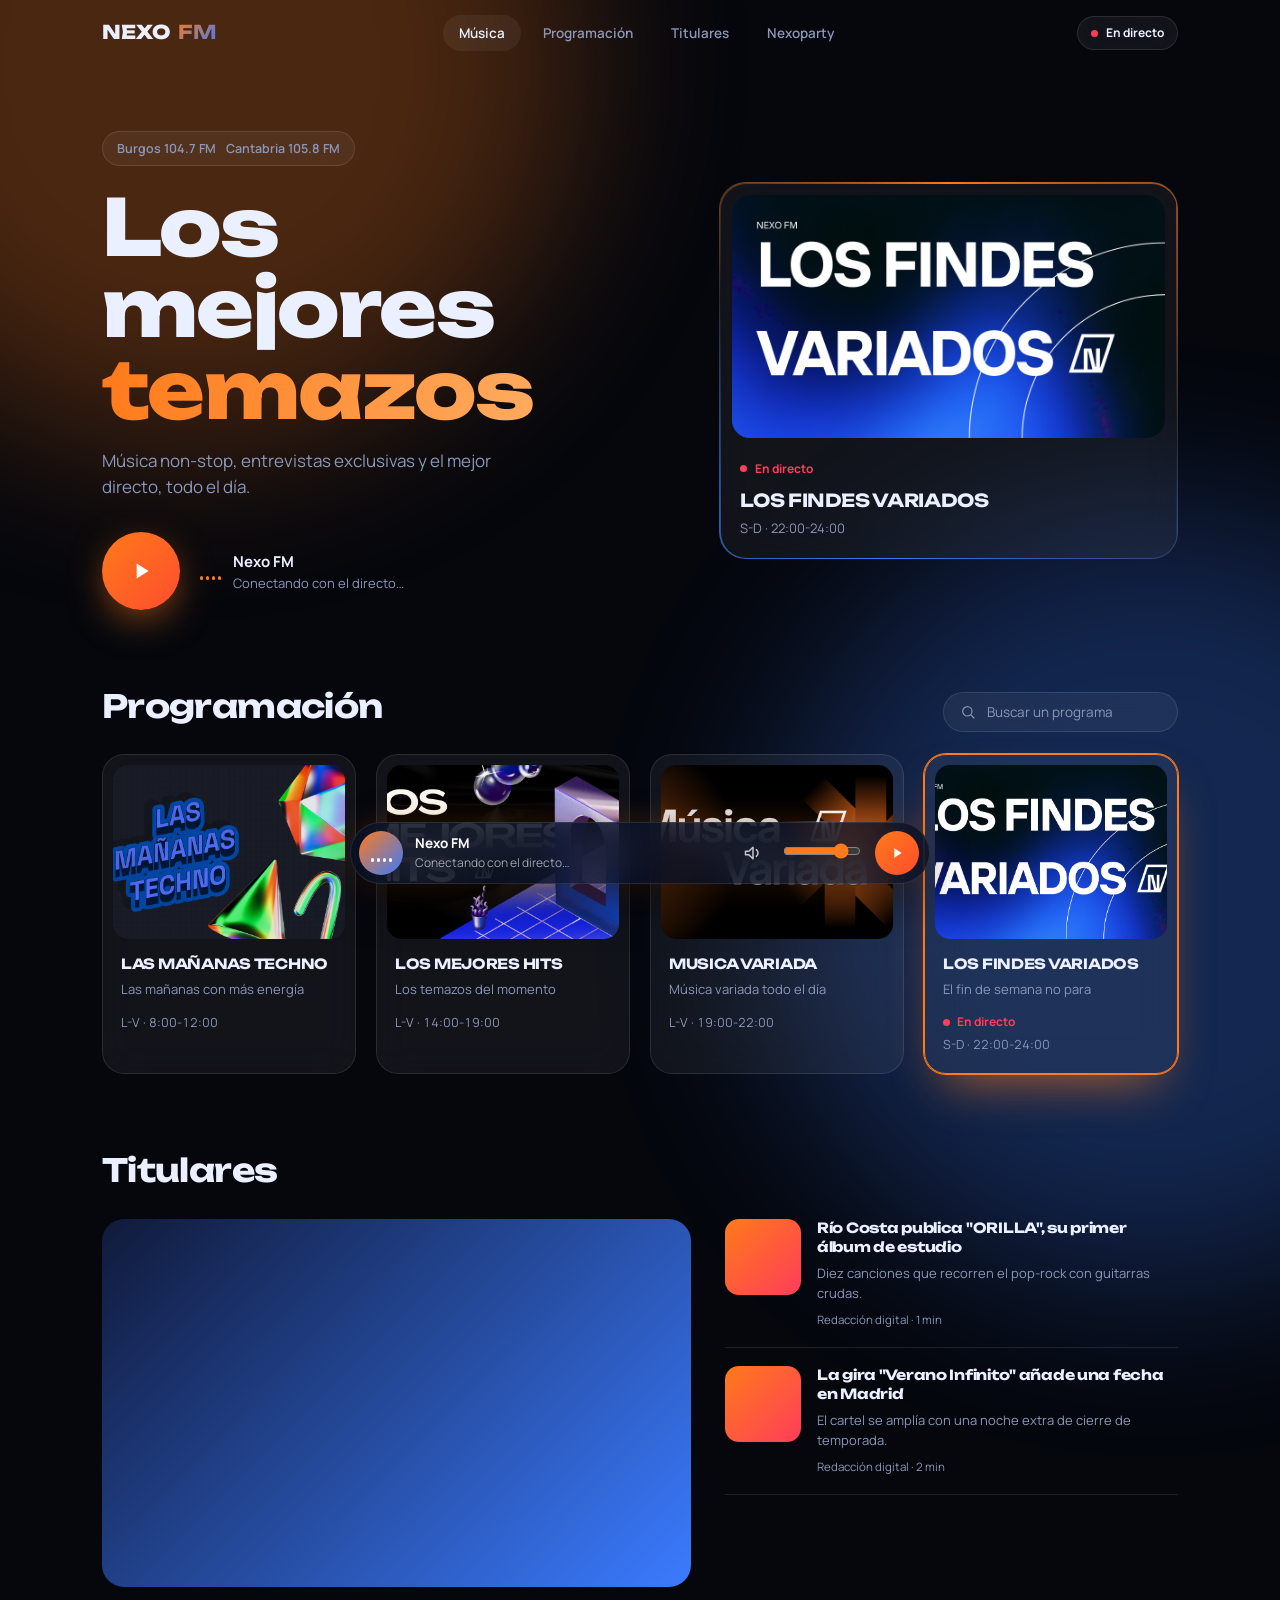
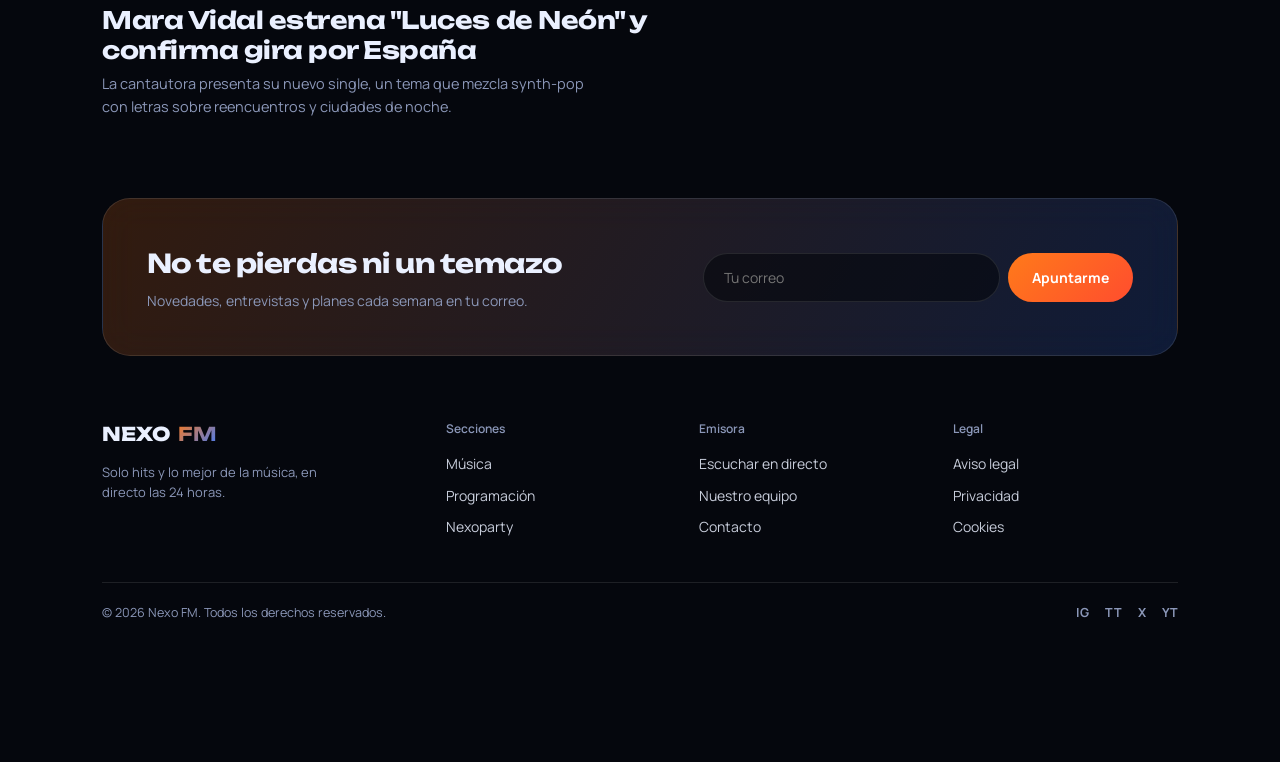
==== index.html @ 9008494e "Add files via upload" ====
<!DOCTYPE html>
<html lang="es">
<head>
<meta charset="UTF-8">
<meta name="viewport" content="width=device-width, initial-scale=1, viewport-fit=cover">
<title>Nexo FM · Solo Hits en directo | Burgos 104.7 FM y Cantabria 105.8 FM</title>
<meta name="description" content="Escucha Nexo FM en directo: solo hits las 24 horas. Radio musical en Burgos 104.7 FM y Cantabria 105.8 FM. Programación, noticias musicales y entrevistas.">
<meta name="keywords" content="Nexo FM, radio online, radio Burgos, radio Cantabria, 104.7 FM, 105.8 FM, música en directo, hits, escuchar radio">
<meta name="robots" content="index, follow, max-image-preview:large, max-snippet:-1">
<meta name="theme-color" content="#05070d">
<meta name="author" content="Nexo FM">
<link rel="canonical" href="https://www.nexofm.es/">
<link rel="icon" href="data:image/svg+xml,%3Csvg xmlns='http://www.w3.org/2000/svg' viewBox='0 0 64 64'%3E%3Crect width='64' height='64' rx='16' fill='%2305070d'/%3E%3Cpath d='M18 46V18l28 28V18' fill='none' stroke='%23ff7a1a' stroke-width='7' stroke-linejoin='round'/%3E%3C/svg%3E">
<meta property="og:type" content="website">
<meta property="og:site_name" content="Nexo FM">
<meta property="og:locale" content="es_ES">
<meta property="og:title" content="Nexo FM · Solo Hits en directo">
<meta property="og:description" content="Los mejores temazos las 24 horas. Burgos 104.7 FM · Cantabria 105.8 FM.">
<meta property="og:url" content="https://www.nexofm.es/">
<meta property="og:image" content="https://www.nexofm.es/og-nexofm.jpg">
<meta property="og:image:alt" content="Nexo FM, solo hits en directo">
<meta name="twitter:card" content="summary_large_image">
<meta name="twitter:title" content="Nexo FM · Solo Hits en directo">
<meta name="twitter:description" content="Los mejores temazos las 24 horas. Burgos 104.7 FM · Cantabria 105.8 FM.">
<meta name="twitter:image" content="https://www.nexofm.es/og-nexofm.jpg">
<script type="application/ld+json">
{"@context":"https://schema.org","@graph":[
{"@type":"RadioStation","@id":"https://www.nexofm.es/#radio","name":"Nexo FM","alternateName":"Nexo FM Solo Hits","slogan":"Solo Hits","url":"https://www.nexofm.es/","logo":"https://www.nexofm.es/logo.png","image":"https://www.nexofm.es/og-nexofm.jpg","description":"Radio musical en directo las 24 horas con los mejores hits, entrevistas y novedades.","inLanguage":"es","areaServed":[{"@type":"City","name":"Burgos"},{"@type":"AdministrativeArea","name":"Cantabria"}]},
{"@type":"WebSite","@id":"https://www.nexofm.es/#web","url":"https://www.nexofm.es/","name":"Nexo FM","inLanguage":"es","publisher":{"@id":"https://www.nexofm.es/#radio"}},
{"@type":"BroadcastService","name":"Nexo FM Burgos","broadcastDisplayName":"Nexo FM","broadcaster":{"@id":"https://www.nexofm.es/#radio"},"broadcastFrequency":{"@type":"BroadcastFrequencySpecification","broadcastFrequencyValue":"104.7","broadcastSignalModulation":"FM"},"areaServed":{"@type":"City","name":"Burgos"}},
{"@type":"BroadcastService","name":"Nexo FM Cantabria","broadcastDisplayName":"Nexo FM","broadcaster":{"@id":"https://www.nexofm.es/#radio"},"broadcastFrequency":{"@type":"BroadcastFrequencySpecification","broadcastFrequencyValue":"105.8","broadcastSignalModulation":"FM"},"areaServed":{"@type":"AdministrativeArea","name":"Cantabria"}}
]}
</script>
<link rel="preconnect" href="https://fonts.googleapis.com">
<link rel="preconnect" href="https://fonts.gstatic.com" crossorigin>
<link href="https://fonts.googleapis.com/css2?family=Unbounded:wght@500;700;800&family=Manrope:wght@400;500;600;700&display=swap" rel="stylesheet">
<style>
:root{--bg:#05070d;--ink:#eaf0ff;--mut:#8b97b8;--or:#ff7a1a;--bl:#3b7bff;--live:#ff3d5a;--gl:rgba(255,255,255,.055);--ln:rgba(255,255,255,.1);--ease:cubic-bezier(.2,.7,.2,1);box-sizing:border-box;padding-top:env(safe-area-inset-top,0px);padding-bottom:env(safe-area-inset-bottom,0px)}
*{box-sizing:border-box}
html{scroll-behavior:smooth;scroll-padding-top:80px;height:100%}
body{margin:0;background:var(--bg);color:var(--ink);font-family:'Manrope',system-ui,sans-serif;line-height:1.55;-webkit-font-smoothing:antialiased;padding-bottom:120px;overflow-x:hidden;min-height:100%}
body::before,body::after{content:"";position:fixed;z-index:-1;width:60vmax;height:60vmax;border-radius:50%;filter:blur(90px);opacity:.28;pointer-events:none;animation:drift 22s ease-in-out infinite alternate}
body::before{background:var(--or);top:-25vmax;left:-15vmax}
body::after{background:var(--bl);bottom:-30vmax;right:-20vmax;animation-delay:-8s}
@keyframes drift{to{transform:translate(9vmax,6vmax) scale(1.15)}}
a{color:inherit;text-decoration:none}
img{max-width:100%;display:block}
button{font-family:inherit}
h1,h2,h3,h4{font-family:'Unbounded',system-ui,sans-serif;margin:0;letter-spacing:-.02em}
:focus-visible{outline:2px solid var(--or);outline-offset:3px;border-radius:8px}
.wrap{max-width:1120px;margin:0 auto;padding:0 22px}
.ic{width:16px;height:16px;fill:none;stroke:currentColor;stroke-width:1.8;stroke-linecap:round;stroke-linejoin:round}
.cover-img{width:100%;height:100%;object-fit:cover}
.glass{background:var(--gl);border:1px solid var(--ln);backdrop-filter:blur(18px);-webkit-backdrop-filter:blur(18px)}

header.top{position:sticky;top:0;z-index:30;transition:background .3s,border-color .3s;border-bottom:1px solid transparent}
header.top.sc{background:rgba(5,7,13,.72);backdrop-filter:blur(16px);-webkit-backdrop-filter:blur(16px);border-color:var(--ln)}
.topbar{display:flex;align-items:center;justify-content:space-between;height:66px}
.wordmark{font-family:'Unbounded',sans-serif;font-weight:800;font-size:19px;display:flex;align-items:center;gap:8px}
.wordmark b{background:linear-gradient(135deg,var(--or),var(--bl));-webkit-background-clip:text;background-clip:text;color:transparent}
.desk-nav{display:none;gap:6px}
.desk-nav a{font-size:13.5px;font-weight:600;color:var(--mut);padding:8px 16px;border-radius:999px;transition:color .25s,background .25s}
.desk-nav a:hover,.desk-nav a.active{color:var(--ink);background:var(--gl)}
@media(min-width:820px){.desk-nav{display:flex}}
.top-right{display:flex;align-items:center;gap:12px}
.live-pill{display:flex;align-items:center;gap:8px;font-size:12px;font-weight:700;padding:7px 13px;border-radius:999px}
.live-pill i,.onair-tag i,.program .onair::before{width:7px;height:7px;border-radius:50%;background:var(--live);animation:pulse 1.8s infinite;content:"";display:block}
@keyframes pulse{0%{box-shadow:0 0 0 0 rgba(255,61,90,.7)}70%{box-shadow:0 0 0 8px rgba(255,61,90,0)}100%{box-shadow:0 0 0 0 rgba(255,61,90,0)}}
.menu-btn{background:none;border:none;cursor:pointer;display:flex;flex-direction:column;gap:5px;padding:8px}
.menu-btn span{width:22px;height:2px;background:var(--ink);border-radius:2px;transition:transform .3s var(--ease),opacity .2s}
.menu-btn.open span:nth-child(1){transform:translateY(7px) rotate(45deg)}
.menu-btn.open span:nth-child(2){opacity:0}
.menu-btn.open span:nth-child(3){transform:translateY(-7px) rotate(-45deg)}
@media(min-width:820px){.menu-btn{display:none}}

.drawer{position:fixed;inset:0;z-index:50;visibility:hidden;transition:visibility 0s .4s}
.drawer.open{visibility:visible;transition:none}
.drawer .backdrop{position:absolute;inset:0;background:rgba(0,0,0,.6);backdrop-filter:blur(4px);opacity:0;transition:opacity .35s}
.drawer .panel{position:absolute;top:0;right:0;bottom:0;width:min(320px,84%);background:#0a1024;border-left:1px solid var(--ln);padding:22px;padding-top:calc(22px + env(safe-area-inset-top,0px));display:flex;flex-direction:column;gap:4px;transform:translateX(100%);transition:transform .45s var(--ease)}
.drawer.open .backdrop{opacity:1}
.drawer.open .panel{transform:none}
.drawer .close{align-self:flex-end;background:none;border:none;color:var(--ink);font-size:28px;cursor:pointer;margin-bottom:12px}
.drawer .panel a{font-family:'Unbounded',sans-serif;font-weight:700;font-size:20px;padding:10px 0;opacity:0;transform:translateX(18px);transition:opacity .4s,transform .4s var(--ease),color .2s}
.drawer.open .panel a{opacity:1;transform:none}
.drawer.open .panel a:nth-of-type(2){transition-delay:.06s}.drawer.open .panel a:nth-of-type(3){transition-delay:.12s}.drawer.open .panel a:nth-of-type(4){transition-delay:.18s}.drawer.open .panel a:nth-of-type(5){transition-delay:.24s}
.drawer .panel a:hover{color:var(--or)}

.hero{padding:clamp(28px,5vw,64px) 0 0;position:relative}
.hero-inner{display:grid;grid-template-columns:1.25fr 1fr;gap:44px;align-items:center}
@media(max-width:820px){.hero-inner{grid-template-columns:1fr;gap:34px}}
.hero-copy>*,.now-card{opacity:0;transform:translateY(18px);animation:rise .9s var(--ease) forwards}
.hero-copy>:nth-child(2){animation-delay:.1s}.hero-copy>:nth-child(3){animation-delay:.2s}.hero-copy>:nth-child(4){animation-delay:.3s}
.now-card{animation-delay:.25s}
@keyframes rise{to{opacity:1;transform:none}}
.freq{display:inline-flex;gap:10px;font-size:12.5px;font-weight:600;color:var(--mut);padding:7px 14px;border-radius:999px;flex-wrap:wrap}
.hero h1{font-size:clamp(36px,6.4vw,78px);line-height:1.04;font-weight:800;margin:20px 0 18px}
.hero h1 em{font-style:normal;display:block;background:linear-gradient(100deg,var(--or),#ffb36b 45%,var(--bl));background-size:200% 100%;-webkit-background-clip:text;background-clip:text;color:transparent;animation:sheen 6s ease-in-out infinite alternate}
@keyframes sheen{to{background-position:100% 0}}
.hero p.sub{color:var(--mut);font-size:17px;max-width:44ch;margin:0}
.hero-bottom{display:flex;align-items:center;gap:20px;margin-top:32px;flex-wrap:wrap}
.play-wrap{position:relative;width:78px;height:78px;flex:none}
.play-wrap::before,.play-wrap::after{content:"";position:absolute;inset:0;border-radius:50%;border:1.5px solid var(--or);opacity:0;animation:ring 3s ease-out infinite}
.play-wrap::after{animation-delay:1.5s}
@keyframes ring{0%{transform:scale(1);opacity:.7}100%{transform:scale(1.9);opacity:0}}
.center-btn{position:relative;width:78px;height:78px;border-radius:50%;background:linear-gradient(135deg,var(--or),#ff4d2e);border:none;cursor:pointer;display:grid;place-items:center;box-shadow:0 12px 40px -8px rgba(255,122,26,.7);transition:transform .35s var(--ease),box-shadow .35s;z-index:1}
.center-btn:hover{transform:scale(1.08);box-shadow:0 16px 54px -6px rgba(255,122,26,.9)}
.center-btn:active{transform:scale(.94)}
.center-btn svg{width:26px;height:26px;fill:#fff}
.eq{display:flex;align-items:flex-end;gap:3px;height:18px}
.eq span{width:3px;background:var(--or);border-radius:2px;height:4px;animation:eq 900ms ease-in-out infinite;animation-play-state:paused}
.eq span:nth-child(2){animation-delay:150ms}.eq span:nth-child(3){animation-delay:300ms}.eq span:nth-child(4){animation-delay:450ms}
.eq.playing span{animation-play-state:running}
@keyframes eq{0%,100%{height:4px}50%{height:18px}}
.now{display:flex;align-items:center;gap:12px;min-width:0}
.now .track{font-weight:700;font-size:15px}.now .artist{font-size:13px;color:var(--mut)}
.now-card{border-radius:26px;padding:12px;position:relative}
.now-card::before{content:"";position:absolute;inset:-1px;border-radius:27px;padding:1.5px;background:conic-gradient(from var(--a,0deg),var(--or),transparent 30%,var(--bl) 55%,transparent 80%,var(--or));-webkit-mask:linear-gradient(#000 0 0) content-box,linear-gradient(#000 0 0);-webkit-mask-composite:xor;mask-composite:exclude;animation:spin 6s linear infinite;pointer-events:none}
@property --a{syntax:"<angle>";initial-value:0deg;inherits:false}
@keyframes spin{to{--a:360deg}}
.thumb{background:linear-gradient(135deg,#101a3a,#1c2f66);overflow:hidden}
.now-card .now-thumb{border-radius:18px;min-height:170px;display:grid;place-items:center}
.now-card .now-thumb img{width:100%;height:auto;max-height:440px;object-fit:contain;display:block}
.now-card .meta{padding:16px 8px 8px}
.onair-tag{display:inline-flex;align-items:center;gap:8px;color:var(--live);font-size:12px;font-weight:700}
.now-card h3{font-size:18px;margin:8px 0 3px}.now-card p{margin:0;font-size:13px;color:var(--mut)}


section{padding:72px 0 0}
.sec-head{display:flex;align-items:flex-end;justify-content:space-between;gap:16px;flex-wrap:wrap;margin-bottom:8px}
.sec-head h2{font-size:clamp(22px,3.4vw,32px);font-weight:700}
.search-box{display:flex;align-items:center;gap:9px;border-radius:999px;padding:9px 16px;min-width:220px;transition:border-color .25s,box-shadow .25s}
.search-box:focus-within{border-color:var(--or);box-shadow:0 0 0 4px rgba(255,122,26,.15)}
.search-box .ic{color:var(--mut);flex:none}
.search-box input{border:none;background:none;outline:none;font-size:13.5px;color:var(--ink);width:100%;font-family:inherit}
.search-box input::placeholder{color:var(--mut)}

.programs{display:grid;grid-template-columns:repeat(auto-fill,minmax(235px,1fr));gap:20px;margin-top:22px}
.program{border-radius:22px;padding:10px 10px 18px;display:flex;flex-direction:column;gap:14px;opacity:0;transform:translateY(18px);animation:rise .7s var(--ease) forwards;animation-delay:calc(var(--i)*.09s);transition:transform .45s var(--ease),border-color .3s,box-shadow .45s}
.program.hidden{display:none}
.program:hover{transform:translateY(-6px);border-color:rgba(255,122,26,.5);box-shadow:0 26px 50px -26px rgba(255,122,26,.55)}
.program .thumb{aspect-ratio:4/3;border-radius:15px}
.program:nth-child(2) .thumb{background:linear-gradient(135deg,var(--or),var(--live))}
.program:nth-child(3) .thumb{background:linear-gradient(135deg,#1c2f66,var(--bl))}
.program:nth-child(4) .thumb{background:linear-gradient(135deg,var(--bl),var(--or))}
.program .thumb img,.news-main .art img,.news-side .thumb img{transition:transform .8s var(--ease)}
.program:hover .thumb img{transform:scale(1.08)}
.program>div:nth-child(2),.program .time{padding:0 8px}
.program h3{font-size:14px;margin-bottom:4px;font-weight:700}
.program p{margin:0;font-size:13px;color:var(--mut)}
.program .time{font-size:12.5px;color:var(--mut);font-variant-numeric:tabular-nums}
.program .onair{display:none;align-items:center;gap:7px;color:var(--live);font-weight:700;font-size:12px;margin-bottom:4px}
.program.on-air{border-color:var(--or);box-shadow:0 0 0 1px var(--or),0 24px 50px -20px rgba(255,122,26,.7)}
.program.on-air .onair{display:flex}

.news-grid{display:grid;grid-template-columns:1.3fr 1fr;gap:34px;margin-top:24px}
@media(max-width:720px){.news-grid{grid-template-columns:1fr}}
.news-main .art{border-radius:22px;aspect-ratio:16/10;overflow:hidden;background:linear-gradient(135deg,#101a3a,var(--bl))}
.news-main:hover .art img,.news-side article:hover .thumb img{transform:scale(1.06)}
.news-main h3{font-size:clamp(18px,2.6vw,24px);margin:18px 0 8px;line-height:1.25;transition:color .25s}
.news-main:hover h3,.news-side article:hover h4{color:var(--or)}
.news-main p{color:var(--mut);font-size:14.5px;margin:0;max-width:56ch}
.news-side article{padding:18px 0;border-bottom:1px solid var(--ln);display:flex;gap:16px;align-items:flex-start}
.news-side article:first-child{padding-top:0}
.news-side .thumb{width:76px;height:76px;border-radius:14px;flex:none;background:linear-gradient(135deg,var(--or),var(--live))}
.news-side h4{font-size:14px;line-height:1.35;margin-bottom:6px;transition:color .25s}
.news-side p{margin:0;color:var(--mut);font-size:13px}
.news-side .meta{color:var(--mut);font-size:11.5px;margin-top:8px}

.newsletter{margin-top:80px;border-radius:28px;padding:clamp(26px,4vw,44px);display:flex;flex-wrap:wrap;gap:24px;align-items:center;justify-content:space-between;background:linear-gradient(120deg,rgba(255,122,26,.18),rgba(59,123,255,.18))}
.newsletter h3{font-size:clamp(20px,3vw,26px);margin-bottom:6px}
.newsletter p{margin:0;color:var(--mut);font-size:14px}
.newsletter form{display:flex;gap:8px;flex:1;min-width:260px;max-width:430px}
.newsletter input{flex:1;min-width:0;border:1px solid var(--ln);background:rgba(5,7,13,.6);color:var(--ink);border-radius:999px;padding:14px 20px;font-size:14px;font-family:inherit;outline:none;transition:border-color .25s}
.newsletter input:focus{border-color:var(--or)}
.newsletter button{border:none;background:linear-gradient(135deg,var(--or),#ff4d2e);color:#fff;font-weight:700;padding:14px 24px;border-radius:999px;cursor:pointer;font-size:14px;transition:transform .25s var(--ease),box-shadow .25s}
.newsletter button:hover{transform:translateY(-2px);box-shadow:0 10px 30px -8px rgba(255,122,26,.8)}
.newsletter .msg{font-size:13px;color:var(--or);margin-top:10px;display:none;font-weight:600}
.newsletter.sent .msg{display:block;animation:rise .5s var(--ease) forwards}

footer.site{padding:64px 0 20px}
.foot-grid{display:grid;grid-template-columns:1.4fr 1fr 1fr 1fr;gap:28px}
@media(max-width:760px){.foot-grid{grid-template-columns:1fr 1fr}}
.foot-col h2{font-size:12px;color:var(--mut);margin:0 0 14px;font-weight:600;font-family:'Manrope',sans-serif;letter-spacing:0}
.foot-col a{display:block;font-size:14px;margin-bottom:10px;opacity:.85;transition:color .2s,opacity .2s}
.foot-col a:hover{color:var(--or);opacity:1}
.foot-col p{font-size:13px;color:var(--mut);max-width:250px;margin:12px 0 0}
.foot-bottom{display:flex;justify-content:space-between;flex-wrap:wrap;gap:10px;margin-top:34px;padding-top:20px;border-top:1px solid var(--ln);color:var(--mut);font-size:12.5px}
.foot-social{display:flex;gap:16px;font-weight:700}
.foot-social a{transition:color .2s}.foot-social a:hover{color:var(--or)}

.player{position:fixed;left:50%;bottom:calc(16px + env(safe-area-inset-bottom,0px));transform:translate(-50%,150%);width:min(580px,calc(100% - 24px));background:rgba(10,16,36,.78);backdrop-filter:blur(20px);-webkit-backdrop-filter:blur(20px);border:1px solid var(--ln);color:#fff;border-radius:999px;padding:8px 10px 8px 8px;display:flex;align-items:center;gap:12px;z-index:20;box-shadow:0 20px 50px -12px rgba(0,0,0,.8),0 0 40px -10px rgba(255,122,26,.35);animation:playerIn .9s 1.2s var(--ease) forwards}
@keyframes playerIn{to{transform:translate(-50%,0)}}
.player .cover{width:44px;height:44px;border-radius:50%;flex:none;background:linear-gradient(135deg,var(--or),var(--bl));display:grid;place-items:center}
.player .cover .eq span{background:#fff}
.player .info{min-width:0;flex:1}
.player .track{font-weight:700;font-size:13.5px;white-space:nowrap;overflow:hidden;text-overflow:ellipsis}
.player .artist{font-size:12px;color:#ffffff99;white-space:nowrap;overflow:hidden;text-overflow:ellipsis}
.vol-wrap{display:none}.vol-wrap input{width:78px;accent-color:var(--or)}
@media(min-width:640px){.vol-wrap{display:block}}
.mute-btn{background:none;border:none;color:#ffffffc0;cursor:pointer;padding:6px;flex:none;display:grid;place-items:center;transition:color .2s}
.mute-btn:hover{color:#fff}
.player .fab{width:44px;height:44px;border-radius:50%;background:linear-gradient(135deg,var(--or),#ff4d2e);display:grid;place-items:center;border:none;flex:none;cursor:pointer;transition:transform .3s var(--ease)}
.player .fab:hover{transform:scale(1.1)}.player .fab:active{transform:scale(.94)}
.player .fab svg{width:16px;height:16px;fill:#fff}
.toast{position:fixed;left:50%;bottom:100px;transform:translate(-50%,10px);background:var(--ink);color:var(--bg);font-size:13px;font-weight:600;padding:11px 20px;border-radius:999px;z-index:70;opacity:0;pointer-events:none;transition:opacity .25s,transform .25s var(--ease)}
.toast.show{opacity:1;transform:translate(-50%,0)}
.rv{opacity:0;transform:translateY(22px);transition:opacity .8s var(--ease),transform .8s var(--ease)}
.rv.in{opacity:1;transform:none}
@media(prefers-reduced-motion:reduce){*,*::before,*::after{animation-duration:.001ms!important;animation-iteration-count:1!important;transition-duration:.001ms!important}.hero-copy>*,.now-card,.program,.rv{opacity:1;transform:none}.player{transform:translate(-50%,0)}}
</style>
</head>
<body>

<svg style="display:none" aria-hidden="true">
  <symbol id="i-search" viewBox="0 0 24 24"><circle cx="11" cy="11" r="7"/><path d="M21 21l-4.3-4.3"/></symbol>
  <symbol id="i-vol" viewBox="0 0 24 24"><path d="M3 10v4h4l5 5V5L7 10H3z"/><path d="M16 8a5 5 0 0 1 0 8"/></symbol>
  <symbol id="i-mute" viewBox="0 0 24 24"><path d="M3 10v4h4l5 5V5L7 10H3z"/><path d="M17 9l4 6M21 9l-4 6"/></symbol>
</svg>

<header class="top" id="top">
  <div class="wrap topbar">
    <a class="wordmark" href="#" aria-label="Nexo FM, inicio">NEXO<b>FM</b></a>
    <nav class="desk-nav" aria-label="Principal">
      <a href="#inicio" class="active">Música</a>
      <a href="#programas">Programación</a>
      <a href="#titulares">Titulares</a>
      <a href="#newsletter">Nexoparty</a>
    </nav>
    <div class="top-right">
      <div class="live-pill glass"><i></i>En directo</div>
      <button class="menu-btn" id="menuBtn" aria-label="Abrir menú" aria-expanded="false"><span></span><span></span><span></span></button>
    </div>
  </div>
</header>

<div class="drawer" id="drawer" aria-hidden="true">
  <div class="backdrop" id="drawerBackdrop"></div>
  <div class="panel">
    <button class="close" id="drawerClose" aria-label="Cerrar menú">&times;</button>
    <a href="#inicio" data-close>Música</a>
    <a href="#programas" data-close>Programación</a>
    <a href="#titulares" data-close>Titulares</a>
    <a href="#" id="drawerListen" data-close>Escuchar en directo</a>
    <a href="#newsletter" data-close>Newsletter</a>
  </div>
</div>

<main>
<section class="hero" id="inicio" style="padding-top:clamp(28px,5vw,64px)">
  <div class="wrap">
    <div class="hero-inner">
      <div class="hero-copy">
        <div class="freq glass"><span>Burgos 104.7 FM</span><span>Cantabria 105.8 FM</span></div>
        <h1>Los mejores <em>temazos</em></h1>
        <p class="sub">Música non-stop, entrevistas exclusivas y el mejor directo, todo el día.</p>
        <div class="hero-bottom">
          <div class="play-wrap"><button class="center-btn" id="dialPlay" aria-label="Reproducir en directo"><svg id="dialIcon" viewBox="0 0 24 24"><path d="M8 5v14l11-7z"/></svg></button></div>
          <div class="now">
            <div class="eq" id="heroEq"><span></span><span></span><span></span><span></span></div>
            <div><div class="track" id="heroTrack">Nexo FM</div><div class="artist" id="heroArtist">Toca play para escuchar</div></div>
          </div>
        </div>
      </div>
      <div class="now-card glass">
        <div class="thumb now-thumb"><img id="nowImg" alt="Programa que suena ahora en Nexo FM" onerror="this.style.display='none'"></div>
        <div class="meta"><span class="onair-tag"><i></i>En directo</span><h3 id="nowName">Solo hits, 24 horas</h3><p id="nowTime">Nexo FM</p></div>
      </div>
    </div>

  </div>
</section>

<div class="wrap">
  <section id="programas" style="padding-top:72px">
    <div class="sec-head rv">
      <h2>Programación</h2>
      <div class="search-box glass"><svg class="ic"><use href="#i-search"/></svg><input type="text" id="programSearch" placeholder="Buscar un programa" aria-label="Buscar un programa"></div>
    </div>
    <div class="programs" id="programsGrid"></div>
  </section>

  <section id="titulares">
    <div class="sec-head rv"><h2>Titulares</h2></div>
    <div class="news-grid rv">
      <a class="news-main" href="#">
        <div class="art"><img class="cover-img" src="__NEWS_MAIN__" alt="Ciudad de noche" loading="lazy" onerror="this.style.display='none'"></div>
        <h3>Mara Vidal estrena "Luces de Neón" y confirma gira por España</h3>
        <p>La cantautora presenta su nuevo single, un tema que mezcla synth-pop con letras sobre reencuentros y ciudades de noche.</p>
      </a>
      <div class="news-side">
        <article>
          <div class="thumb"><img class="cover-img" src="__NEWS_VINYL__" alt="Vinilo" loading="lazy" onerror="this.style.display='none'"></div>
          <div><h4>Río Costa publica "ORILLA", su primer álbum de estudio</h4><p>Diez canciones que recorren el pop-rock con guitarras crudas.</p><div class="meta">Redacción digital · 1 min</div></div>
        </article>
        <article>
          <div class="thumb"><img class="cover-img" src="__NEWS_STAR__" alt="Foco de escenario" loading="lazy" onerror="this.style.display='none'"></div>
          <div><h4>La gira "Verano Infinito" añade una fecha en Madrid</h4><p>El cartel se amplía con una noche extra de cierre de temporada.</p><div class="meta">Redacción digital · 2 min</div></div>
        </article>
      </div>
    </div>
  </section>

  <div class="newsletter glass rv" id="newsletter">
    <div>
      <h3>No te pierdas ni un temazo</h3>
      <p>Novedades, entrevistas y planes cada semana en tu correo.</p>
      <div class="msg">Listo. Revisa tu correo para confirmar.</div>
    </div>
    <form id="newsletterForm">
      <input type="email" placeholder="Tu correo" aria-label="Tu correo" required>
      <button type="submit">Apuntarme</button>
    </form>
  </div>

  <footer class="site">
    <div class="foot-grid">
      <div class="foot-col">
        <div class="wordmark">NEXO<b>FM</b></div>
        <p>Solo hits y lo mejor de la música, en directo las 24 horas.</p>
      </div>
      <div class="foot-col"><h2>Secciones</h2><a href="#inicio">Música</a><a href="#programas">Programación</a><a href="#newsletter">Nexoparty</a></div>
      <div class="foot-col"><h2>Emisora</h2><a href="#" id="footListen">Escuchar en directo</a><a href="#">Nuestro equipo</a><a href="#">Contacto</a></div>
      <div class="foot-col"><h2>Legal</h2><a href="#">Aviso legal</a><a href="#">Privacidad</a><a href="#">Cookies</a></div>
    </div>
    <div class="foot-bottom">
      <span>© 2026 Nexo FM. Todos los derechos reservados.</span>
      <div class="foot-social"><a href="#" aria-label="Instagram">IG</a><a href="#" aria-label="TikTok">TT</a><a href="#" aria-label="X">X</a><a href="#" aria-label="YouTube">YT</a></div>
    </div>
  </footer>
</div>
</main>

<div class="player" role="region" aria-label="Reproductor de Nexo FM">
  <div class="cover"><div class="eq" id="playerEq"><span></span><span></span><span></span><span></span></div></div>
  <div class="info"><div class="track" id="playerTrack">Nexo FM</div><div class="artist" id="playerArtist">Toca play para escuchar</div></div>
  <button class="mute-btn" id="muteBtn" aria-label="Silenciar"><svg class="ic" id="muteIcon" style="width:20px;height:20px"><use href="#i-vol"/></svg></button>
  <div class="vol-wrap"><input type="range" id="volSlider" min="0" max="100" value="80" aria-label="Volumen"></div>
  <button class="fab" id="fabBtn" aria-label="Reproducir"><svg id="fabIcon" viewBox="0 0 24 24"><path d="M8 5v14l11-7z"/></svg></button>
</div>

<audio id="radioAudio" preload="none"></audio>
<div class="toast" id="toast" role="status"></div>

<script>
(function(){
  var programs = [
    {name:'LAS MAÑANAS TECHNO', desc:'Las mañanas con más energía', label:'L-V · 8:00-12:00', img:'Las.png', days:[1,2,3,4,5], start:8, end:12},
    {name:'LOS MEJORES HITS', desc:'Los temazos del momento', label:'L-V · 14:00-19:00', img:'lmhits.png', days:[1,2,3,4,5], start:14, end:19},
    {name:'MUSICA VARIADA', desc:'Música variada todo el día', label:'L-V · 19:00-22:00', img:'musicav.png', days:[1,2,3,4,5], start:19, end:22},
    {name:'LOS FINDES VARIADOS', desc:'El fin de semana no para', label:'S-D · 22:00-24:00', img:'FINV.png', days:[0,6], start:22, end:24}
  ];
  var grid = document.getElementById('programsGrid'), q = '', sig = '';
  function renderPrograms(){
    var now = new Date(), day = now.getDay(), hour = now.getHours();
    var s = programs.map(function(p){ return p.days.indexOf(day)>-1 && hour>=p.start && hour<p.end ? 1 : 0; }).join('');
    if (s !== sig) {
      sig = s;
      grid.innerHTML = programs.map(function(p,i){
        var onAir = s.charAt(i) === '1';
        return '<article class="program glass'+(onAir?' on-air':'')+(q&&p.name.toLowerCase().indexOf(q)===-1?' hidden':'')+'" data-name="'+p.name.toLowerCase()+'" style="--i:'+i+'">' +
          '<div class="thumb"><img class="cover-img" src="'+p.img+'" alt="Programa '+p.name+'" loading="lazy" onerror="this.style.display=\'none\'"></div>' +
          '<div><h3>'+p.name+'</h3><p>'+p.desc+'</p></div>' +
          '<div class="time"><div class="onair">En directo</div>'+p.label+'</div></article>';
      }).join('');
    }
    var cur = programs.filter(function(p){ return p.days.indexOf(day)>-1 && hour>=p.start && hour<p.end; })[0];
    var ni = document.getElementById('nowImg');
    if (cur) { document.getElementById('nowName').textContent = cur.name; document.getElementById('nowTime').textContent = cur.label; if (ni.getAttribute('src') !== cur.img) { ni.style.display=''; ni.src = cur.img; } }
    else { document.getElementById('nowName').textContent = 'Solo hits, 24 horas'; document.getElementById('nowTime').textContent = 'Nexo FM'; ni.style.display = 'none'; }
  }
  renderPrograms();
  setInterval(renderPrograms, 60000);
  document.getElementById('programSearch').addEventListener('input', function(e){
    q = e.target.value.trim().toLowerCase();
    grid.querySelectorAll('.program').forEach(function(el){ el.classList.toggle('hidden', !!q && el.dataset.name.indexOf(q) === -1); });
  });

  var topEl = document.getElementById('top');
  function onScroll(){ topEl.classList.toggle('sc', window.scrollY > 10); }
  window.addEventListener('scroll', onScroll, {passive:true}); onScroll();
  var rv = document.querySelectorAll('.rv');
  if ('IntersectionObserver' in window) {
    var io = new IntersectionObserver(function(es){ es.forEach(function(e){ if (e.isIntersecting) { e.target.classList.add('in'); io.unobserve(e.target); } }); }, {threshold:.12});
    rv.forEach(function(el){ io.observe(el); });
  } else rv.forEach(function(el){ el.classList.add('in'); });

  function toast(msg){
    var t = document.getElementById('toast');
    t.textContent = msg; t.classList.add('show');
    clearTimeout(t._h); t._h = setTimeout(function(){ t.classList.remove('show'); }, 2400);
  }
  var nlForm = document.getElementById('newsletterForm'), nlBox = document.getElementById('newsletter');
  nlForm.addEventListener('submit', function(e){ e.preventDefault(); nlBox.classList.add('sent'); nlForm.reset(); });

  var menuBtn = document.getElementById('menuBtn'), drawer = document.getElementById('drawer');
  function openDrawer(){ drawer.classList.add('open'); menuBtn.classList.add('open'); menuBtn.setAttribute('aria-expanded','true'); drawer.setAttribute('aria-hidden','false'); }
  function closeDrawer(){ drawer.classList.remove('open'); menuBtn.classList.remove('open'); menuBtn.setAttribute('aria-expanded','false'); drawer.setAttribute('aria-hidden','true'); }
  menuBtn.addEventListener('click', function(){ drawer.classList.contains('open') ? closeDrawer() : openDrawer(); });
  document.getElementById('drawerClose').addEventListener('click', closeDrawer);
  document.getElementById('drawerBackdrop').addEventListener('click', closeDrawer);
  drawer.querySelectorAll('[data-close]').forEach(function(a){ a.addEventListener('click', closeDrawer); });
  document.addEventListener('keydown', function(e){ if (e.key === 'Escape') closeDrawer(); });

  var STREAM_URL = "https://stream.zeno.fm/6wxdxt9fvpltv";
  var META_URL = "https://api.zeno.fm/mounts/metadata/subscribe/6wxdxt9fvpltv";
  var audio = document.getElementById('radioAudio'), hero = document.getElementById('inicio');
  var isPlaying = false, isLoading = false;
  var ICON_PLAY = '<path d="M8 5v14l11-7z"/>', ICON_PAUSE = '<path d="M6 5h4v14H6zm8 0h4v14h-4z"/>';
  var ICON_LOADING = '<path d="M12 2a10 10 0 0 1 10 10h-3a7 7 0 0 0-7-7z"><animateTransform attributeName="transform" type="rotate" from="0 12 12" to="360 12 12" dur="0.8s" repeatCount="indefinite"/></path>';

  function setIcons(state){
    var svg = state === 'play' ? ICON_PLAY : state === 'pause' ? ICON_PAUSE : ICON_LOADING;
    document.getElementById('fabIcon').innerHTML = svg;
    document.getElementById('dialIcon').innerHTML = svg;
    var label = state === 'pause' ? 'Pausar' : 'Reproducir';
    document.getElementById('fabBtn').setAttribute('aria-label', label);
    document.getElementById('dialPlay').setAttribute('aria-label', label + ' en directo');
  }
  function setEq(on){
    ['heroEq','playerEq'].forEach(function(id){ document.getElementById(id).classList.toggle('playing', on); });
    hero.classList.toggle('dial-on', on);
  }
  function setNowPlaying(track, artist){
    ['heroTrack','playerTrack'].forEach(function(id){ document.getElementById(id).textContent = track; });
    ['heroArtist','playerArtist'].forEach(function(id){ document.getElementById(id).textContent = artist; });
    if ('mediaSession' in navigator && window.MediaMetadata) navigator.mediaSession.metadata = new MediaMetadata({title:track, artist:artist, album:'Nexo FM · Solo Hits'});
  }
  async function playStream(){
    if (isLoading) return;
    if (isPlaying) { audio.pause(); return; }
    try {
      isLoading = true; setIcons('loading');
      if (audio.src !== STREAM_URL) audio.src = STREAM_URL;
      await audio.play();
    } catch (err) { isLoading = false; setIcons('play'); toast('No se ha podido conectar con el directo.'); }
  }
  audio.addEventListener('playing', function(){ isLoading=false; isPlaying=true; setIcons('pause'); setEq(true); });
  audio.addEventListener('waiting', function(){ isLoading=true; setIcons('loading'); });
  audio.addEventListener('pause', function(){ isLoading=false; isPlaying=false; setIcons('play'); setEq(false); });
  audio.addEventListener('error', function(){ isLoading=false; isPlaying=false; setIcons('play'); setEq(false); });
  if ('mediaSession' in navigator) { navigator.mediaSession.setActionHandler('play', playStream); navigator.mediaSession.setActionHandler('pause', function(){ audio.pause(); }); }

  document.getElementById('fabBtn').addEventListener('click', playStream);
  document.getElementById('dialPlay').addEventListener('click', playStream);
  document.getElementById('drawerListen').addEventListener('click', function(e){ e.preventDefault(); playStream(); });
  document.getElementById('footListen').addEventListener('click', function(e){ e.preventDefault(); playStream(); });
  setIcons('play');

  audio.volume = 0.8;
  var volSlider = document.getElementById('volSlider'), muteBtn = document.getElementById('muteBtn'), muteIcon = document.getElementById('muteIcon');
  volSlider.addEventListener('input', function(e){ audio.volume = e.target.value/100; audio.muted = false; muteIcon.innerHTML = '<use href="#i-vol"/>'; });
  muteBtn.addEventListener('click', function(){
    audio.muted = !audio.muted;
    muteIcon.innerHTML = audio.muted ? '<use href="#i-mute"/>' : '<use href="#i-vol"/>';
    muteBtn.setAttribute('aria-label', audio.muted ? 'Activar sonido' : 'Silenciar');
  });

  setNowPlaying('Nexo FM', 'Conectando con el directo…');
  var metaResolved = false;
  var metaFallback = setTimeout(function(){ if (!metaResolved) setNowPlaying('Nexo FM', 'En directo · Solo Hits'); }, 4000);
  try {
    var es = new EventSource(META_URL);
    es.onmessage = function(event){
      try {
        var data = JSON.parse(event.data), title = data.streamTitle || '', parts = title.split(' - ');
        metaResolved = true; clearTimeout(metaFallback);
        if (parts.length >= 2) setNowPlaying(parts.slice(1).join(' - ').trim(), parts[0].trim());
        else if (title) setNowPlaying(title, 'Nexo FM');
      } catch(e){}
    };
    es.onerror = function(){};
  } catch(e){ setNowPlaying('Nexo FM', 'En directo · Solo Hits'); }
})();
</script>
</body>
</html>
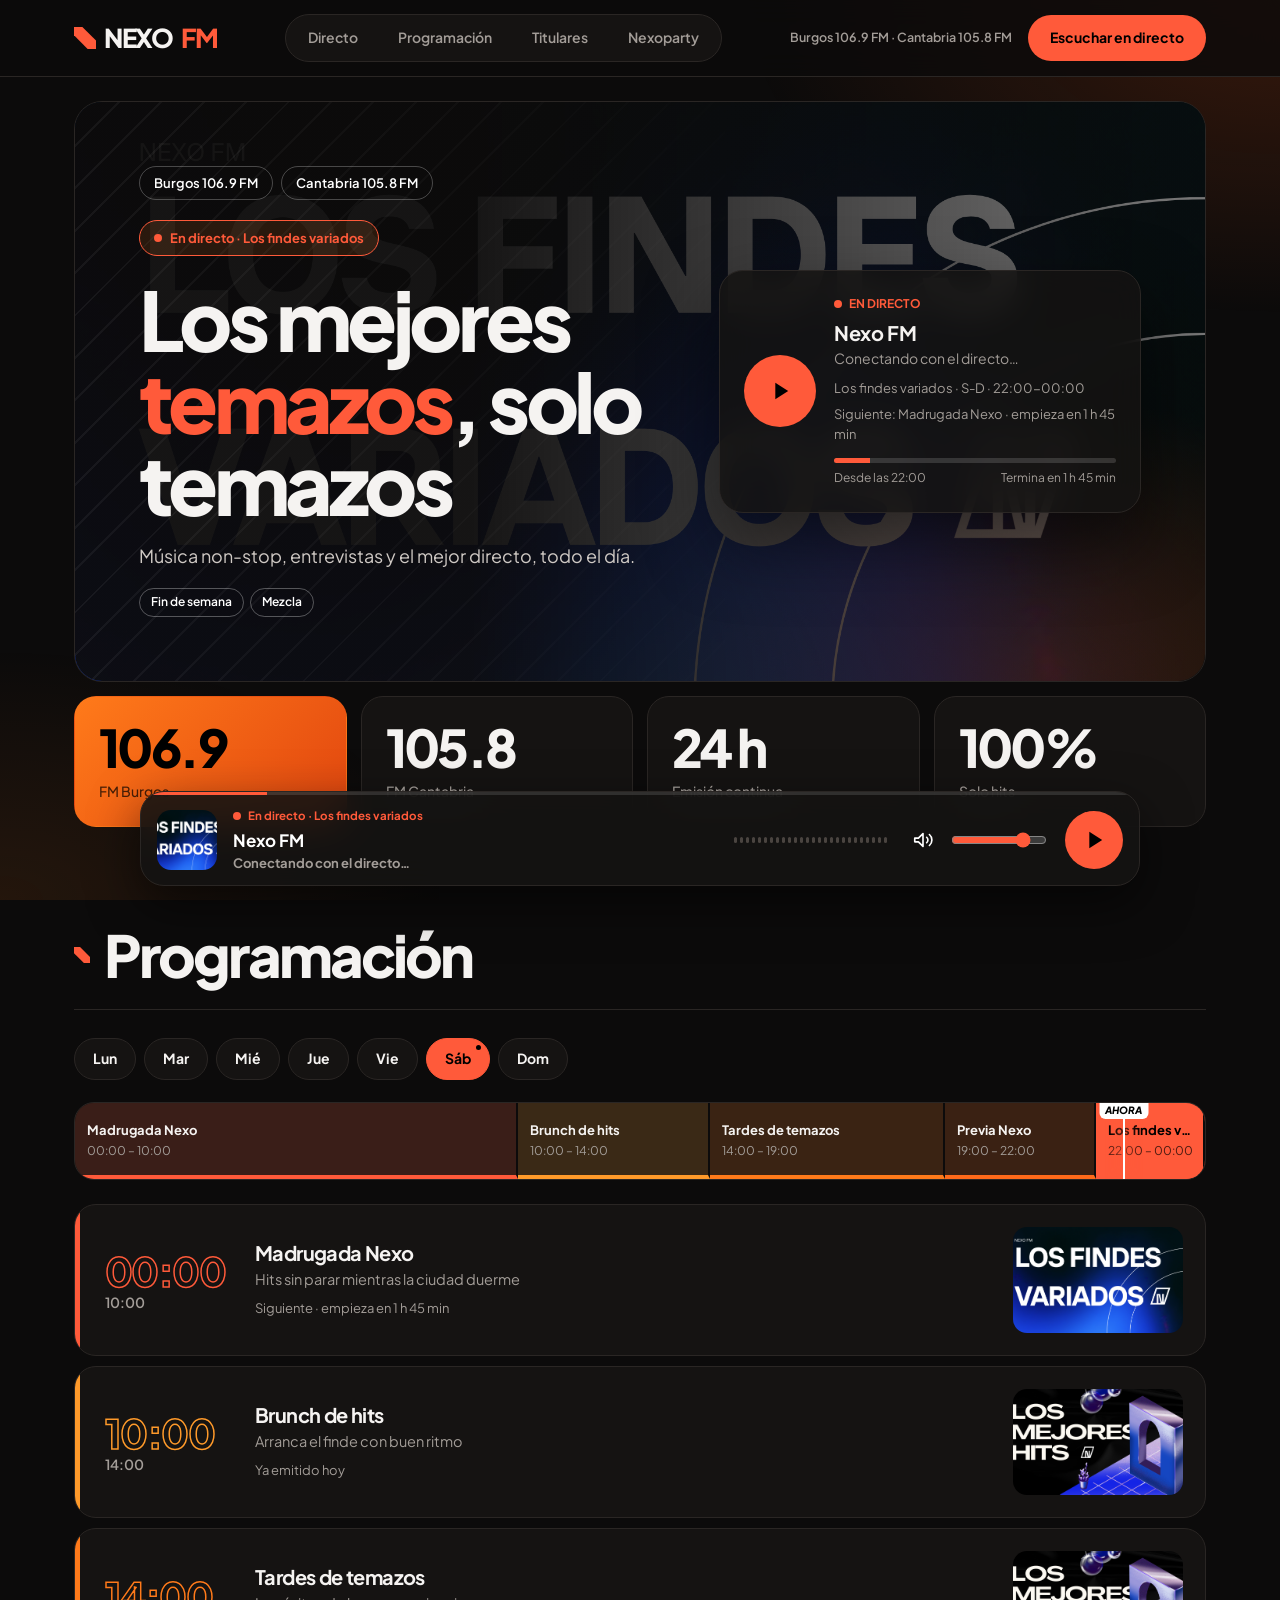
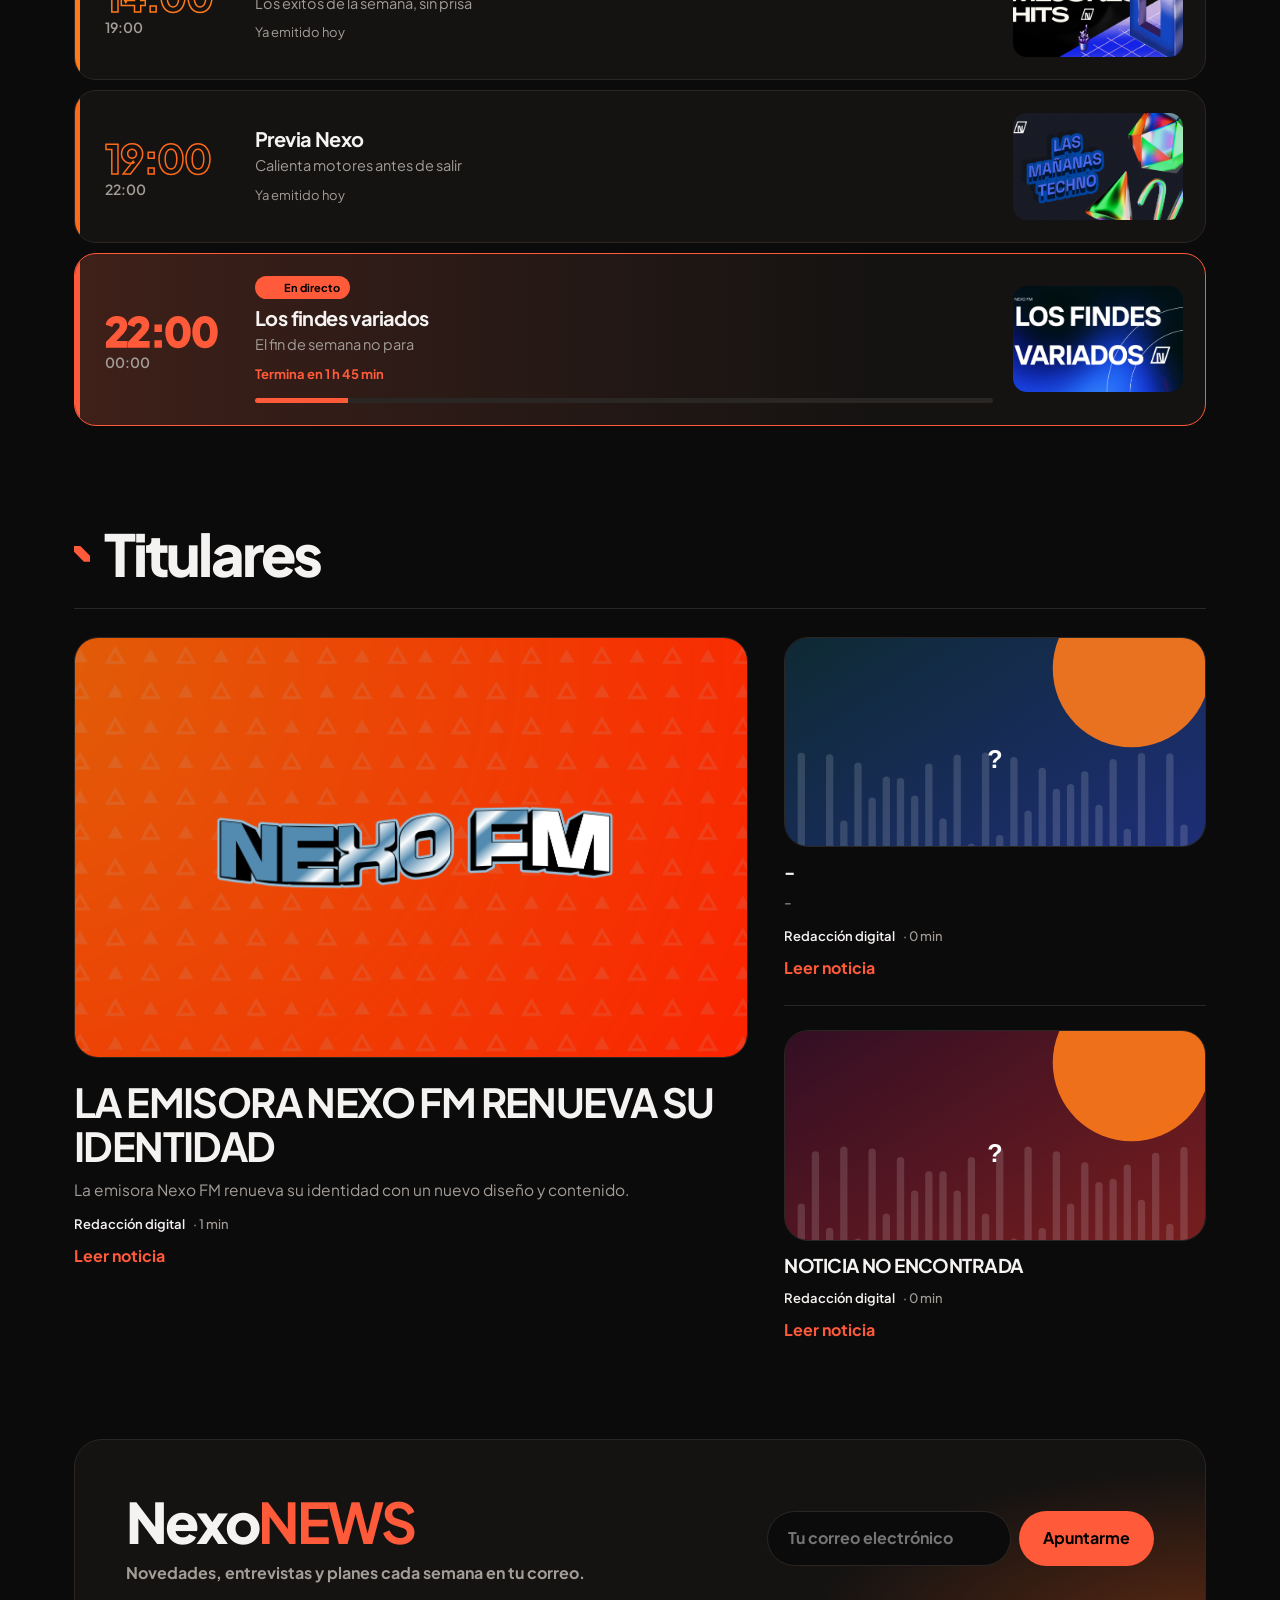
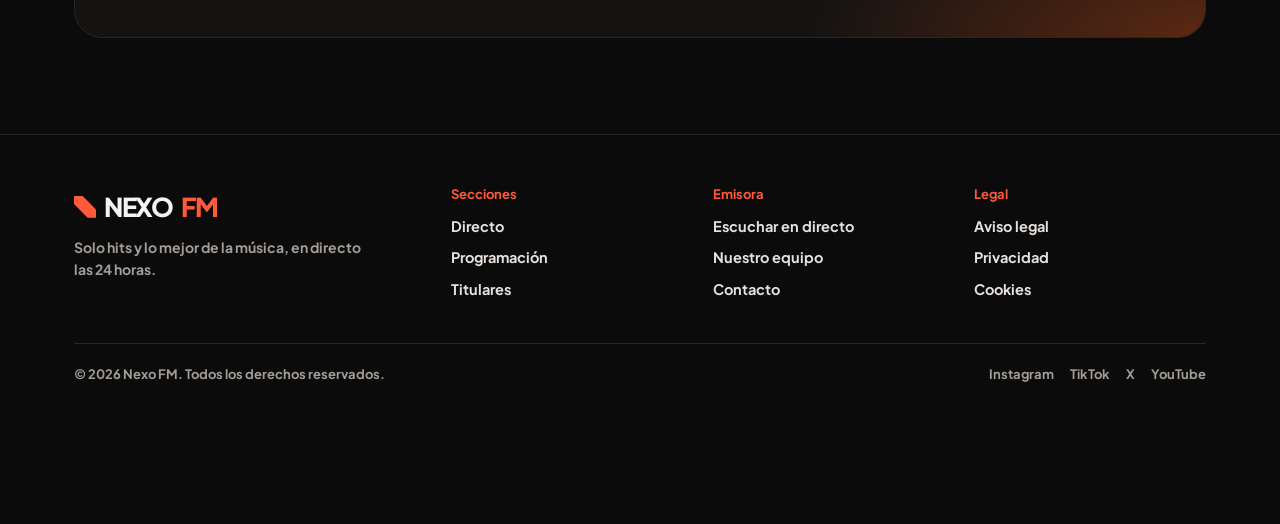
==== commit 8a3acc77: "Add files via upload" ====
--- a/index.html
+++ b/index.html
@@ -4,472 +4,472 @@
 <meta charset="UTF-8">
 <meta name="viewport" content="width=device-width, initial-scale=1, viewport-fit=cover">
 <title>Nexo FM · Solo Hits en directo | Burgos 104.7 FM y Cantabria 105.8 FM</title>
-<meta name="description" content="Escucha Nexo FM en directo: solo hits las 24 horas. Radio musical en Burgos 104.7 FM y Cantabria 105.8 FM. Programación, noticias musicales y entrevistas.">
-<meta name="keywords" content="Nexo FM, radio online, radio Burgos, radio Cantabria, 104.7 FM, 105.8 FM, música en directo, hits, escuchar radio">
-<meta name="robots" content="index, follow, max-image-preview:large, max-snippet:-1">
-<meta name="theme-color" content="#05070d">
-<meta name="author" content="Nexo FM">
+<meta name="description" content="Escucha Nexo FM en directo: solo hits las 24 horas. Radio musical en Burgos 104.7 FM y Cantabria 105.8 FM.">
+<meta name="robots" content="index, follow, max-image-preview:large">
 <link rel="canonical" href="https://www.nexofm.es/">
-<link rel="icon" href="data:image/svg+xml,%3Csvg xmlns='http://www.w3.org/2000/svg' viewBox='0 0 64 64'%3E%3Crect width='64' height='64' rx='16' fill='%2305070d'/%3E%3Cpath d='M18 46V18l28 28V18' fill='none' stroke='%23ff7a1a' stroke-width='7' stroke-linejoin='round'/%3E%3C/svg%3E">
-<meta property="og:type" content="website">
-<meta property="og:site_name" content="Nexo FM">
-<meta property="og:locale" content="es_ES">
-<meta property="og:title" content="Nexo FM · Solo Hits en directo">
-<meta property="og:description" content="Los mejores temazos las 24 horas. Burgos 104.7 FM · Cantabria 105.8 FM.">
-<meta property="og:url" content="https://www.nexofm.es/">
-<meta property="og:image" content="https://www.nexofm.es/og-nexofm.jpg">
-<meta property="og:image:alt" content="Nexo FM, solo hits en directo">
-<meta name="twitter:card" content="summary_large_image">
-<meta name="twitter:title" content="Nexo FM · Solo Hits en directo">
-<meta name="twitter:description" content="Los mejores temazos las 24 horas. Burgos 104.7 FM · Cantabria 105.8 FM.">
-<meta name="twitter:image" content="https://www.nexofm.es/og-nexofm.jpg">
+<meta property="og:type" content="website"><meta property="og:site_name" content="Nexo FM"><meta property="og:locale" content="es_ES">
+<meta property="og:title" content="Nexo FM · Solo Hits en directo"><meta property="og:description" content="Los mejores temazos las 24 horas. Burgos 104.7 FM · Cantabria 105.8 FM."><meta property="og:url" content="https://www.nexofm.es/">
+<link rel="icon" href="data:image/svg+xml,%3Csvg xmlns='http://www.w3.org/2000/svg' viewBox='0 0 64 64'%3E%3Crect width='64' height='64' rx='10' fill='%23000'/%3E%3Cpath d='M18 46V18l28 28V18' fill='none' stroke='%23ff7a1a' stroke-width='7' stroke-linejoin='round'/%3E%3C/svg%3E">
 <script type="application/ld+json">
 {"@context":"https://schema.org","@graph":[
-{"@type":"RadioStation","@id":"https://www.nexofm.es/#radio","name":"Nexo FM","alternateName":"Nexo FM Solo Hits","slogan":"Solo Hits","url":"https://www.nexofm.es/","logo":"https://www.nexofm.es/logo.png","image":"https://www.nexofm.es/og-nexofm.jpg","description":"Radio musical en directo las 24 horas con los mejores hits, entrevistas y novedades.","inLanguage":"es","areaServed":[{"@type":"City","name":"Burgos"},{"@type":"AdministrativeArea","name":"Cantabria"}]},
-{"@type":"WebSite","@id":"https://www.nexofm.es/#web","url":"https://www.nexofm.es/","name":"Nexo FM","inLanguage":"es","publisher":{"@id":"https://www.nexofm.es/#radio"}},
-{"@type":"BroadcastService","name":"Nexo FM Burgos","broadcastDisplayName":"Nexo FM","broadcaster":{"@id":"https://www.nexofm.es/#radio"},"broadcastFrequency":{"@type":"BroadcastFrequencySpecification","broadcastFrequencyValue":"104.7","broadcastSignalModulation":"FM"},"areaServed":{"@type":"City","name":"Burgos"}},
-{"@type":"BroadcastService","name":"Nexo FM Cantabria","broadcastDisplayName":"Nexo FM","broadcaster":{"@id":"https://www.nexofm.es/#radio"},"broadcastFrequency":{"@type":"BroadcastFrequencySpecification","broadcastFrequencyValue":"105.8","broadcastSignalModulation":"FM"},"areaServed":{"@type":"AdministrativeArea","name":"Cantabria"}}
+{"@type":"RadioStation","@id":"https://www.nexofm.es/#radio","name":"Nexo FM","slogan":"Solo Hits","url":"https://www.nexofm.es/","description":"Radio musical en directo las 24 horas con los mejores hits, entrevistas y novedades.","inLanguage":"es","areaServed":[{"@type":"City","name":"Burgos"},{"@type":"AdministrativeArea","name":"Cantabria"}]},
+{"@type":"BroadcastService","name":"Nexo FM Burgos","broadcaster":{"@id":"https://www.nexofm.es/#radio"},"broadcastFrequency":{"@type":"BroadcastFrequencySpecification","broadcastFrequencyValue":"104.7","broadcastSignalModulation":"FM"},"areaServed":{"@type":"City","name":"Burgos"}},
+{"@type":"BroadcastService","name":"Nexo FM Cantabria","broadcaster":{"@id":"https://www.nexofm.es/#radio"},"broadcastFrequency":{"@type":"BroadcastFrequencySpecification","broadcastFrequencyValue":"105.8","broadcastSignalModulation":"FM"},"areaServed":{"@type":"AdministrativeArea","name":"Cantabria"}}
 ]}
 </script>
-<link rel="preconnect" href="https://fonts.googleapis.com">
-<link rel="preconnect" href="https://fonts.gstatic.com" crossorigin>
-<link href="https://fonts.googleapis.com/css2?family=Unbounded:wght@500;700;800&family=Manrope:wght@400;500;600;700&display=swap" rel="stylesheet">
+<link rel="preconnect" href="https://fonts.googleapis.com"><link rel="preconnect" href="https://fonts.gstatic.com" crossorigin>
+<link href="https://fonts.googleapis.com/css2?family=Plus+Jakarta+Sans:wght@400;500;600;700;800&display=swap" rel="stylesheet">
 <style>
-:root{--bg:#05070d;--ink:#eaf0ff;--mut:#8b97b8;--or:#ff7a1a;--bl:#3b7bff;--live:#ff3d5a;--gl:rgba(255,255,255,.055);--ln:rgba(255,255,255,.1);--ease:cubic-bezier(.2,.7,.2,1);box-sizing:border-box;padding-top:env(safe-area-inset-top,0px);padding-bottom:env(safe-area-inset-bottom,0px)}
+:root{--bg:#0c0b0b;--sf:#151312;--sf2:#1c1917;--ink:#f5f3f1;--mut:#a39d98;--ln:#2a2624;--or:#ff7a1a;
+box-sizing:border-box;padding-top:env(safe-area-inset-top,0px);padding-bottom:env(safe-area-inset-bottom,0px)}
 *{box-sizing:border-box}
-html{scroll-behavior:smooth;scroll-padding-top:80px;height:100%}
-body{margin:0;background:var(--bg);color:var(--ink);font-family:'Manrope',system-ui,sans-serif;line-height:1.55;-webkit-font-smoothing:antialiased;padding-bottom:120px;overflow-x:hidden;min-height:100%}
-body::before,body::after{content:"";position:fixed;z-index:-1;width:60vmax;height:60vmax;border-radius:50%;filter:blur(90px);opacity:.28;pointer-events:none;animation:drift 22s ease-in-out infinite alternate}
-body::before{background:var(--or);top:-25vmax;left:-15vmax}
-body::after{background:var(--bl);bottom:-30vmax;right:-20vmax;animation-delay:-8s}
-@keyframes drift{to{transform:translate(9vmax,6vmax) scale(1.15)}}
-a{color:inherit;text-decoration:none}
-img{max-width:100%;display:block}
-button{font-family:inherit}
-h1,h2,h3,h4{font-family:'Unbounded',system-ui,sans-serif;margin:0;letter-spacing:-.02em}
-:focus-visible{outline:2px solid var(--or);outline-offset:3px;border-radius:8px}
-.wrap{max-width:1120px;margin:0 auto;padding:0 22px}
-.ic{width:16px;height:16px;fill:none;stroke:currentColor;stroke-width:1.8;stroke-linecap:round;stroke-linejoin:round}
-.cover-img{width:100%;height:100%;object-fit:cover}
-.glass{background:var(--gl);border:1px solid var(--ln);backdrop-filter:blur(18px);-webkit-backdrop-filter:blur(18px)}
-
-header.top{position:sticky;top:0;z-index:30;transition:background .3s,border-color .3s;border-bottom:1px solid transparent}
-header.top.sc{background:rgba(5,7,13,.72);backdrop-filter:blur(16px);-webkit-backdrop-filter:blur(16px);border-color:var(--ln)}
-.topbar{display:flex;align-items:center;justify-content:space-between;height:66px}
-.wordmark{font-family:'Unbounded',sans-serif;font-weight:800;font-size:19px;display:flex;align-items:center;gap:8px}
-.wordmark b{background:linear-gradient(135deg,var(--or),var(--bl));-webkit-background-clip:text;background-clip:text;color:transparent}
-.desk-nav{display:none;gap:6px}
-.desk-nav a{font-size:13.5px;font-weight:600;color:var(--mut);padding:8px 16px;border-radius:999px;transition:color .25s,background .25s}
-.desk-nav a:hover,.desk-nav a.active{color:var(--ink);background:var(--gl)}
-@media(min-width:820px){.desk-nav{display:flex}}
-.top-right{display:flex;align-items:center;gap:12px}
-.live-pill{display:flex;align-items:center;gap:8px;font-size:12px;font-weight:700;padding:7px 13px;border-radius:999px}
-.live-pill i,.onair-tag i,.program .onair::before{width:7px;height:7px;border-radius:50%;background:var(--live);animation:pulse 1.8s infinite;content:"";display:block}
-@keyframes pulse{0%{box-shadow:0 0 0 0 rgba(255,61,90,.7)}70%{box-shadow:0 0 0 8px rgba(255,61,90,0)}100%{box-shadow:0 0 0 0 rgba(255,61,90,0)}}
-.menu-btn{background:none;border:none;cursor:pointer;display:flex;flex-direction:column;gap:5px;padding:8px}
-.menu-btn span{width:22px;height:2px;background:var(--ink);border-radius:2px;transition:transform .3s var(--ease),opacity .2s}
-.menu-btn.open span:nth-child(1){transform:translateY(7px) rotate(45deg)}
-.menu-btn.open span:nth-child(2){opacity:0}
-.menu-btn.open span:nth-child(3){transform:translateY(-7px) rotate(-45deg)}
-@media(min-width:820px){.menu-btn{display:none}}
-
-.drawer{position:fixed;inset:0;z-index:50;visibility:hidden;transition:visibility 0s .4s}
+html{height:100%;scroll-behavior:smooth;scroll-padding-top:90px;color-scheme:dark}
+body{margin:0;min-height:100%;background:var(--bg);color:var(--ink);font-family:'Plus Jakarta Sans',system-ui,sans-serif;line-height:1.55;padding-bottom:110px;overflow-x:hidden}
+body::before{content:"";position:fixed;inset:0;z-index:-1;pointer-events:none;background:radial-gradient(60% 50% at 100% 0,rgba(255,90,20,.18),transparent 70%),radial-gradient(50% 40% at 0 100%,rgba(255,122,26,.10),transparent 70%)}
+a{color:inherit;text-decoration:none}button{font-family:inherit;cursor:pointer}
+h1,h2,h3,h4{margin:0;line-height:1.1;letter-spacing:-.03em}
+:focus-visible{outline:3px solid var(--or);outline-offset:2px}
+.wrap{max-width:1180px;margin:0 auto;padding:0 24px}
+/* cabecera */
+.top{position:sticky;top:env(safe-area-inset-top,0px);z-index:30;background:rgba(12,11,11,.8);backdrop-filter:blur(14px);-webkit-backdrop-filter:blur(14px);border-bottom:1px solid var(--ln)}
+.top .wrap{display:flex;align-items:center;justify-content:space-between;gap:24px;height:76px}
+.logo{display:flex;align-items:center;gap:10px}
+.logo img{height:38px;width:auto;display:block}
+.logo .lt{display:none;font-weight:800;font-size:26px;letter-spacing:-.05em;align-items:center;gap:8px}
+.logo .lt::before{content:"";width:22px;height:22px;background:var(--or);clip-path:polygon(0 0,38% 0,100% 62%,100% 100%,62% 100%,0 38%)}
+.logo .lt b{color:var(--or);font-weight:800}
+.logo.nofile img{display:none}.logo.nofile .lt{display:flex}
+.mn{display:flex;gap:4px;border:1px solid var(--ln);border-radius:99px;padding:4px;background:var(--sf)}
+.mn a{font-size:14px;font-weight:600;color:var(--mut);padding:8px 18px;border-radius:99px;transition:.2s}
+.mn a:hover{color:#000;background:var(--or)}
+.hr{display:flex;align-items:center;gap:16px}
+.fm{font-size:12.5px;font-weight:600;color:var(--mut);text-align:right}
+.btn{background:var(--or);color:#000;border:0;border-radius:99px;padding:12px 22px;font:inherit;font-size:14px;font-weight:700;white-space:nowrap;transition:transform .2s,box-shadow .2s}
+.btn:hover{transform:translateY(-2px);box-shadow:0 8px 24px rgba(255,122,26,.35)}
+.burger{display:none;background:none;border:0;color:inherit;width:44px;height:44px;align-content:center;gap:7px}
+.burger i{display:block;width:26px;height:2px;background:currentColor}
+@media(max-width:1000px){.fm{display:none}}
+@media(max-width:820px){.mn{display:none}.burger{display:grid}}
+@media(max-width:420px){.top .btn{display:none}}
+/* hero */
+.live{position:relative;overflow:hidden;margin-top:24px;min-height:520px;border:1px solid var(--ln);border-radius:28px;background:#0f0d0c;display:grid;grid-template-columns:1.3fr 1fr;gap:32px;align-items:center;padding:clamp(28px,5vw,64px)}
+.live .bg{position:absolute;inset:0;width:100%;height:100%;object-fit:cover;opacity:0;transition:opacity .9s}
+.live::before{content:"";position:absolute;inset:0;z-index:1;background:linear-gradient(90deg,rgba(12,11,11,.96) 35%,rgba(12,11,11,.55)),radial-gradient(55% 70% at 85% 100%,rgba(255,90,20,.45),transparent 70%)}
+.live::after{content:"";position:absolute;inset:0;z-index:1;pointer-events:none;background:repeating-linear-gradient(135deg,rgba(255,255,255,.05) 0 2px,transparent 2px 30px);-webkit-mask:linear-gradient(90deg,#000,transparent 65%);mask:linear-gradient(90deg,#000,transparent 65%)}
+.live>div{position:relative;z-index:2}
+@media(max-width:860px){.live{grid-template-columns:1fr;min-height:0}}
+.tags{display:flex;gap:8px;flex-wrap:wrap;margin-bottom:20px}
+.tags span{border:1px solid rgba(255,255,255,.25);color:#fff;font-size:13px;font-weight:600;padding:6px 14px;border-radius:99px}
+.chip{display:inline-flex;align-items:center;gap:8px;background:rgba(255,122,26,.12);border:1px solid var(--or);color:var(--or);font-size:13px;font-weight:700;padding:7px 14px;border-radius:99px;margin-bottom:22px}
+.dot{width:8px;height:8px;border-radius:50%;background:var(--or);display:inline-block}
+.chip .dot,.on .dot{animation:bl 1.5s infinite}@keyframes bl{50%{opacity:.2}}
+.live h1{font-size:clamp(40px,6.4vw,84px);font-weight:800;letter-spacing:-.055em;line-height:1;max-width:11ch}
+.live h1 em{font-style:normal;color:var(--or)}
+.live p{font-size:18px;margin:18px 0 0;max-width:42ch;color:#cfc9c4}
+.chips{display:flex;gap:6px;flex-wrap:wrap;margin-top:18px}
+.chips span{font-size:12px;font-weight:600;border:1px solid rgba(255,255,255,.3);color:#fff;padding:4px 11px;border-radius:99px}
+.nowc{background:rgba(21,19,18,.85);backdrop-filter:blur(16px);-webkit-backdrop-filter:blur(16px);border:1px solid var(--ln);border-radius:24px;padding:24px;display:flex;gap:18px;align-items:center;box-shadow:0 30px 70px rgba(0,0,0,.5)}
+.pbtn{width:72px;height:72px;border-radius:50%;background:var(--or);color:#000;border:0;display:grid;place-items:center;flex:none;transition:transform .2s}
+.pbtn:hover{transform:scale(1.07)}
+.pbtn svg{width:28px;height:28px;fill:currentColor}
+.nowc .l{font-size:12px;font-weight:700;color:var(--or);display:flex;align-items:center;gap:7px}
+.nowc .t{font-weight:700;font-size:20px;margin:4px 0 0;overflow-wrap:anywhere;letter-spacing:-.02em}
+.nowc .a{color:var(--mut);font-size:14px}
+.nowc .p{color:var(--mut);font-size:13px;margin-top:8px}
+.nx{margin-top:6px;font-size:13px;color:var(--mut)}
+.pg{height:5px;background:rgba(255,255,255,.14);border-radius:9px;overflow:hidden;margin-top:14px}
+.pg i{display:block;height:100%;width:0;background:var(--or);transition:width 1s linear}
+.pgt{display:flex;justify-content:space-between;gap:10px;font-size:12px;color:var(--mut);margin-top:6px}
+/* cifras */
+.stats{display:grid;grid-template-columns:repeat(4,1fr);gap:14px;margin-top:14px}
+@media(max-width:760px){.stats{grid-template-columns:1fr 1fr}}
+.stats div{background:var(--sf);border:1px solid var(--ln);border-radius:22px;padding:24px}
+.stats div:first-child{background:linear-gradient(135deg,#ff7a1a,#e2460f);color:#000;border-color:transparent}
+.stats div:first-child span{color:rgba(0,0,0,.7)}
+.stats b{display:block;font-size:clamp(32px,4.4vw,52px);line-height:1;letter-spacing:-.05em;font-weight:800}
+.stats span{display:block;margin-top:8px;color:var(--mut);font-size:14px;font-weight:500}
+/* secciones */
+section{padding-top:96px}
+.sh{display:flex;justify-content:space-between;align-items:center;gap:16px;flex-wrap:wrap;border-bottom:1px solid var(--ln);padding-bottom:22px;margin-bottom:28px}
+.sh h2{font-size:clamp(32px,5vw,58px);font-weight:800;letter-spacing:-.05em;display:flex;align-items:center;gap:14px}
+.sh h2::before{content:"";width:16px;height:16px;background:var(--or);clip-path:polygon(0 0,38% 0,100% 62%,100% 100%,62% 100%,0 38%);flex:none}
+.search{border:1px solid var(--ln);background:var(--sf);color:var(--ink);padding:11px 20px;border-radius:99px;font:inherit;font-size:14px;min-width:230px}
+.empty{display:none;color:var(--mut);padding:20px 0}
+.tabs{display:flex;gap:8px;flex-wrap:wrap;margin:0 0 22px}
+.tabs button{border:1px solid var(--ln);background:var(--sf);color:var(--ink);border-radius:99px;padding:9px 18px;font:inherit;font-size:14px;font-weight:700;transition:.2s}
+.tabs button:hover{border-color:var(--or)}
+.tabs button[aria-selected="true"]{background:var(--or);border-color:var(--or);color:#000}
+.sched{display:grid;gap:10px}
+.row{display:grid;grid-template-columns:110px 1fr;gap:20px;align-items:center;background:var(--sf);border:1px solid var(--ln);border-radius:22px;padding:20px 24px;opacity:0;transform:translateY(14px);animation:in .5s cubic-bezier(.2,.7,.2,1) forwards;animation-delay:calc(var(--k)*70ms);transition:border-color .25s,background .25s,translate .25s}
+@keyframes in{to{opacity:1;transform:none}}
+.row:hover{translate:6px 0;border-color:#4a4440}
+.hh{font-weight:800;font-size:clamp(20px,3vw,28px);letter-spacing:-.04em;line-height:1.1}
+.hh span{display:block;color:var(--mut);font-size:14px;font-weight:600;letter-spacing:0;margin-top:2px}
+.row h3{font-size:20px;font-weight:700}
+.row p{margin:4px 0 0;color:var(--mut);font-size:14.5px}
+.row .st{margin-top:8px;font-size:13px;color:var(--mut);min-height:19px}
+.row.cur{border-color:var(--or);background:linear-gradient(90deg,rgba(255,122,26,.16),var(--sf) 70%)}
+.row.cur .st{color:var(--or);font-weight:700}
+.row .pg{background:var(--ln)}
+.air{display:inline-flex;align-items:center;gap:6px;background:var(--or);color:#000;font-size:11px;font-weight:700;padding:3px 10px;border-radius:99px;margin-bottom:8px}
+.air .dot{background:#000;animation:bl 1.5s infinite}
+.tabs button{position:relative}
+.td{position:absolute;top:6px;right:8px;width:5px;height:5px;border-radius:50%;background:var(--or)}
+.tabs button[aria-selected="true"] .td{background:#000}
+.tlw{overflow-x:auto;margin:0 0 18px;padding-bottom:6px;scrollbar-width:thin}
+.tl{position:relative;display:flex;min-width:780px;height:78px;border-radius:20px;overflow:hidden;border:1px solid var(--ln);background:var(--sf)}
+.seg{--c:var(--or);flex-grow:var(--w);flex-shrink:1;flex-basis:0;min-width:0;border:0;border-right:2px solid var(--bg);border-bottom:4px solid var(--c);background:color-mix(in srgb,var(--c) 16%,var(--sf));color:var(--ink);padding:12px 12px 8px;text-align:left;font:inherit;transform-origin:left;animation:grow .6s cubic-bezier(.2,.7,.2,1) backwards;animation-delay:calc(var(--k)*60ms);transition:background .25s}
+.seg:hover{background:color-mix(in srgb,var(--c) 32%,var(--sf))}
+.seg b{display:block;font-size:13px;font-weight:700;white-space:nowrap;overflow:hidden;text-overflow:ellipsis}
+.seg span{display:block;font-size:12px;color:var(--mut);margin-top:2px;white-space:nowrap}
+.seg.cur{background:var(--c);color:#000}.seg.cur span{color:rgba(0,0,0,.7)}
+@keyframes grow{from{transform:scaleX(0);opacity:0}}
+.nd{position:absolute;top:0;bottom:0;width:2px;background:#fff;box-shadow:0 0 14px 2px var(--or);z-index:2;pointer-events:none;transition:left 1s linear}
+.nd::before{content:"AHORA";position:absolute;top:-1px;left:50%;translate:-50% 0;background:#fff;color:#000;font-size:10px;font-weight:800;padding:1px 6px;border-radius:0 0 6px 6px}
+.row{--c:var(--or);grid-template-columns:130px 1fr 170px;position:relative;overflow:hidden;padding:22px 22px 22px 30px}
+.row::before{content:"";position:absolute;left:0;top:0;bottom:0;width:5px;background:var(--c)}
+.hh{font-size:clamp(26px,3.6vw,40px);color:transparent;-webkit-text-stroke:1.5px var(--c)}
+.hh span{color:var(--mut);-webkit-text-stroke:0}
+.row.cur .hh{color:var(--c)}
+.row.cur{background:linear-gradient(90deg,color-mix(in srgb,var(--c) 18%,var(--sf)),var(--sf) 70%);border-color:var(--c)}
+.row.cur .st{color:var(--c)}
+.row.fl{border-color:var(--c);background:color-mix(in srgb,var(--c) 18%,var(--sf))}
+.im{aspect-ratio:16/10;border-radius:14px;overflow:hidden;background:#111}
+.im img{width:100%;height:100%;object-fit:cover;display:block;transition:transform .6s}
+.row:hover .im img{transform:scale(1.08)}
+.air{background:var(--c)}
+.eq{display:inline-flex;align-items:flex-end;gap:2px;height:12px}
+.eq i{width:3px;background:#000;border-radius:2px;animation:w2 .8s ease-in-out infinite}
+@keyframes w2{0%,100%{height:3px}50%{height:12px}}
+.eq i:nth-child(2){animation-delay:.2s}.eq i:nth-child(3){animation-delay:.4s}
+@media(max-width:760px){.row{grid-template-columns:96px 1fr}.im{display:none}}
+@media(max-width:560px){.row{padding:16px 16px 16px 22px}}
+/* titulares */
+.news{display:grid;grid-template-columns:1.6fr 1fr;gap:36px}
+@media(max-width:780px){.news{grid-template-columns:1fr}}
+.news h3{font-size:clamp(26px,3.4vw,40px);font-weight:700;margin:22px 0 10px;letter-spacing:-.04em}
+.news h4{font-size:19px;font-weight:700;margin:14px 0 8px}
+.news p{margin:0;color:var(--mut);font-size:15.5px}
+.ph{border-radius:24px;background:#111;aspect-ratio:16/10;overflow:hidden;border:1px solid var(--ln)}
+.ph.s{aspect-ratio:16/8}
+.ph img{width:100%;height:100%;object-fit:cover;display:block;transition:transform .6s}
+.lead:hover .ph img,.side article:hover .ph img{transform:scale(1.05)}
+.lead:hover h3,.side article:hover h4{color:var(--or)}
+.side article+article{border-top:1px solid var(--ln);margin-top:24px;padding-top:24px}
+.by{display:flex;gap:8px;align-items:center;margin-top:12px;font-size:13px;font-weight:600}.by span{color:var(--mut);font-weight:500}
+.more{display:inline-block;margin-top:10px;font-weight:700;color:var(--or)}
+.more:hover{text-decoration:underline}
+/* nexoparty */
+.party{margin-top:96px;background:var(--sf);border:1px solid var(--ln);border-radius:28px;position:relative;overflow:hidden;padding:clamp(28px,4vw,52px);display:flex;flex-wrap:wrap;gap:24px;align-items:center;justify-content:space-between}
+.party::before{content:"";position:absolute;inset:0;background:radial-gradient(50% 120% at 100% 100%,rgba(255,90,20,.3),transparent 70%);pointer-events:none}
+.party>*{position:relative}
+.party h3{font-size:clamp(32px,5vw,56px);font-weight:800;letter-spacing:-.05em}.party h3 b{color:var(--or)}
+.party p{margin:8px 0 0;color:var(--mut)}
+.party form{display:flex;gap:8px;flex:1;min-width:260px;max-width:460px}
+.party input{flex:1;min-width:0;border:1px solid var(--ln);background:var(--bg);color:#fff;border-radius:99px;padding:14px 20px;font:inherit}
+.party button{background:var(--or);color:#000;border:0;border-radius:99px;padding:14px 24px;font:inherit;font-weight:700}
+.ok{display:none;color:var(--or);font-weight:600;margin-top:10px}.party.sent .ok{display:block}
+/* pie */
+footer{margin-top:96px;border-top:1px solid var(--ln);padding:52px 0 30px}
+.fg{display:grid;grid-template-columns:1.5fr 1fr 1fr 1fr;gap:30px}
+@media(max-width:700px){.fg{grid-template-columns:1fr 1fr}}
+.fg h2{font-size:13px;color:var(--or);margin-bottom:14px;letter-spacing:0}
+.fg a{display:block;font-size:14.5px;margin-bottom:9px;color:#e6e1dd}.fg a:hover{color:var(--or)}
+.fg p{color:var(--mut);font-size:14px;max-width:30ch;margin:10px 0 0}
+.fb{display:flex;justify-content:space-between;flex-wrap:wrap;gap:10px;margin-top:34px;padding-top:20px;border-top:1px solid var(--ln);color:var(--mut);font-size:13px}
+.soc a{margin-left:16px}.soc a:hover{color:var(--or)}
+/* menú, diálogo, aviso */
+.drawer{position:fixed;inset:0;z-index:70;visibility:hidden;transition:visibility 0s .35s}
 .drawer.open{visibility:visible;transition:none}
-.drawer .backdrop{position:absolute;inset:0;background:rgba(0,0,0,.6);backdrop-filter:blur(4px);opacity:0;transition:opacity .35s}
-.drawer .panel{position:absolute;top:0;right:0;bottom:0;width:min(320px,84%);background:#0a1024;border-left:1px solid var(--ln);padding:22px;padding-top:calc(22px + env(safe-area-inset-top,0px));display:flex;flex-direction:column;gap:4px;transform:translateX(100%);transition:transform .45s var(--ease)}
-.drawer.open .backdrop{opacity:1}
-.drawer.open .panel{transform:none}
-.drawer .close{align-self:flex-end;background:none;border:none;color:var(--ink);font-size:28px;cursor:pointer;margin-bottom:12px}
-.drawer .panel a{font-family:'Unbounded',sans-serif;font-weight:700;font-size:20px;padding:10px 0;opacity:0;transform:translateX(18px);transition:opacity .4s,transform .4s var(--ease),color .2s}
-.drawer.open .panel a{opacity:1;transform:none}
-.drawer.open .panel a:nth-of-type(2){transition-delay:.06s}.drawer.open .panel a:nth-of-type(3){transition-delay:.12s}.drawer.open .panel a:nth-of-type(4){transition-delay:.18s}.drawer.open .panel a:nth-of-type(5){transition-delay:.24s}
-.drawer .panel a:hover{color:var(--or)}
-
-.hero{padding:clamp(28px,5vw,64px) 0 0;position:relative}
-.hero-inner{display:grid;grid-template-columns:1.25fr 1fr;gap:44px;align-items:center}
-@media(max-width:820px){.hero-inner{grid-template-columns:1fr;gap:34px}}
-.hero-copy>*,.now-card{opacity:0;transform:translateY(18px);animation:rise .9s var(--ease) forwards}
-.hero-copy>:nth-child(2){animation-delay:.1s}.hero-copy>:nth-child(3){animation-delay:.2s}.hero-copy>:nth-child(4){animation-delay:.3s}
-.now-card{animation-delay:.25s}
-@keyframes rise{to{opacity:1;transform:none}}
-.freq{display:inline-flex;gap:10px;font-size:12.5px;font-weight:600;color:var(--mut);padding:7px 14px;border-radius:999px;flex-wrap:wrap}
-.hero h1{font-size:clamp(36px,6.4vw,78px);line-height:1.04;font-weight:800;margin:20px 0 18px}
-.hero h1 em{font-style:normal;display:block;background:linear-gradient(100deg,var(--or),#ffb36b 45%,var(--bl));background-size:200% 100%;-webkit-background-clip:text;background-clip:text;color:transparent;animation:sheen 6s ease-in-out infinite alternate}
-@keyframes sheen{to{background-position:100% 0}}
-.hero p.sub{color:var(--mut);font-size:17px;max-width:44ch;margin:0}
-.hero-bottom{display:flex;align-items:center;gap:20px;margin-top:32px;flex-wrap:wrap}
-.play-wrap{position:relative;width:78px;height:78px;flex:none}
-.play-wrap::before,.play-wrap::after{content:"";position:absolute;inset:0;border-radius:50%;border:1.5px solid var(--or);opacity:0;animation:ring 3s ease-out infinite}
-.play-wrap::after{animation-delay:1.5s}
-@keyframes ring{0%{transform:scale(1);opacity:.7}100%{transform:scale(1.9);opacity:0}}
-.center-btn{position:relative;width:78px;height:78px;border-radius:50%;background:linear-gradient(135deg,var(--or),#ff4d2e);border:none;cursor:pointer;display:grid;place-items:center;box-shadow:0 12px 40px -8px rgba(255,122,26,.7);transition:transform .35s var(--ease),box-shadow .35s;z-index:1}
-.center-btn:hover{transform:scale(1.08);box-shadow:0 16px 54px -6px rgba(255,122,26,.9)}
-.center-btn:active{transform:scale(.94)}
-.center-btn svg{width:26px;height:26px;fill:#fff}
-.eq{display:flex;align-items:flex-end;gap:3px;height:18px}
-.eq span{width:3px;background:var(--or);border-radius:2px;height:4px;animation:eq 900ms ease-in-out infinite;animation-play-state:paused}
-.eq span:nth-child(2){animation-delay:150ms}.eq span:nth-child(3){animation-delay:300ms}.eq span:nth-child(4){animation-delay:450ms}
-.eq.playing span{animation-play-state:running}
-@keyframes eq{0%,100%{height:4px}50%{height:18px}}
-.now{display:flex;align-items:center;gap:12px;min-width:0}
-.now .track{font-weight:700;font-size:15px}.now .artist{font-size:13px;color:var(--mut)}
-.now-card{border-radius:26px;padding:12px;position:relative}
-.now-card::before{content:"";position:absolute;inset:-1px;border-radius:27px;padding:1.5px;background:conic-gradient(from var(--a,0deg),var(--or),transparent 30%,var(--bl) 55%,transparent 80%,var(--or));-webkit-mask:linear-gradient(#000 0 0) content-box,linear-gradient(#000 0 0);-webkit-mask-composite:xor;mask-composite:exclude;animation:spin 6s linear infinite;pointer-events:none}
-@property --a{syntax:"<angle>";initial-value:0deg;inherits:false}
-@keyframes spin{to{--a:360deg}}
-.thumb{background:linear-gradient(135deg,#101a3a,#1c2f66);overflow:hidden}
-.now-card .now-thumb{border-radius:18px;min-height:170px;display:grid;place-items:center}
-.now-card .now-thumb img{width:100%;height:auto;max-height:440px;object-fit:contain;display:block}
-.now-card .meta{padding:16px 8px 8px}
-.onair-tag{display:inline-flex;align-items:center;gap:8px;color:var(--live);font-size:12px;font-weight:700}
-.now-card h3{font-size:18px;margin:8px 0 3px}.now-card p{margin:0;font-size:13px;color:var(--mut)}
-
-
-section{padding:72px 0 0}
-.sec-head{display:flex;align-items:flex-end;justify-content:space-between;gap:16px;flex-wrap:wrap;margin-bottom:8px}
-.sec-head h2{font-size:clamp(22px,3.4vw,32px);font-weight:700}
-.search-box{display:flex;align-items:center;gap:9px;border-radius:999px;padding:9px 16px;min-width:220px;transition:border-color .25s,box-shadow .25s}
-.search-box:focus-within{border-color:var(--or);box-shadow:0 0 0 4px rgba(255,122,26,.15)}
-.search-box .ic{color:var(--mut);flex:none}
-.search-box input{border:none;background:none;outline:none;font-size:13.5px;color:var(--ink);width:100%;font-family:inherit}
-.search-box input::placeholder{color:var(--mut)}
-
-.programs{display:grid;grid-template-columns:repeat(auto-fill,minmax(235px,1fr));gap:20px;margin-top:22px}
-.program{border-radius:22px;padding:10px 10px 18px;display:flex;flex-direction:column;gap:14px;opacity:0;transform:translateY(18px);animation:rise .7s var(--ease) forwards;animation-delay:calc(var(--i)*.09s);transition:transform .45s var(--ease),border-color .3s,box-shadow .45s}
-.program.hidden{display:none}
-.program:hover{transform:translateY(-6px);border-color:rgba(255,122,26,.5);box-shadow:0 26px 50px -26px rgba(255,122,26,.55)}
-.program .thumb{aspect-ratio:4/3;border-radius:15px}
-.program:nth-child(2) .thumb{background:linear-gradient(135deg,var(--or),var(--live))}
-.program:nth-child(3) .thumb{background:linear-gradient(135deg,#1c2f66,var(--bl))}
-.program:nth-child(4) .thumb{background:linear-gradient(135deg,var(--bl),var(--or))}
-.program .thumb img,.news-main .art img,.news-side .thumb img{transition:transform .8s var(--ease)}
-.program:hover .thumb img{transform:scale(1.08)}
-.program>div:nth-child(2),.program .time{padding:0 8px}
-.program h3{font-size:14px;margin-bottom:4px;font-weight:700}
-.program p{margin:0;font-size:13px;color:var(--mut)}
-.program .time{font-size:12.5px;color:var(--mut);font-variant-numeric:tabular-nums}
-.program .onair{display:none;align-items:center;gap:7px;color:var(--live);font-weight:700;font-size:12px;margin-bottom:4px}
-.program.on-air{border-color:var(--or);box-shadow:0 0 0 1px var(--or),0 24px 50px -20px rgba(255,122,26,.7)}
-.program.on-air .onair{display:flex}
-
-.news-grid{display:grid;grid-template-columns:1.3fr 1fr;gap:34px;margin-top:24px}
-@media(max-width:720px){.news-grid{grid-template-columns:1fr}}
-.news-main .art{border-radius:22px;aspect-ratio:16/10;overflow:hidden;background:linear-gradient(135deg,#101a3a,var(--bl))}
-.news-main:hover .art img,.news-side article:hover .thumb img{transform:scale(1.06)}
-.news-main h3{font-size:clamp(18px,2.6vw,24px);margin:18px 0 8px;line-height:1.25;transition:color .25s}
-.news-main:hover h3,.news-side article:hover h4{color:var(--or)}
-.news-main p{color:var(--mut);font-size:14.5px;margin:0;max-width:56ch}
-.news-side article{padding:18px 0;border-bottom:1px solid var(--ln);display:flex;gap:16px;align-items:flex-start}
-.news-side article:first-child{padding-top:0}
-.news-side .thumb{width:76px;height:76px;border-radius:14px;flex:none;background:linear-gradient(135deg,var(--or),var(--live))}
-.news-side h4{font-size:14px;line-height:1.35;margin-bottom:6px;transition:color .25s}
-.news-side p{margin:0;color:var(--mut);font-size:13px}
-.news-side .meta{color:var(--mut);font-size:11.5px;margin-top:8px}
-
-.newsletter{margin-top:80px;border-radius:28px;padding:clamp(26px,4vw,44px);display:flex;flex-wrap:wrap;gap:24px;align-items:center;justify-content:space-between;background:linear-gradient(120deg,rgba(255,122,26,.18),rgba(59,123,255,.18))}
-.newsletter h3{font-size:clamp(20px,3vw,26px);margin-bottom:6px}
-.newsletter p{margin:0;color:var(--mut);font-size:14px}
-.newsletter form{display:flex;gap:8px;flex:1;min-width:260px;max-width:430px}
-.newsletter input{flex:1;min-width:0;border:1px solid var(--ln);background:rgba(5,7,13,.6);color:var(--ink);border-radius:999px;padding:14px 20px;font-size:14px;font-family:inherit;outline:none;transition:border-color .25s}
-.newsletter input:focus{border-color:var(--or)}
-.newsletter button{border:none;background:linear-gradient(135deg,var(--or),#ff4d2e);color:#fff;font-weight:700;padding:14px 24px;border-radius:999px;cursor:pointer;font-size:14px;transition:transform .25s var(--ease),box-shadow .25s}
-.newsletter button:hover{transform:translateY(-2px);box-shadow:0 10px 30px -8px rgba(255,122,26,.8)}
-.newsletter .msg{font-size:13px;color:var(--or);margin-top:10px;display:none;font-weight:600}
-.newsletter.sent .msg{display:block;animation:rise .5s var(--ease) forwards}
-
-footer.site{padding:64px 0 20px}
-.foot-grid{display:grid;grid-template-columns:1.4fr 1fr 1fr 1fr;gap:28px}
-@media(max-width:760px){.foot-grid{grid-template-columns:1fr 1fr}}
-.foot-col h2{font-size:12px;color:var(--mut);margin:0 0 14px;font-weight:600;font-family:'Manrope',sans-serif;letter-spacing:0}
-.foot-col a{display:block;font-size:14px;margin-bottom:10px;opacity:.85;transition:color .2s,opacity .2s}
-.foot-col a:hover{color:var(--or);opacity:1}
-.foot-col p{font-size:13px;color:var(--mut);max-width:250px;margin:12px 0 0}
-.foot-bottom{display:flex;justify-content:space-between;flex-wrap:wrap;gap:10px;margin-top:34px;padding-top:20px;border-top:1px solid var(--ln);color:var(--mut);font-size:12.5px}
-.foot-social{display:flex;gap:16px;font-weight:700}
-.foot-social a{transition:color .2s}.foot-social a:hover{color:var(--or)}
-
-.player{position:fixed;left:50%;bottom:calc(16px + env(safe-area-inset-bottom,0px));transform:translate(-50%,150%);width:min(580px,calc(100% - 24px));background:rgba(10,16,36,.78);backdrop-filter:blur(20px);-webkit-backdrop-filter:blur(20px);border:1px solid var(--ln);color:#fff;border-radius:999px;padding:8px 10px 8px 8px;display:flex;align-items:center;gap:12px;z-index:20;box-shadow:0 20px 50px -12px rgba(0,0,0,.8),0 0 40px -10px rgba(255,122,26,.35);animation:playerIn .9s 1.2s var(--ease) forwards}
-@keyframes playerIn{to{transform:translate(-50%,0)}}
-.player .cover{width:44px;height:44px;border-radius:50%;flex:none;background:linear-gradient(135deg,var(--or),var(--bl));display:grid;place-items:center}
-.player .cover .eq span{background:#fff}
-.player .info{min-width:0;flex:1}
-.player .track{font-weight:700;font-size:13.5px;white-space:nowrap;overflow:hidden;text-overflow:ellipsis}
-.player .artist{font-size:12px;color:#ffffff99;white-space:nowrap;overflow:hidden;text-overflow:ellipsis}
-.vol-wrap{display:none}.vol-wrap input{width:78px;accent-color:var(--or)}
-@media(min-width:640px){.vol-wrap{display:block}}
-.mute-btn{background:none;border:none;color:#ffffffc0;cursor:pointer;padding:6px;flex:none;display:grid;place-items:center;transition:color .2s}
-.mute-btn:hover{color:#fff}
-.player .fab{width:44px;height:44px;border-radius:50%;background:linear-gradient(135deg,var(--or),#ff4d2e);display:grid;place-items:center;border:none;flex:none;cursor:pointer;transition:transform .3s var(--ease)}
-.player .fab:hover{transform:scale(1.1)}.player .fab:active{transform:scale(.94)}
-.player .fab svg{width:16px;height:16px;fill:#fff}
-.toast{position:fixed;left:50%;bottom:100px;transform:translate(-50%,10px);background:var(--ink);color:var(--bg);font-size:13px;font-weight:600;padding:11px 20px;border-radius:999px;z-index:70;opacity:0;pointer-events:none;transition:opacity .25s,transform .25s var(--ease)}
-.toast.show{opacity:1;transform:translate(-50%,0)}
-.rv{opacity:0;transform:translateY(22px);transition:opacity .8s var(--ease),transform .8s var(--ease)}
-.rv.in{opacity:1;transform:none}
-@media(prefers-reduced-motion:reduce){*,*::before,*::after{animation-duration:.001ms!important;animation-iteration-count:1!important;transition-duration:.001ms!important}.hero-copy>*,.now-card,.program,.rv{opacity:1;transform:none}.player{transform:translate(-50%,0)}}
+.drawer .dbk{position:absolute;inset:0;background:rgba(0,0,0,.6);opacity:0;transition:opacity .3s}
+.drawer .pn{position:absolute;top:0;left:0;bottom:0;width:min(340px,86%);background:#0c0b0b;border-right:1px solid var(--ln);padding:24px;padding-top:calc(24px + env(safe-area-inset-top,0px));display:flex;flex-direction:column;transform:translateX(-100%);transition:transform .35s}
+.drawer.open .dbk{opacity:1}.drawer.open .pn{transform:none}
+.drawer .pn a{font-weight:700;font-size:22px;padding:14px 0;border-bottom:1px solid var(--ln)}
+.drawer .pn a:hover{color:var(--or)}
+.drawer .cl{align-self:flex-end;background:none;border:0;color:#fff;font-size:34px;line-height:1;margin-bottom:10px}
+dialog{border:1px solid var(--ln);border-radius:24px;width:min(560px,92vw);padding:30px;background:var(--sf);color:var(--ink)}
+dialog::backdrop{background:rgba(0,0,0,.7)}
+dialog h2{font-size:24px;margin:0 36px 14px 0}
+dialog p{color:var(--mut);margin:0 0 12px}dialog a{color:var(--or);font-weight:700}
+dialog .x{position:absolute;top:14px;right:16px;background:none;border:0;color:var(--ink);font-size:30px;line-height:1}
+.toast{position:fixed;left:50%;bottom:110px;transform:translateX(-50%);background:var(--ink);color:#000;padding:10px 18px;border-radius:99px;font-size:14px;font-weight:600;z-index:60;opacity:0;pointer-events:none;transition:opacity .25s}
+.toast.show{opacity:1}
+/* reproductor */
+.player{position:fixed;left:50%;transform:translateX(-50%);bottom:calc(14px + env(safe-area-inset-bottom,0px));width:min(1000px,calc(100% - 24px));z-index:40;background:rgba(21,19,18,.9);backdrop-filter:blur(18px);-webkit-backdrop-filter:blur(18px);color:#fff;border:1px solid var(--ln);border-radius:24px;overflow:hidden;box-shadow:0 18px 50px rgba(0,0,0,.55)}
+.ppg{height:3px;background:rgba(255,255,255,.12)}.ppg i{display:block;height:100%;width:0;background:var(--or);transition:width 1s linear}
+.player .wrap{max-width:none;display:flex;align-items:center;gap:16px;padding:12px 16px}
+.cv{width:60px;height:60px;border-radius:14px;overflow:hidden;flex:none;background:#222;transition:box-shadow .3s}
+.cv img{width:100%;height:100%;object-fit:cover;display:block}
+.playing .cv{box-shadow:0 0 0 2px var(--or)}
+.pi{flex:1;min-width:0}
+.pb{display:flex;align-items:center;gap:7px;font-size:11.5px;font-weight:700;color:var(--or);white-space:nowrap;overflow:hidden;text-overflow:ellipsis}
+.pt{font-weight:700;font-size:17px;margin-top:2px;white-space:nowrap;overflow:hidden;text-overflow:ellipsis}
+.pa{font-size:13px;color:var(--mut);white-space:nowrap;overflow:hidden;text-overflow:ellipsis}
+.wf{display:flex;align-items:center;gap:3px;height:44px;flex:none}
+.wf i{width:3px;height:6px;background:#4a4440;border-radius:2px}
+.playing .wf i{background:var(--or);animation:w var(--sp,1s) ease-in-out infinite}
+@keyframes w{50%{height:36px}}
+.wf i:nth-child(3n){animation-delay:.2s}.wf i:nth-child(3n+1){animation-delay:.45s}.wf i:nth-child(4n){animation-delay:.7s}
+.vc{display:flex;align-items:center;gap:6px;flex:none}
+.mt{background:none;border:0;color:#fff;width:40px;height:40px;border-radius:50%;display:grid;place-items:center}
+.mt:hover{background:rgba(255,255,255,.14)}
+.mt svg{width:22px;height:22px;stroke:currentColor;fill:none;stroke-width:1.8;stroke-linecap:round;stroke-linejoin:round}
+.vol{width:96px;accent-color:var(--or)}
+.player .pbtn{width:58px;height:58px}
+.playing .pbtn{animation:rg 2s infinite}
+@keyframes rg{0%{box-shadow:0 0 0 0 rgba(255,122,26,.6)}70%,100%{box-shadow:0 0 0 14px rgba(255,122,26,0)}}
+@media(max-width:760px){.wf{display:none}}
+@media(max-width:560px){.vol{display:none}.cv{width:50px;height:50px}.player .wrap{gap:12px;padding:10px 12px}.pt{font-size:15px}.player .pbtn{width:50px;height:50px}}
+@media(prefers-reduced-motion:reduce){*{animation:none!important;transition:none!important}.row{opacity:1;transform:none}}
 </style>
 </head>
 <body>
-
-<svg style="display:none" aria-hidden="true">
-  <symbol id="i-search" viewBox="0 0 24 24"><circle cx="11" cy="11" r="7"/><path d="M21 21l-4.3-4.3"/></symbol>
-  <symbol id="i-vol" viewBox="0 0 24 24"><path d="M3 10v4h4l5 5V5L7 10H3z"/><path d="M16 8a5 5 0 0 1 0 8"/></symbol>
-  <symbol id="i-mute" viewBox="0 0 24 24"><path d="M3 10v4h4l5 5V5L7 10H3z"/><path d="M17 9l4 6M21 9l-4 6"/></symbol>
-</svg>
-
-<header class="top" id="top">
-  <div class="wrap topbar">
-    <a class="wordmark" href="#" aria-label="Nexo FM, inicio">NEXO<b>FM</b></a>
-    <nav class="desk-nav" aria-label="Principal">
-      <a href="#inicio" class="active">Música</a>
-      <a href="#programas">Programación</a>
-      <a href="#titulares">Titulares</a>
-      <a href="#newsletter">Nexoparty</a>
-    </nav>
-    <div class="top-right">
-      <div class="live-pill glass"><i></i>En directo</div>
-      <button class="menu-btn" id="menuBtn" aria-label="Abrir menú" aria-expanded="false"><span></span><span></span><span></span></button>
+<header class="top"><div class="wrap">
+  <a class="logo" href="#inicio" aria-label="Nexo FM, inicio"><img src="logo.png" alt="Nexo FM, Solo Hits" onerror="this.parentNode.classList.add('nofile')"><span class="lt">NEXO<b>FM</b></span></a>
+  <nav class="mn" aria-label="Principal"><a href="#inicio">Directo</a><a href="#programas">Programación</a><a href="#titulares">Titulares</a><a href="#nexoparty">Nexoparty</a></nav>
+  <div class="hr"><span class="fm">Burgos 106.9 FM · Cantabria 105.8 FM</span><button class="btn" id="topPlay">Escuchar en directo</button><button class="burger" id="burger" aria-label="Abrir menú"><i></i><i></i></button></div>
+</div></header>
+<div class="drawer" id="drawer" aria-hidden="true"><div class="dbk" id="dbk"></div><div class="pn"><button class="cl" id="dcl" aria-label="Cerrar menú">&times;</button>
+  <a href="#inicio" data-close>Directo</a><a href="#programas" data-close>Programación</a><a href="#titulares" data-close>Titulares</a><a href="#nexoparty" data-close>Nexoparty</a><a href="#" id="drawerPlay" data-close>Escuchar en directo</a></div></div>
+<dialog id="dlg" aria-labelledby="dt"><button class="x" id="dx" aria-label="Cerrar">&times;</button><h2 id="dt"></h2><div id="db"></div></dialog>
+<main class="wrap" id="inicio">
+  <div class="live" id="liveBox">
+    <img class="bg" id="heroBg" alt="" src="portada.jpg">
+    <div>
+      <div class="tags"><span>Burgos 106.9 FM</span><span>Cantabria 105.8 FM</span></div>
+      <div class="chip"><span class="dot"></span><span id="liveTxt">En directo</span></div>
+      <h1>Los mejores <em>temazos</em>, solo temazos</h1>
+      <p>Música non-stop, entrevistas y el mejor directo, todo el día.</p>
+      <div class="chips" id="chips"></div>
+    </div>
+    <div class="nowc">
+      <button class="pbtn" id="heroPlay" aria-label="Escuchar en directo"><svg id="heroIcon" viewBox="0 0 24 24"><path d="M8 5v14l11-7z"/></svg></button>
+      <div style="min-width:0;flex:1"><div class="l"><span class="dot"></span>EN DIRECTO</div><div class="t" id="nowTrack">Nexo FM</div><div class="a" id="nowArtist">Pulsa play para escuchar</div><div class="p" id="nowProg">Solo hits, 24 horas</div><div class="nx" id="nxLine"></div><div id="pgw"><div class="pg"><i id="pgBar"></i></div><div class="pgt"><span id="pgL"></span><span id="pgR"></span></div></div></div>
     </div>
   </div>
-</header>
-
-<div class="drawer" id="drawer" aria-hidden="true">
-  <div class="backdrop" id="drawerBackdrop"></div>
-  <div class="panel">
-    <button class="close" id="drawerClose" aria-label="Cerrar menú">&times;</button>
-    <a href="#inicio" data-close>Música</a>
-    <a href="#programas" data-close>Programación</a>
-    <a href="#titulares" data-close>Titulares</a>
-    <a href="#" id="drawerListen" data-close>Escuchar en directo</a>
-    <a href="#newsletter" data-close>Newsletter</a>
+
+  <div class="stats">
+    <div><b>106.9</b><span>FM Burgos</span></div><div><b>105.8</b><span>FM Cantabria</span></div><div><b>24 h</b><span>Emisión continua</span></div><div><b>100%</b><span>Solo hits</span></div>
   </div>
-</div>
-
-<main>
-<section class="hero" id="inicio" style="padding-top:clamp(28px,5vw,64px)">
-  <div class="wrap">
-    <div class="hero-inner">
-      <div class="hero-copy">
-        <div class="freq glass"><span>Burgos 104.7 FM</span><span>Cantabria 105.8 FM</span></div>
-        <h1>Los mejores <em>temazos</em></h1>
-        <p class="sub">Música non-stop, entrevistas exclusivas y el mejor directo, todo el día.</p>
-        <div class="hero-bottom">
-          <div class="play-wrap"><button class="center-btn" id="dialPlay" aria-label="Reproducir en directo"><svg id="dialIcon" viewBox="0 0 24 24"><path d="M8 5v14l11-7z"/></svg></button></div>
-          <div class="now">
-            <div class="eq" id="heroEq"><span></span><span></span><span></span><span></span></div>
-            <div><div class="track" id="heroTrack">Nexo FM</div><div class="artist" id="heroArtist">Toca play para escuchar</div></div>
-          </div>
-        </div>
-      </div>
-      <div class="now-card glass">
-        <div class="thumb now-thumb"><img id="nowImg" alt="Programa que suena ahora en Nexo FM" onerror="this.style.display='none'"></div>
-        <div class="meta"><span class="onair-tag"><i></i>En directo</span><h3 id="nowName">Solo hits, 24 horas</h3><p id="nowTime">Nexo FM</p></div>
-      </div>
-    </div>
-
-  </div>
-</section>
-
-<div class="wrap">
-  <section id="programas" style="padding-top:72px">
-    <div class="sec-head rv">
-      <h2>Programación</h2>
-      <div class="search-box glass"><svg class="ic"><use href="#i-search"/></svg><input type="text" id="programSearch" placeholder="Buscar un programa" aria-label="Buscar un programa"></div>
-    </div>
-    <div class="programs" id="programsGrid"></div>
+
+  <section id="programas">
+    <div class="sh"><h2>Programación</h2></div>
+    <div class="tabs" id="tabs" role="tablist" aria-label="Día de la semana"></div>
+    <div class="tlw"><div class="tl" id="tl" aria-hidden="true"></div></div>
+    <div class="sched" id="list"></div>
   </section>
 
   <section id="titulares">
-    <div class="sec-head rv"><h2>Titulares</h2></div>
-    <div class="news-grid rv">
-      <a class="news-main" href="#">
-        <div class="art"><img class="cover-img" src="__NEWS_MAIN__" alt="Ciudad de noche" loading="lazy" onerror="this.style.display='none'"></div>
-        <h3>Mara Vidal estrena "Luces de Neón" y confirma gira por España</h3>
-        <p>La cantautora presenta su nuevo single, un tema que mezcla synth-pop con letras sobre reencuentros y ciudades de noche.</p>
-      </a>
-      <div class="news-side">
-        <article>
-          <div class="thumb"><img class="cover-img" src="__NEWS_VINYL__" alt="Vinilo" loading="lazy" onerror="this.style.display='none'"></div>
-          <div><h4>Río Costa publica "ORILLA", su primer álbum de estudio</h4><p>Diez canciones que recorren el pop-rock con guitarras crudas.</p><div class="meta">Redacción digital · 1 min</div></div>
-        </article>
-        <article>
-          <div class="thumb"><img class="cover-img" src="__NEWS_STAR__" alt="Foco de escenario" loading="lazy" onerror="this.style.display='none'"></div>
-          <div><h4>La gira "Verano Infinito" añade una fecha en Madrid</h4><p>El cartel se amplía con una noche extra de cierre de temporada.</p><div class="meta">Redacción digital · 2 min</div></div>
-        </article>
+    <div class="sh"><h2>Titulares</h2></div>
+    <div class="news">
+      <article class="lead">
+        <div class="ph"><img src="sfot.png" alt="NEXO FM RENUEVA SU IDENTIDAD" data-h="250" loading="lazy" onerror="this.onerror=null;this.src=__art(this.alt,this.dataset.h)"></div>
+        <h3>LA EMISORA NEXO FM RENUEVA SU IDENTIDAD</h3>
+        <p>La emisora Nexo FM renueva su identidad con un nuevo diseño y contenido.</p>
+        <div class="by">Redacción digital <span>· 1 min</span></div><a class="more" href="#" data-m="n0">Leer noticia</a>
+      </article>
+      <div class="side">
+        <article><div class="ph s"><img src="noDicia-2.jpg" alt="?" data-h="190" loading="lazy" onerror="this.onerror=null;this.src=__art(this.alt,this.dataset.h)"></div><h4>-</h4><p>-</p><div class="by">Redacción digital <span>· 0 min</span></div><a class="more" href="#" data-m="n1">Leer noticia</a></article>
+        <article><div class="ph s"><img src="notDcia-3.jpg" alt="?" data-h="320" loading="lazy" onerror="this.onerror=null;this.src=__art(this.alt,this.dataset.h)"></div><h4>NOTICIA NO ENCONTRADA</h4><p></p><div class="by">Redacción digital <span>· 0 min</span></div><a class="more" href="#" data-m="n2">Leer noticia</a></article>
       </div>
     </div>
   </section>
 
-  <div class="newsletter glass rv" id="newsletter">
-    <div>
-      <h3>No te pierdas ni un temazo</h3>
-      <p>Novedades, entrevistas y planes cada semana en tu correo.</p>
-      <div class="msg">Listo. Revisa tu correo para confirmar.</div>
-    </div>
-    <form id="newsletterForm">
-      <input type="email" placeholder="Tu correo" aria-label="Tu correo" required>
-      <button type="submit">Apuntarme</button>
-    </form>
+  <div class="party" id="nexoparty">
+    <div><h3>Nexo<b>NEWS</h3><p>Novedades, entrevistas y planes cada semana en tu correo.</p><div class="ok" role="status">Listo. Revisa tu correo para confirmar.</div></div>
+    <form id="nlForm"><input type="email" placeholder="Tu correo electrónico" aria-label="Tu correo electrónico" required><button type="submit">Apuntarme</button></form>
   </div>
-
-  <footer class="site">
-    <div class="foot-grid">
-      <div class="foot-col">
-        <div class="wordmark">NEXO<b>FM</b></div>
-        <p>Solo hits y lo mejor de la música, en directo las 24 horas.</p>
-      </div>
-      <div class="foot-col"><h2>Secciones</h2><a href="#inicio">Música</a><a href="#programas">Programación</a><a href="#newsletter">Nexoparty</a></div>
-      <div class="foot-col"><h2>Emisora</h2><a href="#" id="footListen">Escuchar en directo</a><a href="#">Nuestro equipo</a><a href="#">Contacto</a></div>
-      <div class="foot-col"><h2>Legal</h2><a href="#">Aviso legal</a><a href="#">Privacidad</a><a href="#">Cookies</a></div>
-    </div>
-    <div class="foot-bottom">
-      <span>© 2026 Nexo FM. Todos los derechos reservados.</span>
-      <div class="foot-social"><a href="#" aria-label="Instagram">IG</a><a href="#" aria-label="TikTok">TT</a><a href="#" aria-label="X">X</a><a href="#" aria-label="YouTube">YT</a></div>
-    </div>
-  </footer>
+</main>
+
+<footer><div class="wrap">
+  <div class="fg">
+    <div><div class="logo"><img src="logo.png" alt="Nexo FM, Solo Hits" onerror="this.parentNode.classList.add('nofile')"><span class="lt">NEXO<b>FM</b></span></div><p>Solo hits y lo mejor de la música, en directo las 24 horas.</p></div>
+    <div><h2>Secciones</h2><a href="#inicio">Directo</a><a href="#programas">Programación</a><a href="#titulares">Titulares</a></div>
+    <div><h2>Emisora</h2><a href="#" id="footPlay">Escuchar en directo</a><a href="#" data-m="equipo">Nuestro equipo</a><a href="#" data-m="contacto">Contacto</a></div>
+    <div><h2>Legal</h2><a href="#" data-m="legal">Aviso legal</a><a href="#" data-m="privacidad">Privacidad</a><a href="#" data-m="cookies">Cookies</a></div>
+  </div>
+  <div class="fb"><span>© 2026 Nexo FM. Todos los derechos reservados.</span><span class="soc"><a href="https://www.instagram.com/nexofm_es" target="_blank" rel="noopener">Instagram</a><a href="https://www.tiktok.com/@?" target="_blank" rel="noopener">TikTok</a><a href="https://x.com/nexofm_es" target="_blank" rel="noopener">X</a><a href="https://www.youtube.com/@nexofm" target="_blank" rel="noopener">YouTube</a></span></div>
+</div></footer>
+
+<div class="player" id="player" role="region" aria-label="Reproductor de Nexo FM">
+  <div class="ppg" aria-hidden="true"><i id="ppBar"></i></div>
+  <div class="wrap">
+    <div class="cv"><img id="pCover" alt=""></div>
+    <div class="pi"><div class="pb"><span class="dot"></span><span id="pBadge">En directo</span></div><div class="pt" id="pTrack">Nexo FM</div><div class="pa" id="pArtist">Pulsa play para escuchar</div></div>
+    <div class="wf" aria-hidden="true"><i></i><i></i><i></i><i></i><i></i><i></i><i></i><i></i><i></i><i></i><i></i><i></i><i></i><i></i><i></i><i></i><i></i><i></i><i></i><i></i><i></i><i></i><i></i><i></i><i></i><i></i></div>
+    <div class="vc"><button class="mt" id="mute" aria-label="Silenciar"><svg id="muteIc" viewBox="0 0 24 24"></svg></button><input class="vol" id="vol" type="range" min="0" max="100" value="80" aria-label="Volumen"></div>
+    <button class="pbtn" id="fab" aria-label="Reproducir"><svg id="fabIcon" viewBox="0 0 24 24"><path d="M8 5v14l11-7z"/></svg></button>
+  </div>
 </div>
-</main>
-
-<div class="player" role="region" aria-label="Reproductor de Nexo FM">
-  <div class="cover"><div class="eq" id="playerEq"><span></span><span></span><span></span><span></span></div></div>
-  <div class="info"><div class="track" id="playerTrack">Nexo FM</div><div class="artist" id="playerArtist">Toca play para escuchar</div></div>
-  <button class="mute-btn" id="muteBtn" aria-label="Silenciar"><svg class="ic" id="muteIcon" style="width:20px;height:20px"><use href="#i-vol"/></svg></button>
-  <div class="vol-wrap"><input type="range" id="volSlider" min="0" max="100" value="80" aria-label="Volumen"></div>
-  <button class="fab" id="fabBtn" aria-label="Reproducir"><svg id="fabIcon" viewBox="0 0 24 24"><path d="M8 5v14l11-7z"/></svg></button>
-</div>
-
-<audio id="radioAudio" preload="none"></audio>
+<audio id="audio" preload="none"></audio>
 <div class="toast" id="toast" role="status"></div>
 
 <script>
 (function(){
-  var programs = [
-    {name:'LAS MAÑANAS TECHNO', desc:'Las mañanas con más energía', label:'L-V · 8:00-12:00', img:'Las.png', days:[1,2,3,4,5], start:8, end:12},
-    {name:'LOS MEJORES HITS', desc:'Los temazos del momento', label:'L-V · 14:00-19:00', img:'lmhits.png', days:[1,2,3,4,5], start:14, end:19},
-    {name:'MUSICA VARIADA', desc:'Música variada todo el día', label:'L-V · 19:00-22:00', img:'musicav.png', days:[1,2,3,4,5], start:19, end:22},
-    {name:'LOS FINDES VARIADOS', desc:'El fin de semana no para', label:'S-D · 22:00-24:00', img:'FINV.png', days:[0,6], start:22, end:24}
+  var $ = function(id){ return document.getElementById(id); };
+  var CE = 'info@nexofm.es';
+  function pad(n){ return (n < 10 ? '0' : '') + n; }
+  var P = [
+    {n:'Madrugada Nexo', img:'NOCHV.png', d:'Hits sin parar mientras la ciudad duerme', days:[1,2,3,4,5], s:0, e:8, acc:'#ff5a3a', sp:'1.3s', tags:['Madrugada','Hits']},
+    {n:'Las mañanas techno', img:'Las.png', h:260, d:'Las mañanas con más energía', days:[1,2,3,4,5], s:8, e:12, acc:'#ff6a1a', sp:'.55s', tags:['Techno','Energía alta']},
+    {n:'Hits del mediodía', img:'hits medio.png', h:220, d:'Un respiro con los temas que más suenan', days:[1,2,3,4,5], s:12, e:14, acc:'#ff8a2a', sp:'.9s', tags:['Mediodía','Éxitos']},
+    {n:'Los mejores hits', img:'lmhits.png', h:200, d:'Los temazos del momento', days:[1,2,3,4,5], s:14, e:19, acc:'#ff7a1a', sp:'.8s', tags:['Pop','Éxitos actuales']},
+    {n:'Música variada', img:'musicav.png', h:330, d:'Música variada todo el día', days:[1,2,3,4,5], s:19, e:22, acc:'#ff9a2a', sp:'1.2s', tags:['Variado','Ritmo medio']},
+    {n:'Nexo Night', img:'nnights.png', h:300, d:'Cerramos el día con lo mejor', days:[1,2,3,4,5], s:22, e:24, acc:'#ff6a3a', sp:'1s', tags:['Noche','Mezcla']},
+    {n:'Madrugada Nexo', img:'FINV.png', h:270, d:'Hits sin parar mientras la ciudad duerme', days:[0,6], s:0, e:10, acc:'#ff5a3a', sp:'1.3s', tags:['Madrugada','Hits']},
+    {n:'Brunch de hits', img:'lmhits.png', h:210, d:'Arranca el finde con buen ritmo', days:[0,6], s:10, e:14, acc:'#ff9a2a', sp:'.9s', tags:['Finde','Pop']},
+    {n:'Tardes de temazos', img:'lmhits.png', h:200, d:'Los éxitos de la semana, sin prisa', days:[0,6], s:14, e:19, acc:'#ff7a1a', sp:'.8s', tags:['Pop','Éxitos']},
+    {n:'Previa Nexo', img:'Las.png', h:260, d:'Calienta motores antes de salir', days:[0,6], s:19, e:22, acc:'#ff6a1a', sp:'.6s', tags:['Previa','Energía alta']},
+    {n:'Los findes variados', img:'FINV.png', h:150, d:'El fin de semana no para', days:[0,6], s:22, e:24, acc:'#ff5a3a', sp:'.7s', tags:['Fin de semana','Mezcla']}
   ];
-  var grid = document.getElementById('programsGrid'), q = '', sig = '';
-  function renderPrograms(){
-    var now = new Date(), day = now.getDay(), hour = now.getHours();
-    var s = programs.map(function(p){ return p.days.indexOf(day)>-1 && hour>=p.start && hour<p.end ? 1 : 0; }).join('');
-    if (s !== sig) {
-      sig = s;
-      grid.innerHTML = programs.map(function(p,i){
-        var onAir = s.charAt(i) === '1';
-        return '<article class="program glass'+(onAir?' on-air':'')+(q&&p.name.toLowerCase().indexOf(q)===-1?' hidden':'')+'" data-name="'+p.name.toLowerCase()+'" style="--i:'+i+'">' +
-          '<div class="thumb"><img class="cover-img" src="'+p.img+'" alt="Programa '+p.name+'" loading="lazy" onerror="this.style.display=\'none\'"></div>' +
-          '<div><h3>'+p.name+'</h3><p>'+p.desc+'</p></div>' +
-          '<div class="time"><div class="onair">En directo</div>'+p.label+'</div></article>';
-      }).join('');
+  P.forEach(function(p){ p.l = (p.days.length === 5 ? 'L-V' : 'S-D') + ' · ' + pad(p.s) + ':00-' + pad(p.e % 24) + ':00'; });
+  var TAB = [[1,'Lun'],[2,'Mar'],[3,'Mié'],[4,'Jue'],[5,'Vie'],[6,'Sáb'],[0,'Dom']];
+  var cvKey = '', q = '', sel = new Date().getDay(), bgKey = '', accKey = '';
+  function art(label, hue, nt){
+    hue = +hue || 230; var bars = '', i;
+    for (i = 0; i < 28; i++){ var hh = 40 + Math.abs(Math.sin(i*1.7 + hue)) * 190; bars += '<rect x="'+(24+i*27)+'" y="'+(500-hh)+'" width="14" height="'+hh+'" rx="7" fill="#fff" opacity=".14"/>'; }
+    var fs = Math.max(22, Math.min(48, 520 / (label.length * .78)));
+    var svg = '<svg xmlns="http://www.w3.org/2000/svg" viewBox="0 0 800 500"><defs><linearGradient id="g" x1="0" y1="0" x2="1" y2="1"><stop offset="0" stop-color="hsl('+hue+',55%,12%)"/><stop offset="1" stop-color="hsl('+(hue+40)+',60%,30%)"/></linearGradient></defs><rect width="800" height="500" fill="url(#g)"/><circle cx="660" cy="110" r="150" fill="#ff7a1a" opacity=".9"/>'+bars+(nt?'':'<text x="400" y="300" text-anchor="middle" font-family="Arial Black,Arial,sans-serif" font-weight="900" font-size="'+fs+'" fill="#fff">'+label.toUpperCase().replace(/&/g,'&amp;').replace(/</g,'&lt;')+'</text>')+'</svg>';
+    return 'data:image/svg+xml,' + encodeURIComponent(svg);
+  }
+  window.__art = art;
+  function fmt(m){ m = Math.max(0, Math.ceil(m)); var h = Math.floor(m/60), r = m % 60; return h ? h + ' h' + (r ? ' ' + r + ' min' : '') : r + ' min'; }
+  function state(now){
+    var d = now.getDay(), m = now.getHours()*60 + now.getMinutes() + now.getSeconds()/60, cur = null, nx = null, best = 1e9;
+    P.forEach(function(p){
+      if (p.days.indexOf(d) > -1 && m >= p.s*60 && m < p.e*60) cur = p;
+      for (var k = 0; k <= 7; k++){ if (p.days.indexOf((d+k)%7) < 0) continue; var st = k*1440 + p.s*60; if (st <= m) continue; if (st - m < best){ best = st - m; nx = p; } }
+    });
+    return {cur:cur, nx:nx, wait:best, m:m, d:d};
+  }
+  function stat(p, s){
+    if (sel !== s.d || p.days.indexOf(s.d) < 0) return ['', 0];
+    if (p === s.cur) return ['Termina en ' + fmt(p.e*60 - s.m), (s.m - p.s*60) / ((p.e - p.s)*60) * 100];
+    if (p === s.nx && s.wait < 1440) return ['Siguiente · empieza en ' + fmt(s.wait), 0];
+    return [s.m >= p.e*60 ? 'Ya emitido hoy' : 'Más tarde hoy', 0];
+  }
+  function render(){
+    var s = state(new Date()), rows = P.filter(function(p){ return p.days.indexOf(sel) > -1; }).sort(function(a,b){ return a.s - b.s; });
+    $('tabs').innerHTML = TAB.map(function(t){ return '<button role="tab" data-d="'+t[0]+'" aria-selected="'+(t[0]===sel)+'">'+t[1]+(t[0]===s.d?'<i class="td"></i>':'')+'</button>'; }).join('');
+    $('tl').innerHTML = rows.map(function(p, k){
+      var on = p === s.cur && sel === s.d;
+      return '<button class="seg'+(on?' cur':'')+'" style="--c:'+p.acc+';--w:'+(p.e-p.s)+';--k:'+k+'" data-i="'+P.indexOf(p)+'"><b>'+p.n+'</b><span>'+pad(p.s)+':00 – '+pad(p.e % 24)+':00</span></button>';
+    }).join('') + (sel === s.d ? '<i class="nd" id="nd" style="left:'+(s.m/14.4)+'%"></i>' : '');
+    $('list').innerHTML = rows.map(function(p, k){
+      var i = P.indexOf(p), on = p === s.cur && sel === s.d, r = stat(p, s);
+      return '<div class="row'+(on?' cur':'')+'" id="r'+i+'" style="--c:'+p.acc+';--k:'+k+'"><div class="hh">'+pad(p.s)+':00<span>'+pad(p.e % 24)+':00</span></div><div>'+(on?'<span class="air"><span class="eq"><i></i><i></i><i></i></span>En directo</span>':'')+'<h3>'+p.n+'</h3><p>'+p.d+'</p><div class="st" id="st'+i+'">'+r[0]+'</div>'+(on?'<div class="pg"><i id="pb'+i+'" style="width:'+r[1]+'%"></i></div>':'')+'</div><div class="im"><img src="'+p.img+'" alt="'+p.n+'" data-h="'+p.h+'" loading="lazy" onerror="this.onerror=null;this.src=__art(this.alt,this.dataset.h)"></div></div>';
+    }).join('');
+  }
+  $('tl').addEventListener('click', function(e){ var b = e.target.closest('.seg'); if (!b) return; var r = $('r'+b.dataset.i); if (!r) return; r.scrollIntoView({behavior:'smooth', block:'center'}); r.classList.add('fl'); setTimeout(function(){ r.classList.remove('fl'); }, 1300); });
+  $('tabs').addEventListener('click', function(e){ var b = e.target.closest('button'); if (b){ sel = +b.dataset.d; render(); } });
+  function setBg(src, label, hue){
+    if (bgKey === src) return; bgKey = src;
+    var im = $('heroBg'); im.style.opacity = 0;
+    im.onload = function(){ im.style.opacity = 1; };
+    im.onerror = function(){ im.onerror = null; im.src = art(label, hue, 1); };
+    im.src = src;
+  }
+  function tick(){
+    var s = state(new Date()), c = s.cur;
+    setBg(c ? c.img : 'portada.jpg', c ? c.n : 'Nexo FM', c ? c.h : 230);
+    var ci = c ? c.img : 'portada.jpg';
+    if (cvKey !== ci){ cvKey = ci; var pc = $('pCover'); pc.onerror = function(){ pc.onerror = null; pc.src = art(c ? c.n : 'Nexo FM', c ? c.h : 230, 1); }; pc.src = ci; }
+    $('pBadge').textContent = 'En directo · ' + (c ? c.n : 'Solo hits 24 h');
+    $('ppBar').style.width = c ? ((s.m - c.s*60) / ((c.e - c.s)*60) * 100) + '%' : '0';
+    if (accKey !== (c ? c.n : '-')){
+      accKey = c ? c.n : '-';
+      document.documentElement.style.setProperty('--or', c ? c.acc : '#ff7a1a'); $('player').style.setProperty('--sp', c ? c.sp : '1s');
+      $('chips').innerHTML = (c ? c.tags : ['Solo hits','24 horas']).map(function(t){ return '<span>'+t+'</span>'; }).join('');
+      $('liveTxt').textContent = 'En directo · ' + (c ? c.n : 'Solo hits 24 h');
+      $('nowProg').textContent = c ? c.n + ' · ' + c.l : 'Solo hits, 24 horas';
+      render();
     }
-    var cur = programs.filter(function(p){ return p.days.indexOf(day)>-1 && hour>=p.start && hour<p.end; })[0];
-    var ni = document.getElementById('nowImg');
-    if (cur) { document.getElementById('nowName').textContent = cur.name; document.getElementById('nowTime').textContent = cur.label; if (ni.getAttribute('src') !== cur.img) { ni.style.display=''; ni.src = cur.img; } }
-    else { document.getElementById('nowName').textContent = 'Solo hits, 24 horas'; document.getElementById('nowTime').textContent = 'Nexo FM'; ni.style.display = 'none'; }
-  }
-  renderPrograms();
-  setInterval(renderPrograms, 60000);
-  document.getElementById('programSearch').addEventListener('input', function(e){
-    q = e.target.value.trim().toLowerCase();
-    grid.querySelectorAll('.program').forEach(function(el){ el.classList.toggle('hidden', !!q && el.dataset.name.indexOf(q) === -1); });
+    $('pgw').style.display = c ? '' : 'none';
+    if (c){ $('pgBar').style.width = ((s.m - c.s*60) / ((c.e - c.s)*60) * 100) + '%'; $('pgL').textContent = 'Desde las ' + c.s + ':00'; $('pgR').textContent = 'Termina en ' + fmt(c.e*60 - s.m); }
+    $('nxLine').textContent = 'Siguiente: ' + s.nx.n + ' · empieza en ' + fmt(s.wait);
+    var nd = $('nd'); if (nd) nd.style.left = (s.m/14.4) + '%';
+    P.forEach(function(p, i){ var r = stat(p, s), e = $('st'+i), b = $('pb'+i); if (e) e.textContent = r[0]; if (b) b.style.width = r[1] + '%'; });
+  }
+  var dr = $('drawer'), bb = $('burger');
+  function drawer(o){ dr.classList.toggle('open', o); bb.setAttribute('aria-expanded', o); dr.setAttribute('aria-hidden', !o); if (o) $('dcl').focus(); else bb.focus(); }
+  bb.setAttribute('aria-expanded', 'false');
+  bb.addEventListener('click', function(){ drawer(true); });
+  $('dcl').addEventListener('click', function(){ drawer(false); });
+  $('dbk').addEventListener('click', function(){ drawer(false); });
+  dr.querySelectorAll('[data-close]').forEach(function(l){ l.addEventListener('click', function(){ drawer(false); }); });
+  document.addEventListener('keydown', function(e){ if (e.key === 'Escape' && dr.classList.contains('open')) drawer(false); });
+  var M = {
+    equipo:['Nuestro equipo','<p>Nexo FM es una emisora musical de solo hits, con emisión las 24 horas en Burgos (104.7 FM) y Cantabria (105.8 FM).</p><p>Detrás del micro hay un equipo de locutores y programadores que selecciona cada día los temas del momento.</p>'],
+    contacto:['Contacto','<p>Escríbenos a <a href="mailto:'+CE+'">'+CE+'</a> para publicidad, peticiones o colaboraciones.</p><p>Frecuencias: Burgos 104.7 FM · Cantabria 105.8 FM.</p>'],
+    legal:['Aviso legal','<p>Este sitio web es propiedad de Nexo FM. Los contenidos, marcas y logotipos son de su titular y no pueden reproducirse sin autorización.</p>'],
+    privacidad:['Privacidad','<p>La dirección de correo que facilites para recibir novedades se usará solo para ese fin. Puedes pedir su baja en cualquier momento escribiendo a <a href="mailto:'+CE+'">'+CE+'</a>.</p>'],
+    cookies:['Cookies','<p>Esta web no usa cookies de seguimiento propias. Servicios externos como Google Fonts y el servidor de streaming pueden recibir tu dirección IP al cargar.</p>'],
+    n0:['NEXO FM RENUEVA SU IDENTIDAD','<p>La emisora Nexo FM renueva su identidad con un nuevo diseño y contenido.</p>'],
+    n1:['NOTICIA NO ENCONTRADA','<p></p>'],
+    n2:['NOTICIA NO ENCONTRADA','<p></p>']
+  };
+  var dlg = $('dlg');
+  document.addEventListener('click', function(e){
+    var a = e.target.closest('[data-m]'); if (!a) return; e.preventDefault();
+    var m = M[a.dataset.m]; if (!m) return; $('dt').textContent = m[0]; $('db').innerHTML = m[1];
+    if (dlg.showModal) dlg.showModal(); else dlg.setAttribute('open', '');
   });
-
-  var topEl = document.getElementById('top');
-  function onScroll(){ topEl.classList.toggle('sc', window.scrollY > 10); }
-  window.addEventListener('scroll', onScroll, {passive:true}); onScroll();
-  var rv = document.querySelectorAll('.rv');
-  if ('IntersectionObserver' in window) {
-    var io = new IntersectionObserver(function(es){ es.forEach(function(e){ if (e.isIntersecting) { e.target.classList.add('in'); io.unobserve(e.target); } }); }, {threshold:.12});
-    rv.forEach(function(el){ io.observe(el); });
-  } else rv.forEach(function(el){ el.classList.add('in'); });
-
-  function toast(msg){
-    var t = document.getElementById('toast');
-    t.textContent = msg; t.classList.add('show');
-    clearTimeout(t._h); t._h = setTimeout(function(){ t.classList.remove('show'); }, 2400);
-  }
-  var nlForm = document.getElementById('newsletterForm'), nlBox = document.getElementById('newsletter');
-  nlForm.addEventListener('submit', function(e){ e.preventDefault(); nlBox.classList.add('sent'); nlForm.reset(); });
-
-  var menuBtn = document.getElementById('menuBtn'), drawer = document.getElementById('drawer');
-  function openDrawer(){ drawer.classList.add('open'); menuBtn.classList.add('open'); menuBtn.setAttribute('aria-expanded','true'); drawer.setAttribute('aria-hidden','false'); }
-  function closeDrawer(){ drawer.classList.remove('open'); menuBtn.classList.remove('open'); menuBtn.setAttribute('aria-expanded','false'); drawer.setAttribute('aria-hidden','true'); }
-  menuBtn.addEventListener('click', function(){ drawer.classList.contains('open') ? closeDrawer() : openDrawer(); });
-  document.getElementById('drawerClose').addEventListener('click', closeDrawer);
-  document.getElementById('drawerBackdrop').addEventListener('click', closeDrawer);
-  drawer.querySelectorAll('[data-close]').forEach(function(a){ a.addEventListener('click', closeDrawer); });
-  document.addEventListener('keydown', function(e){ if (e.key === 'Escape') closeDrawer(); });
-
-  var STREAM_URL = "https://stream.zeno.fm/6wxdxt9fvpltv";
-  var META_URL = "https://api.zeno.fm/mounts/metadata/subscribe/6wxdxt9fvpltv";
-  var audio = document.getElementById('radioAudio'), hero = document.getElementById('inicio');
-  var isPlaying = false, isLoading = false;
-  var ICON_PLAY = '<path d="M8 5v14l11-7z"/>', ICON_PAUSE = '<path d="M6 5h4v14H6zm8 0h4v14h-4z"/>';
-  var ICON_LOADING = '<path d="M12 2a10 10 0 0 1 10 10h-3a7 7 0 0 0-7-7z"><animateTransform attributeName="transform" type="rotate" from="0 12 12" to="360 12 12" dur="0.8s" repeatCount="indefinite"/></path>';
-
-  function setIcons(state){
-    var svg = state === 'play' ? ICON_PLAY : state === 'pause' ? ICON_PAUSE : ICON_LOADING;
-    document.getElementById('fabIcon').innerHTML = svg;
-    document.getElementById('dialIcon').innerHTML = svg;
-    var label = state === 'pause' ? 'Pausar' : 'Reproducir';
-    document.getElementById('fabBtn').setAttribute('aria-label', label);
-    document.getElementById('dialPlay').setAttribute('aria-label', label + ' en directo');
-  }
-  function setEq(on){
-    ['heroEq','playerEq'].forEach(function(id){ document.getElementById(id).classList.toggle('playing', on); });
-    hero.classList.toggle('dial-on', on);
-  }
-  function setNowPlaying(track, artist){
-    ['heroTrack','playerTrack'].forEach(function(id){ document.getElementById(id).textContent = track; });
-    ['heroArtist','playerArtist'].forEach(function(id){ document.getElementById(id).textContent = artist; });
-    if ('mediaSession' in navigator && window.MediaMetadata) navigator.mediaSession.metadata = new MediaMetadata({title:track, artist:artist, album:'Nexo FM · Solo Hits'});
-  }
-  async function playStream(){
-    if (isLoading) return;
-    if (isPlaying) { audio.pause(); return; }
-    try {
-      isLoading = true; setIcons('loading');
-      if (audio.src !== STREAM_URL) audio.src = STREAM_URL;
-      await audio.play();
-    } catch (err) { isLoading = false; setIcons('play'); toast('No se ha podido conectar con el directo.'); }
-  }
-  audio.addEventListener('playing', function(){ isLoading=false; isPlaying=true; setIcons('pause'); setEq(true); });
-  audio.addEventListener('waiting', function(){ isLoading=true; setIcons('loading'); });
-  audio.addEventListener('pause', function(){ isLoading=false; isPlaying=false; setIcons('play'); setEq(false); });
-  audio.addEventListener('error', function(){ isLoading=false; isPlaying=false; setIcons('play'); setEq(false); });
-  if ('mediaSession' in navigator) { navigator.mediaSession.setActionHandler('play', playStream); navigator.mediaSession.setActionHandler('pause', function(){ audio.pause(); }); }
-
-  document.getElementById('fabBtn').addEventListener('click', playStream);
-  document.getElementById('dialPlay').addEventListener('click', playStream);
-  document.getElementById('drawerListen').addEventListener('click', function(e){ e.preventDefault(); playStream(); });
-  document.getElementById('footListen').addEventListener('click', function(e){ e.preventDefault(); playStream(); });
-  setIcons('play');
-
-  audio.volume = 0.8;
-  var volSlider = document.getElementById('volSlider'), muteBtn = document.getElementById('muteBtn'), muteIcon = document.getElementById('muteIcon');
-  volSlider.addEventListener('input', function(e){ audio.volume = e.target.value/100; audio.muted = false; muteIcon.innerHTML = '<use href="#i-vol"/>'; });
-  muteBtn.addEventListener('click', function(){
-    audio.muted = !audio.muted;
-    muteIcon.innerHTML = audio.muted ? '<use href="#i-mute"/>' : '<use href="#i-vol"/>';
-    muteBtn.setAttribute('aria-label', audio.muted ? 'Activar sonido' : 'Silenciar');
-  });
-
-  setNowPlaying('Nexo FM', 'Conectando con el directo…');
-  var metaResolved = false;
-  var metaFallback = setTimeout(function(){ if (!metaResolved) setNowPlaying('Nexo FM', 'En directo · Solo Hits'); }, 4000);
+  $('dx').addEventListener('click', function(){ dlg.close(); });
+  dlg.addEventListener('click', function(e){ if (e.target === dlg) dlg.close(); });
+  $('nlForm').addEventListener('submit', function(e){ e.preventDefault(); $('nexoparty').classList.add('sent'); e.target.reset(); });
+
+  var tt;
+  function toast(m){ var t = $('toast'); t.textContent = m; t.classList.add('show'); clearTimeout(tt); tt = setTimeout(function(){ t.classList.remove('show'); }, 2800); }
+  var STREAM = 'https://stream.zeno.fm/6wxdxt9fvpltv', META = 'https://api.zeno.fm/mounts/metadata/subscribe/6wxdxt9fvpltv';
+  var a = $('audio'), playing = false, loading = false;
+  var IP = '<path d="M8 5v14l11-7z"/>', IA = '<path d="M6 5h4v14H6zm8 0h4v14h-4z"/>', IL = '<circle cx="12" cy="12" r="8" fill="none" stroke="currentColor" stroke-width="3" stroke-dasharray="25 25"><animateTransform attributeName="transform" type="rotate" from="0 12 12" to="360 12 12" dur=".8s" repeatCount="indefinite"/></circle>';
+  function ui(s){
+    var i = s === 'play' ? IP : s === 'pause' ? IA : IL;
+    $('fabIcon').innerHTML = i; $('heroIcon').innerHTML = i;
+    $('fab').setAttribute('aria-label', s === 'pause' ? 'Pausar' : 'Reproducir');
+    $('heroPlay').setAttribute('aria-label', s === 'pause' ? 'Pausar' : 'Escuchar en directo');
+    document.body.classList.toggle('on', s === 'pause'); $('player').classList.toggle('playing', s === 'pause');
+  }
+  function np(t, ar){
+    $('nowTrack').textContent = $('pTrack').textContent = t;
+    $('nowArtist').textContent = $('pArtist').textContent = ar;
+    if ('mediaSession' in navigator && window.MediaMetadata) navigator.mediaSession.metadata = new MediaMetadata({title:t, artist:ar, album:'Nexo FM · Solo Hits'});
+  }
+  function toggle(e){
+    if (e && e.preventDefault) e.preventDefault();
+    if (loading) return;
+    if (playing) { a.pause(); return; }
+    loading = true; ui('load');
+    if (a.src !== STREAM) a.src = STREAM;
+    a.play().catch(function(){ loading = false; ui('play'); toast('No se ha podido conectar con el directo.'); });
+  }
+  a.addEventListener('playing', function(){ loading = false; playing = true; ui('pause'); });
+  a.addEventListener('waiting', function(){ loading = true; ui('load'); });
+  a.addEventListener('pause', function(){ loading = false; playing = false; ui('play'); });
+  a.addEventListener('error', function(){ loading = false; playing = false; ui('play'); });
+  ['fab','heroPlay','footPlay','drawerPlay','topPlay'].forEach(function(id){ $(id).addEventListener('click', toggle); });
+  if ('mediaSession' in navigator) { navigator.mediaSession.setActionHandler('play', toggle); navigator.mediaSession.setActionHandler('pause', function(){ a.pause(); }); }
+  ui('play'); a.volume = .8;
+  var SP = '<path d="M3 10v4h4l5 5V5L7 10z"/>', IV = SP + '<path d="M16 9a4 4 0 0 1 0 6"/><path d="M19 6a8 8 0 0 1 0 12"/>', IM = SP + '<path d="M17 9l5 6M22 9l-5 6"/>';
+  function muteUi(){ var m = a.muted || a.volume === 0; $('muteIc').innerHTML = m ? IM : IV; $('mute').setAttribute('aria-label', m ? 'Activar sonido' : 'Silenciar'); }
+  $('vol').addEventListener('input', function(e){ a.volume = e.target.value / 100; a.muted = false; muteUi(); });
+  $('mute').addEventListener('click', function(){ if (a.volume === 0){ a.volume = .8; $('vol').value = 80; a.muted = false; } else a.muted = !a.muted; muteUi(); });
+  muteUi();
+
+  np('Nexo FM', 'Conectando con el directo…');
+  var got = false, fb = setTimeout(function(){ if (!got) np('Nexo FM', 'En directo · Solo Hits'); }, 4000);
   try {
-    var es = new EventSource(META_URL);
-    es.onmessage = function(event){
+    var es = new EventSource(META);
+    es.onmessage = function(ev){
       try {
-        var data = JSON.parse(event.data), title = data.streamTitle || '', parts = title.split(' - ');
-        metaResolved = true; clearTimeout(metaFallback);
-        if (parts.length >= 2) setNowPlaying(parts.slice(1).join(' - ').trim(), parts[0].trim());
-        else if (title) setNowPlaying(title, 'Nexo FM');
-      } catch(e){}
+        var d = JSON.parse(ev.data), t = d.streamTitle || '', p = t.split(' - ');
+        got = true; clearTimeout(fb);
+        if (p.length >= 2) np(p.slice(1).join(' - ').trim(), p[0].trim()); else if (t) np(t, 'Nexo FM');
+      } catch(x){}
     };
     es.onerror = function(){};
-  } catch(e){ setNowPlaying('Nexo FM', 'En directo · Solo Hits'); }
+  } catch(x){ np('Nexo FM', 'En directo · Solo Hits'); }
+  tick(); setInterval(tick, 1000);
 })();
 </script>
 </body>
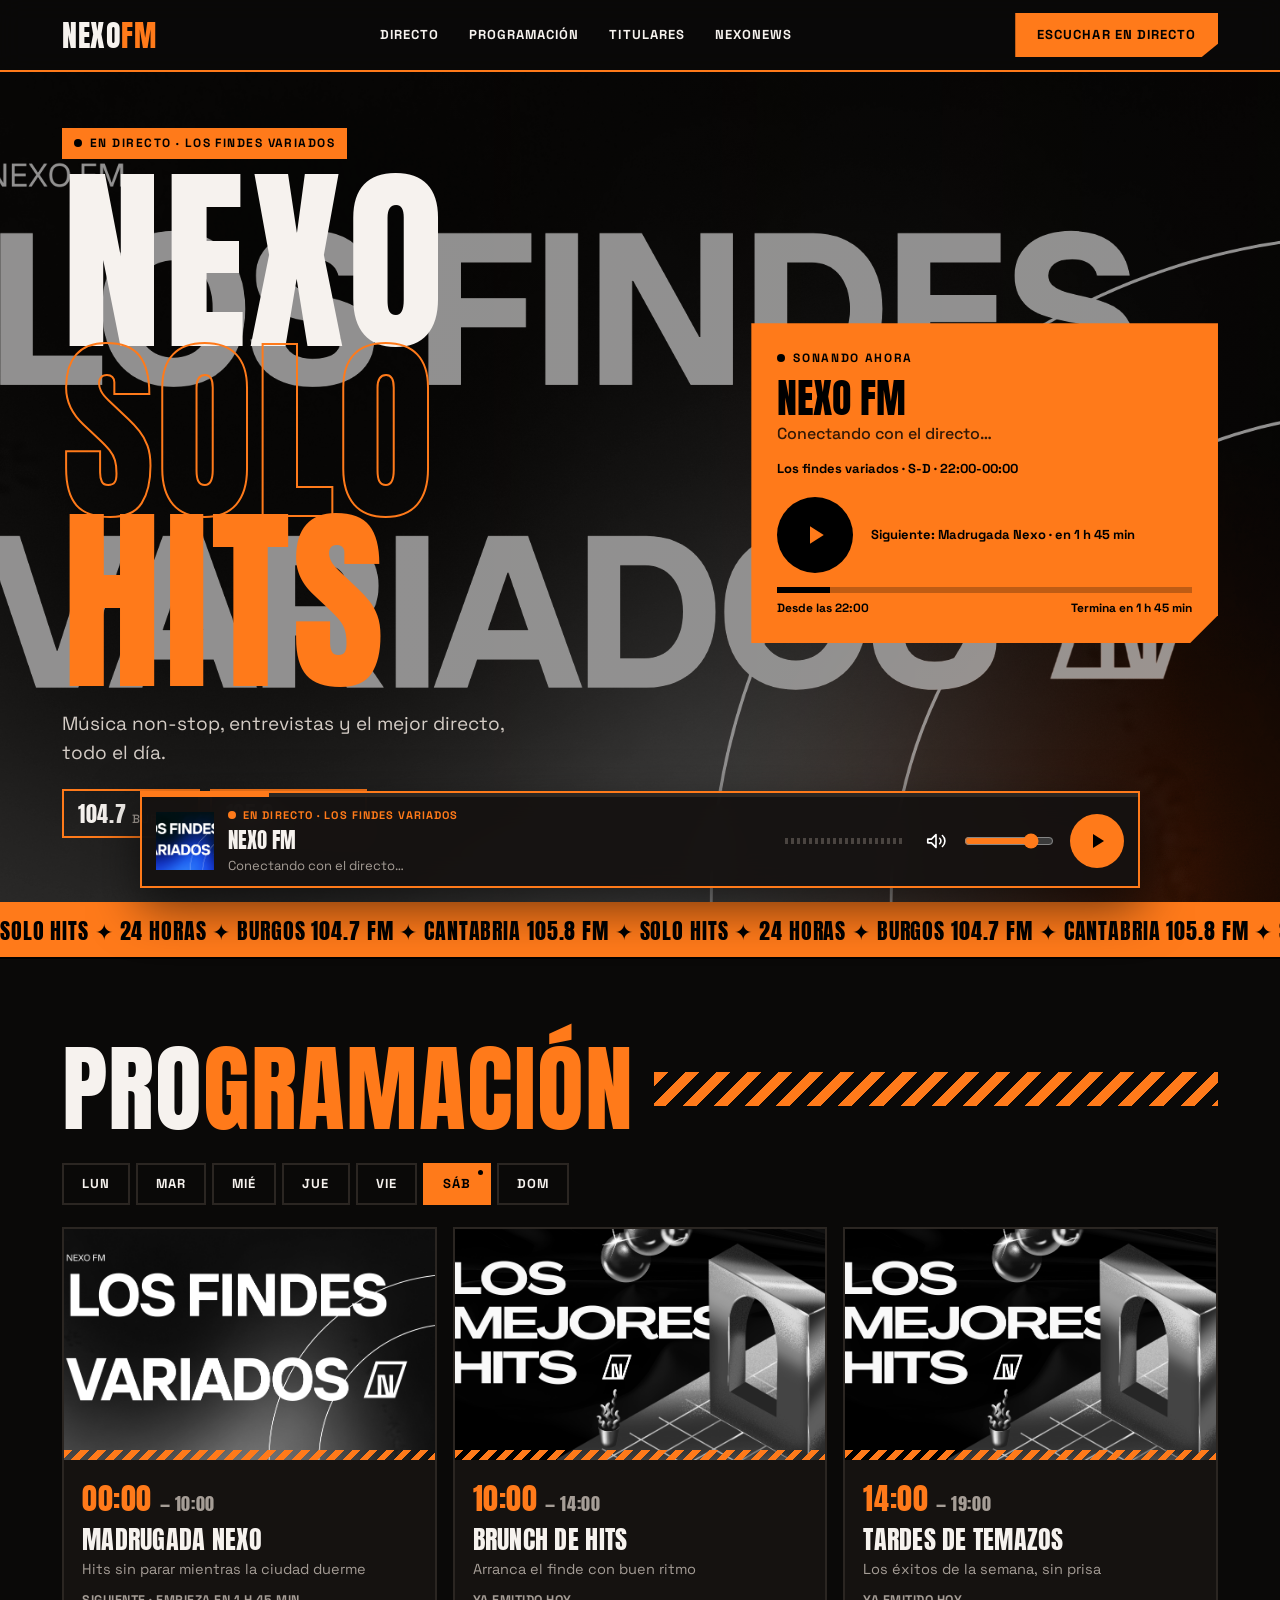
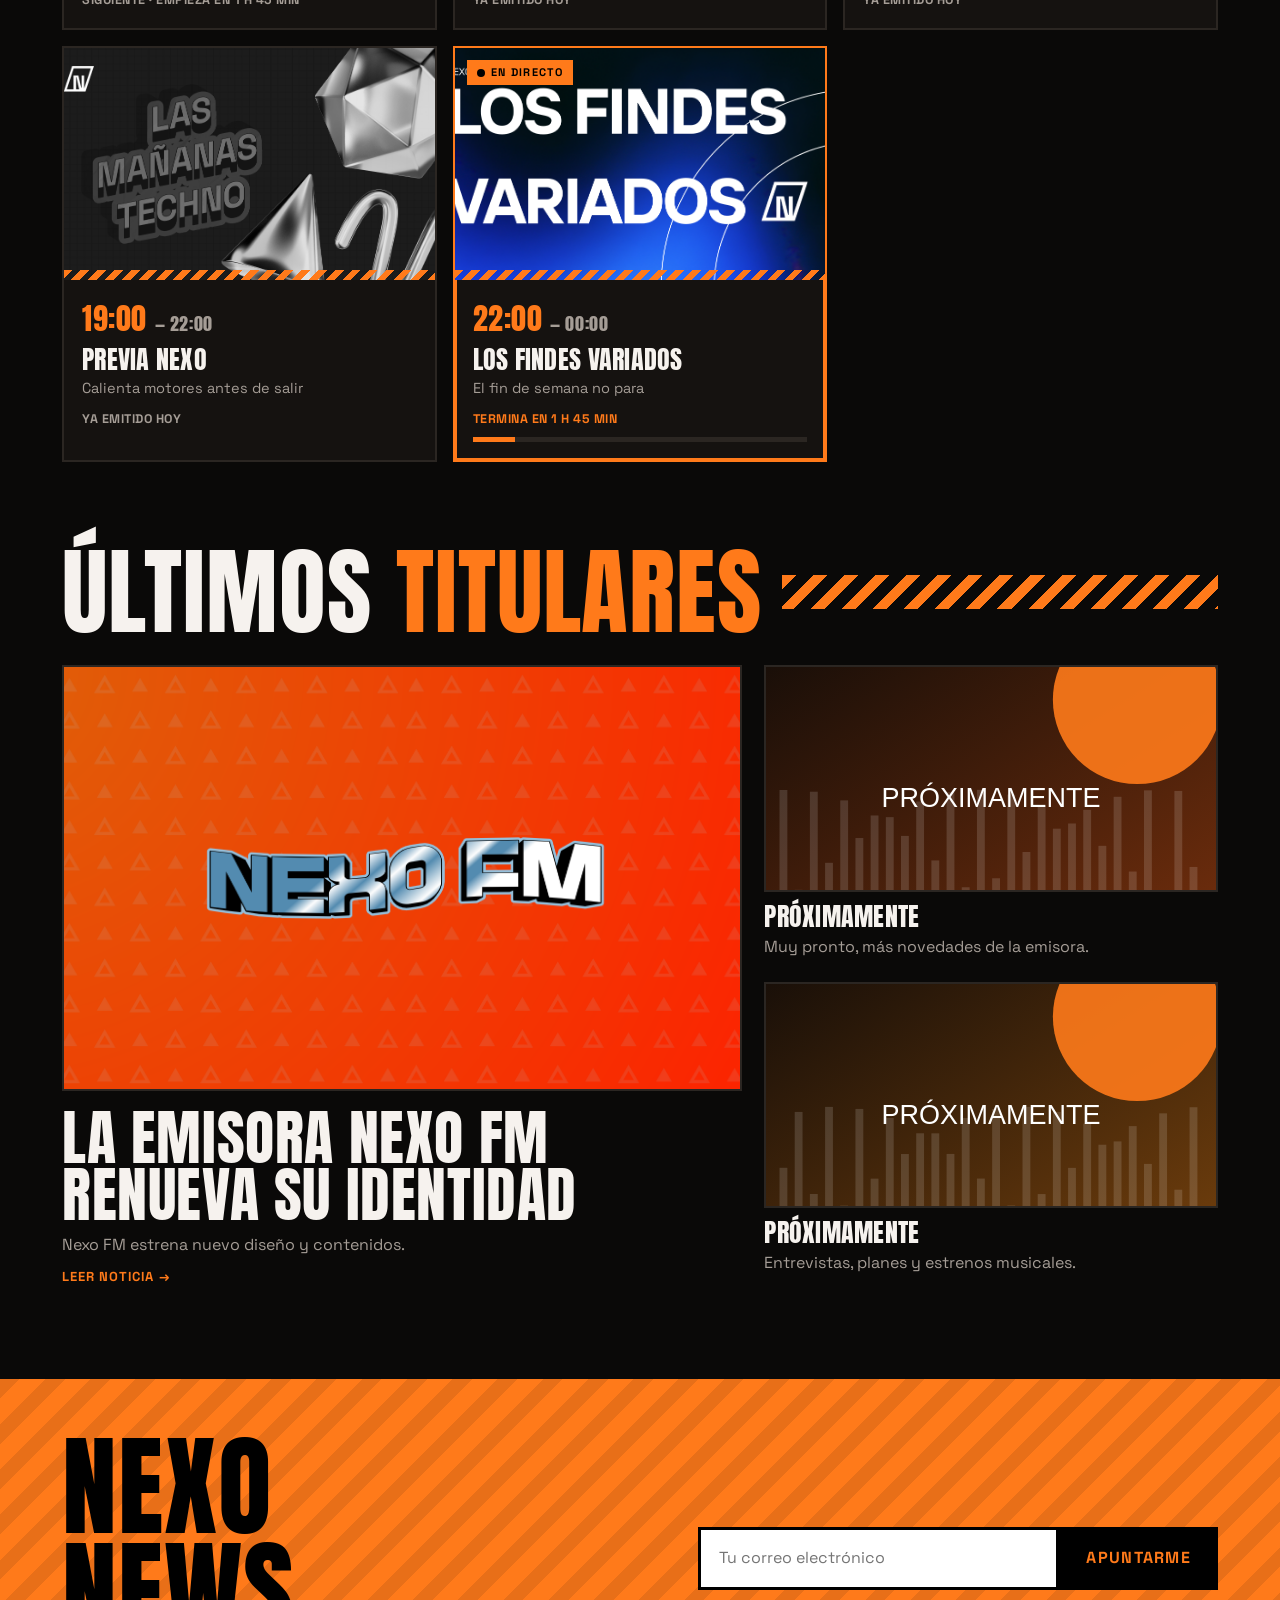
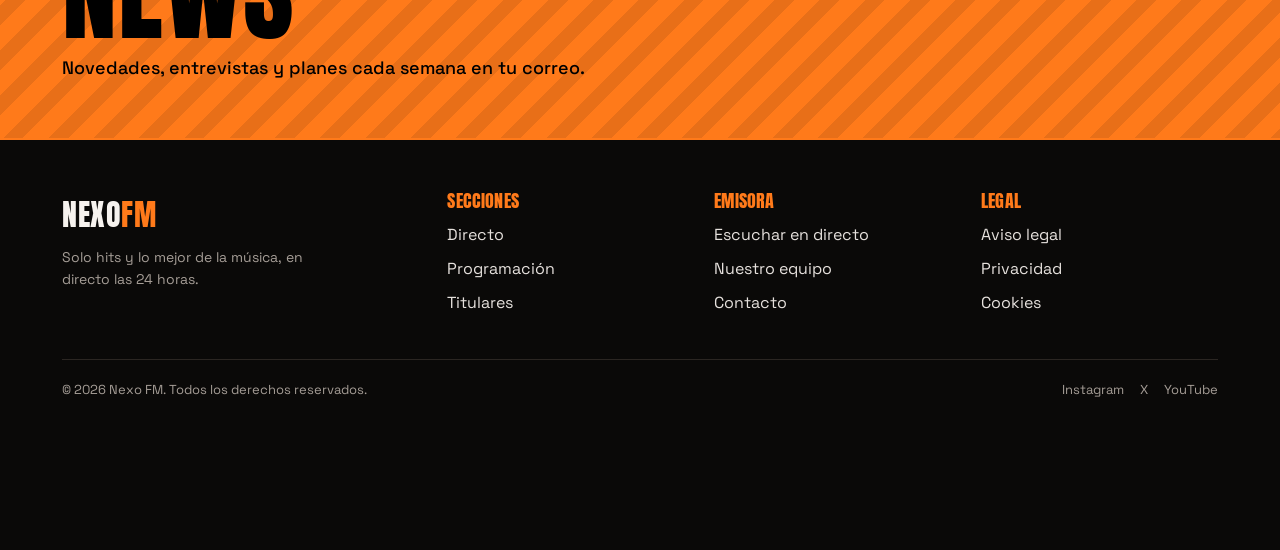
==== commit b5497b43: "Update index.html" ====
--- a/index.html
+++ b/index.html
@@ -12,272 +12,223 @@
 <link rel="icon" href="data:image/svg+xml,%3Csvg xmlns='http://www.w3.org/2000/svg' viewBox='0 0 64 64'%3E%3Crect width='64' height='64' rx='10' fill='%23000'/%3E%3Cpath d='M18 46V18l28 28V18' fill='none' stroke='%23ff7a1a' stroke-width='7' stroke-linejoin='round'/%3E%3C/svg%3E">
 <script type="application/ld+json">
 {"@context":"https://schema.org","@graph":[
-{"@type":"RadioStation","@id":"https://www.nexofm.es/#radio","name":"Nexo FM","slogan":"Solo Hits","url":"https://www.nexofm.es/","description":"Radio musical en directo las 24 horas con los mejores hits, entrevistas y novedades.","inLanguage":"es","areaServed":[{"@type":"City","name":"Burgos"},{"@type":"AdministrativeArea","name":"Cantabria"}]},
-{"@type":"BroadcastService","name":"Nexo FM Burgos","broadcaster":{"@id":"https://www.nexofm.es/#radio"},"broadcastFrequency":{"@type":"BroadcastFrequencySpecification","broadcastFrequencyValue":"104.7","broadcastSignalModulation":"FM"},"areaServed":{"@type":"City","name":"Burgos"}},
-{"@type":"BroadcastService","name":"Nexo FM Cantabria","broadcaster":{"@id":"https://www.nexofm.es/#radio"},"broadcastFrequency":{"@type":"BroadcastFrequencySpecification","broadcastFrequencyValue":"105.8","broadcastSignalModulation":"FM"},"areaServed":{"@type":"AdministrativeArea","name":"Cantabria"}}
+{"@type":"RadioStation","@id":"https://www.nexofm.es/#radio","name":"Nexo FM","slogan":"Solo Hits","url":"https://www.nexofm.es/","description":"Radio musical en directo las 24 horas con los mejores hits.","inLanguage":"es","areaServed":[{"@type":"City","name":"Burgos"},{"@type":"AdministrativeArea","name":"Cantabria"}]},
+{"@type":"BroadcastService","name":"Nexo FM Burgos","broadcaster":{"@id":"https://www.nexofm.es/#radio"},"broadcastFrequency":{"@type":"BroadcastFrequencySpecification","broadcastFrequencyValue":"104.7","broadcastSignalModulation":"FM"}},
+{"@type":"BroadcastService","name":"Nexo FM Cantabria","broadcaster":{"@id":"https://www.nexofm.es/#radio"},"broadcastFrequency":{"@type":"BroadcastFrequencySpecification","broadcastFrequencyValue":"105.8","broadcastSignalModulation":"FM"}}
 ]}
 </script>
 <link rel="preconnect" href="https://fonts.googleapis.com"><link rel="preconnect" href="https://fonts.gstatic.com" crossorigin>
-<link href="https://fonts.googleapis.com/css2?family=Plus+Jakarta+Sans:wght@400;500;600;700;800&display=swap" rel="stylesheet">
+<link href="https://fonts.googleapis.com/css2?family=Anton&family=Space+Grotesk:wght@400;500;700&display=swap" rel="stylesheet">
 <style>
-:root{--bg:#0c0b0b;--sf:#151312;--sf2:#1c1917;--ink:#f5f3f1;--mut:#a39d98;--ln:#2a2624;--or:#ff7a1a;
+:root{--bg:#0a0908;--sf:#151210;--ink:#f6f2ee;--mut:#a59d96;--ln:#2b2622;--or:#ff7a1a;--or2:#ff4d00;
 box-sizing:border-box;padding-top:env(safe-area-inset-top,0px);padding-bottom:env(safe-area-inset-bottom,0px)}
 *{box-sizing:border-box}
 html{height:100%;scroll-behavior:smooth;scroll-padding-top:90px;color-scheme:dark}
-body{margin:0;min-height:100%;background:var(--bg);color:var(--ink);font-family:'Plus Jakarta Sans',system-ui,sans-serif;line-height:1.55;padding-bottom:110px;overflow-x:hidden}
-body::before{content:"";position:fixed;inset:0;z-index:-1;pointer-events:none;background:radial-gradient(60% 50% at 100% 0,rgba(255,90,20,.18),transparent 70%),radial-gradient(50% 40% at 0 100%,rgba(255,122,26,.10),transparent 70%)}
-a{color:inherit;text-decoration:none}button{font-family:inherit;cursor:pointer}
-h1,h2,h3,h4{margin:0;line-height:1.1;letter-spacing:-.03em}
+body{margin:0;min-height:100%;background:var(--bg);color:var(--ink);font:400 16px/1.55 'Space Grotesk',system-ui,sans-serif;padding-bottom:120px;overflow-x:hidden}
+a{color:inherit;text-decoration:none}button{font:inherit;cursor:pointer}
+h1,h2,h3,h4{margin:0;font-family:Anton,Impact,sans-serif;font-weight:400;text-transform:uppercase;line-height:.95;letter-spacing:.01em}
 :focus-visible{outline:3px solid var(--or);outline-offset:2px}
-.wrap{max-width:1180px;margin:0 auto;padding:0 24px}
+.wrap{max-width:1200px;margin:0 auto;padding:0 22px}
+.stripes{background:repeating-linear-gradient(135deg,var(--or) 0 10px,transparent 10px 22px)}
 /* cabecera */
-.top{position:sticky;top:env(safe-area-inset-top,0px);z-index:30;background:rgba(12,11,11,.8);backdrop-filter:blur(14px);-webkit-backdrop-filter:blur(14px);border-bottom:1px solid var(--ln)}
-.top .wrap{display:flex;align-items:center;justify-content:space-between;gap:24px;height:76px}
-.logo{display:flex;align-items:center;gap:10px}
-.logo img{height:38px;width:auto;display:block}
-.logo .lt{display:none;font-weight:800;font-size:26px;letter-spacing:-.05em;align-items:center;gap:8px}
-.logo .lt::before{content:"";width:22px;height:22px;background:var(--or);clip-path:polygon(0 0,38% 0,100% 62%,100% 100%,62% 100%,0 38%)}
-.logo .lt b{color:var(--or);font-weight:800}
-.logo.nofile img{display:none}.logo.nofile .lt{display:flex}
-.mn{display:flex;gap:4px;border:1px solid var(--ln);border-radius:99px;padding:4px;background:var(--sf)}
-.mn a{font-size:14px;font-weight:600;color:var(--mut);padding:8px 18px;border-radius:99px;transition:.2s}
-.mn a:hover{color:#000;background:var(--or)}
-.hr{display:flex;align-items:center;gap:16px}
-.fm{font-size:12.5px;font-weight:600;color:var(--mut);text-align:right}
-.btn{background:var(--or);color:#000;border:0;border-radius:99px;padding:12px 22px;font:inherit;font-size:14px;font-weight:700;white-space:nowrap;transition:transform .2s,box-shadow .2s}
-.btn:hover{transform:translateY(-2px);box-shadow:0 8px 24px rgba(255,122,26,.35)}
-.burger{display:none;background:none;border:0;color:inherit;width:44px;height:44px;align-content:center;gap:7px}
-.burger i{display:block;width:26px;height:2px;background:currentColor}
-@media(max-width:1000px){.fm{display:none}}
-@media(max-width:820px){.mn{display:none}.burger{display:grid}}
-@media(max-width:420px){.top .btn{display:none}}
+.top{position:sticky;top:env(safe-area-inset-top,0px);z-index:30;background:rgba(10,9,8,.88);backdrop-filter:blur(12px);-webkit-backdrop-filter:blur(12px);border-bottom:2px solid var(--or)}
+.top .wrap{display:flex;align-items:center;justify-content:space-between;gap:18px;height:70px}
+.logo{display:flex;align-items:center}
+.logo img{height:36px;width:auto;display:block}
+.logo .lt{display:none;font:400 30px Anton,sans-serif;letter-spacing:.02em}
+.logo .lt b{color:var(--or);font-weight:400}
+.logo.nofile img{display:none}.logo.nofile .lt{display:block}
+.mn{display:flex;gap:2px}
+.mn a{font-weight:700;font-size:13px;letter-spacing:.08em;text-transform:uppercase;padding:10px 14px;transition:.2s}
+.mn a:hover{background:var(--or);color:#000}
+.btn{background:var(--or);color:#000;border:0;padding:12px 22px;font-weight:700;font-size:13px;letter-spacing:.08em;text-transform:uppercase;clip-path:polygon(0 0,100% 0,100% 70%,92% 100%,0 100%);transition:.2s}
+.btn:hover{background:#fff}
+@media(max-width:760px){.mn{display:none}}
 /* hero */
-.live{position:relative;overflow:hidden;margin-top:24px;min-height:520px;border:1px solid var(--ln);border-radius:28px;background:#0f0d0c;display:grid;grid-template-columns:1.3fr 1fr;gap:32px;align-items:center;padding:clamp(28px,5vw,64px)}
-.live .bg{position:absolute;inset:0;width:100%;height:100%;object-fit:cover;opacity:0;transition:opacity .9s}
-.live::before{content:"";position:absolute;inset:0;z-index:1;background:linear-gradient(90deg,rgba(12,11,11,.96) 35%,rgba(12,11,11,.55)),radial-gradient(55% 70% at 85% 100%,rgba(255,90,20,.45),transparent 70%)}
-.live::after{content:"";position:absolute;inset:0;z-index:1;pointer-events:none;background:repeating-linear-gradient(135deg,rgba(255,255,255,.05) 0 2px,transparent 2px 30px);-webkit-mask:linear-gradient(90deg,#000,transparent 65%);mask:linear-gradient(90deg,#000,transparent 65%)}
-.live>div{position:relative;z-index:2}
-@media(max-width:860px){.live{grid-template-columns:1fr;min-height:0}}
-.tags{display:flex;gap:8px;flex-wrap:wrap;margin-bottom:20px}
-.tags span{border:1px solid rgba(255,255,255,.25);color:#fff;font-size:13px;font-weight:600;padding:6px 14px;border-radius:99px}
-.chip{display:inline-flex;align-items:center;gap:8px;background:rgba(255,122,26,.12);border:1px solid var(--or);color:var(--or);font-size:13px;font-weight:700;padding:7px 14px;border-radius:99px;margin-bottom:22px}
-.dot{width:8px;height:8px;border-radius:50%;background:var(--or);display:inline-block}
-.chip .dot,.on .dot{animation:bl 1.5s infinite}@keyframes bl{50%{opacity:.2}}
-.live h1{font-size:clamp(40px,6.4vw,84px);font-weight:800;letter-spacing:-.055em;line-height:1;max-width:11ch}
-.live h1 em{font-style:normal;color:var(--or)}
-.live p{font-size:18px;margin:18px 0 0;max-width:42ch;color:#cfc9c4}
-.chips{display:flex;gap:6px;flex-wrap:wrap;margin-top:18px}
-.chips span{font-size:12px;font-weight:600;border:1px solid rgba(255,255,255,.3);color:#fff;padding:4px 11px;border-radius:99px}
-.nowc{background:rgba(21,19,18,.85);backdrop-filter:blur(16px);-webkit-backdrop-filter:blur(16px);border:1px solid var(--ln);border-radius:24px;padding:24px;display:flex;gap:18px;align-items:center;box-shadow:0 30px 70px rgba(0,0,0,.5)}
-.pbtn{width:72px;height:72px;border-radius:50%;background:var(--or);color:#000;border:0;display:grid;place-items:center;flex:none;transition:transform .2s}
-.pbtn:hover{transform:scale(1.07)}
-.pbtn svg{width:28px;height:28px;fill:currentColor}
-.nowc .l{font-size:12px;font-weight:700;color:var(--or);display:flex;align-items:center;gap:7px}
-.nowc .t{font-weight:700;font-size:20px;margin:4px 0 0;overflow-wrap:anywhere;letter-spacing:-.02em}
-.nowc .a{color:var(--mut);font-size:14px}
-.nowc .p{color:var(--mut);font-size:13px;margin-top:8px}
-.nx{margin-top:6px;font-size:13px;color:var(--mut)}
-.pg{height:5px;background:rgba(255,255,255,.14);border-radius:9px;overflow:hidden;margin-top:14px}
-.pg i{display:block;height:100%;width:0;background:var(--or);transition:width 1s linear}
-.pgt{display:flex;justify-content:space-between;gap:10px;font-size:12px;color:var(--mut);margin-top:6px}
-/* cifras */
-.stats{display:grid;grid-template-columns:repeat(4,1fr);gap:14px;margin-top:14px}
-@media(max-width:760px){.stats{grid-template-columns:1fr 1fr}}
-.stats div{background:var(--sf);border:1px solid var(--ln);border-radius:22px;padding:24px}
-.stats div:first-child{background:linear-gradient(135deg,#ff7a1a,#e2460f);color:#000;border-color:transparent}
-.stats div:first-child span{color:rgba(0,0,0,.7)}
-.stats b{display:block;font-size:clamp(32px,4.4vw,52px);line-height:1;letter-spacing:-.05em;font-weight:800}
-.stats span{display:block;margin-top:8px;color:var(--mut);font-size:14px;font-weight:500}
+.hero{position:relative;overflow:hidden;border-bottom:2px solid var(--or)}
+.hero .bg{position:absolute;inset:0;width:100%;height:100%;object-fit:cover;opacity:0;filter:grayscale(1) contrast(1.1);mix-blend-mode:luminosity;transition:opacity .9s}
+.hero::before{content:"";position:absolute;inset:0;background:linear-gradient(90deg,#0a0908 30%,rgba(10,9,8,.6)),radial-gradient(50% 80% at 90% 100%,rgba(255,77,0,.5),transparent 70%)}
+.hero .wrap{position:relative;display:grid;grid-template-columns:1.4fr 1fr;gap:36px;align-items:center;padding-top:56px;padding-bottom:64px}
+@media(max-width:860px){.hero .wrap{grid-template-columns:1fr}}
+.tag{display:inline-flex;align-items:center;gap:8px;background:var(--or);color:#000;font-weight:700;font-size:12px;letter-spacing:.12em;text-transform:uppercase;padding:6px 12px;margin-bottom:18px}
+.dot{width:8px;height:8px;border-radius:50%;background:#000;display:inline-block;animation:bl 1.4s infinite}@keyframes bl{50%{opacity:.2}}
+.hero h1{font-size:clamp(76px,16vw,200px);line-height:.85}
+.hero h1 span{display:block;color:transparent;-webkit-text-stroke:2px var(--or)}
+.hero h1 em{font-style:normal;color:var(--or)}
+.hero p{font-size:19px;max-width:38ch;color:#d4ccc5;margin:22px 0 0}
+.freq{display:flex;gap:10px;flex-wrap:wrap;margin-top:22px}
+.freq span{border:2px solid var(--or);padding:6px 14px;font:400 22px Anton,sans-serif;letter-spacing:.03em}
+.freq small{font:500 12px 'Space Grotesk',sans-serif;color:var(--mut);margin-left:6px;letter-spacing:.06em}
+.nowc{background:var(--or);color:#000;padding:26px;position:relative;clip-path:polygon(0 0,100% 0,100% calc(100% - 28px),calc(100% - 28px) 100%,0 100%)}
+.nowc .l{font-weight:700;font-size:12px;letter-spacing:.14em;display:flex;align-items:center;gap:8px}
+.nowc .t{font:400 clamp(28px,4vw,40px) Anton,sans-serif;text-transform:uppercase;line-height:1;margin:10px 0 4px;overflow-wrap:anywhere}
+.nowc .a{font-weight:500;opacity:.8}
+.nowc .p{margin-top:12px;font-weight:700;font-size:13px}
+.pbtn{width:76px;height:76px;border-radius:50%;background:#000;color:var(--or);border:0;display:grid;place-items:center;flex:none;transition:transform .2s}
+.pbtn:hover{transform:scale(1.08)}.pbtn svg{width:30px;height:30px;fill:currentColor}
+.nowc .row1{display:flex;gap:18px;align-items:center}
+.pg{height:6px;background:rgba(0,0,0,.25);margin-top:14px}.pg i{display:block;height:100%;width:0;background:#000;transition:width 1s linear}
+.pgt{display:flex;justify-content:space-between;font-size:12px;font-weight:700;margin-top:6px}
+/* ticker */
+.tk{background:var(--or);color:#000;overflow:hidden;white-space:nowrap;border-bottom:2px solid #000}
+.tk div{display:inline-block;padding:10px 0;font:400 22px Anton,sans-serif;text-transform:uppercase;letter-spacing:.04em;animation:mq 28s linear infinite}
+@keyframes mq{to{transform:translateX(-50%)}}
 /* secciones */
-section{padding-top:96px}
-.sh{display:flex;justify-content:space-between;align-items:center;gap:16px;flex-wrap:wrap;border-bottom:1px solid var(--ln);padding-bottom:22px;margin-bottom:28px}
-.sh h2{font-size:clamp(32px,5vw,58px);font-weight:800;letter-spacing:-.05em;display:flex;align-items:center;gap:14px}
-.sh h2::before{content:"";width:16px;height:16px;background:var(--or);clip-path:polygon(0 0,38% 0,100% 62%,100% 100%,62% 100%,0 38%);flex:none}
-.search{border:1px solid var(--ln);background:var(--sf);color:var(--ink);padding:11px 20px;border-radius:99px;font:inherit;font-size:14px;min-width:230px}
-.empty{display:none;color:var(--mut);padding:20px 0}
-.tabs{display:flex;gap:8px;flex-wrap:wrap;margin:0 0 22px}
-.tabs button{border:1px solid var(--ln);background:var(--sf);color:var(--ink);border-radius:99px;padding:9px 18px;font:inherit;font-size:14px;font-weight:700;transition:.2s}
+section{padding-top:84px}
+.sh{display:flex;align-items:center;gap:20px;margin-bottom:28px}
+.sh h2{font-size:clamp(46px,8vw,96px);flex:none}
+.sh h2 em{font-style:normal;color:var(--or)}
+.sh .stripes{flex:1;height:34px;min-width:40px}
+.tabs{display:flex;gap:6px;flex-wrap:wrap;margin-bottom:22px}
+.tabs button{position:relative;border:2px solid var(--ln);background:none;color:var(--ink);padding:9px 18px;font-weight:700;font-size:13px;letter-spacing:.08em;text-transform:uppercase;transition:.2s}
 .tabs button:hover{border-color:var(--or)}
-.tabs button[aria-selected="true"]{background:var(--or);border-color:var(--or);color:#000}
-.sched{display:grid;gap:10px}
-.row{display:grid;grid-template-columns:110px 1fr;gap:20px;align-items:center;background:var(--sf);border:1px solid var(--ln);border-radius:22px;padding:20px 24px;opacity:0;transform:translateY(14px);animation:in .5s cubic-bezier(.2,.7,.2,1) forwards;animation-delay:calc(var(--k)*70ms);transition:border-color .25s,background .25s,translate .25s}
+.tabs button[aria-selected=true]{background:var(--or);border-color:var(--or);color:#000}
+.td{position:absolute;top:5px;right:6px;width:5px;height:5px;border-radius:50%;background:var(--or)}
+.tabs button[aria-selected=true] .td{background:#000}
+.sched{display:grid;grid-template-columns:repeat(3,1fr);gap:16px}
+@media(max-width:900px){.sched{grid-template-columns:1fr 1fr}}
+@media(max-width:560px){.sched{grid-template-columns:1fr}}
+.card{position:relative;background:var(--sf);border:2px solid var(--ln);overflow:hidden;opacity:0;transform:translateY(14px);animation:in .5s cubic-bezier(.2,.7,.2,1) forwards;animation-delay:calc(var(--k)*60ms);transition:border-color .25s}
 @keyframes in{to{opacity:1;transform:none}}
-.row:hover{translate:6px 0;border-color:#4a4440}
-.hh{font-weight:800;font-size:clamp(20px,3vw,28px);letter-spacing:-.04em;line-height:1.1}
-.hh span{display:block;color:var(--mut);font-size:14px;font-weight:600;letter-spacing:0;margin-top:2px}
-.row h3{font-size:20px;font-weight:700}
-.row p{margin:4px 0 0;color:var(--mut);font-size:14.5px}
-.row .st{margin-top:8px;font-size:13px;color:var(--mut);min-height:19px}
-.row.cur{border-color:var(--or);background:linear-gradient(90deg,rgba(255,122,26,.16),var(--sf) 70%)}
-.row.cur .st{color:var(--or);font-weight:700}
-.row .pg{background:var(--ln)}
-.air{display:inline-flex;align-items:center;gap:6px;background:var(--or);color:#000;font-size:11px;font-weight:700;padding:3px 10px;border-radius:99px;margin-bottom:8px}
-.air .dot{background:#000;animation:bl 1.5s infinite}
-.tabs button{position:relative}
-.td{position:absolute;top:6px;right:8px;width:5px;height:5px;border-radius:50%;background:var(--or)}
-.tabs button[aria-selected="true"] .td{background:#000}
-.tlw{overflow-x:auto;margin:0 0 18px;padding-bottom:6px;scrollbar-width:thin}
-.tl{position:relative;display:flex;min-width:780px;height:78px;border-radius:20px;overflow:hidden;border:1px solid var(--ln);background:var(--sf)}
-.seg{--c:var(--or);flex-grow:var(--w);flex-shrink:1;flex-basis:0;min-width:0;border:0;border-right:2px solid var(--bg);border-bottom:4px solid var(--c);background:color-mix(in srgb,var(--c) 16%,var(--sf));color:var(--ink);padding:12px 12px 8px;text-align:left;font:inherit;transform-origin:left;animation:grow .6s cubic-bezier(.2,.7,.2,1) backwards;animation-delay:calc(var(--k)*60ms);transition:background .25s}
-.seg:hover{background:color-mix(in srgb,var(--c) 32%,var(--sf))}
-.seg b{display:block;font-size:13px;font-weight:700;white-space:nowrap;overflow:hidden;text-overflow:ellipsis}
-.seg span{display:block;font-size:12px;color:var(--mut);margin-top:2px;white-space:nowrap}
-.seg.cur{background:var(--c);color:#000}.seg.cur span{color:rgba(0,0,0,.7)}
-@keyframes grow{from{transform:scaleX(0);opacity:0}}
-.nd{position:absolute;top:0;bottom:0;width:2px;background:#fff;box-shadow:0 0 14px 2px var(--or);z-index:2;pointer-events:none;transition:left 1s linear}
-.nd::before{content:"AHORA";position:absolute;top:-1px;left:50%;translate:-50% 0;background:#fff;color:#000;font-size:10px;font-weight:800;padding:1px 6px;border-radius:0 0 6px 6px}
-.row{--c:var(--or);grid-template-columns:130px 1fr 170px;position:relative;overflow:hidden;padding:22px 22px 22px 30px}
-.row::before{content:"";position:absolute;left:0;top:0;bottom:0;width:5px;background:var(--c)}
-.hh{font-size:clamp(26px,3.6vw,40px);color:transparent;-webkit-text-stroke:1.5px var(--c)}
-.hh span{color:var(--mut);-webkit-text-stroke:0}
-.row.cur .hh{color:var(--c)}
-.row.cur{background:linear-gradient(90deg,color-mix(in srgb,var(--c) 18%,var(--sf)),var(--sf) 70%);border-color:var(--c)}
-.row.cur .st{color:var(--c)}
-.row.fl{border-color:var(--c);background:color-mix(in srgb,var(--c) 18%,var(--sf))}
-.im{aspect-ratio:16/10;border-radius:14px;overflow:hidden;background:#111}
-.im img{width:100%;height:100%;object-fit:cover;display:block;transition:transform .6s}
-.row:hover .im img{transform:scale(1.08)}
-.air{background:var(--c)}
-.eq{display:inline-flex;align-items:flex-end;gap:2px;height:12px}
-.eq i{width:3px;background:#000;border-radius:2px;animation:w2 .8s ease-in-out infinite}
-@keyframes w2{0%,100%{height:3px}50%{height:12px}}
-.eq i:nth-child(2){animation-delay:.2s}.eq i:nth-child(3){animation-delay:.4s}
-@media(max-width:760px){.row{grid-template-columns:96px 1fr}.im{display:none}}
-@media(max-width:560px){.row{padding:16px 16px 16px 22px}}
+.card:hover{border-color:var(--or)}
+.card .im{aspect-ratio:16/10;background:#111;overflow:hidden;position:relative}
+.card .im img{width:100%;height:100%;object-fit:cover;display:block;filter:grayscale(1);transition:transform .6s,filter .4s}
+.card:hover .im img,.card.cur .im img{transform:scale(1.06);filter:none}
+.card .im::after{content:"";position:absolute;left:0;right:0;bottom:0;height:10px;background:repeating-linear-gradient(135deg,var(--or) 0 6px,transparent 6px 12px)}
+.card .bd{padding:16px 18px 18px}
+.card .hh{font:400 30px Anton,sans-serif;color:var(--or);letter-spacing:.02em}
+.card .hh span{color:var(--mut);font-size:18px}
+.card h3{font-size:26px;margin:6px 0 6px}
+.card p{margin:0;color:var(--mut);font-size:14.5px}
+.card .st{margin-top:10px;font-size:12.5px;font-weight:700;letter-spacing:.04em;color:var(--mut);min-height:19px;text-transform:uppercase}
+.card.cur{border-color:var(--or);box-shadow:0 0 0 2px var(--or) inset}
+.card.cur .st{color:var(--or)}
+.card .pgc{height:5px;background:var(--ln);margin-top:8px}.card .pgc i{display:block;height:100%;background:var(--or);transition:width 1s linear}
+.air{position:absolute;top:12px;left:12px;z-index:2;background:var(--or);color:#000;font-weight:700;font-size:11px;letter-spacing:.12em;padding:4px 10px;display:flex;align-items:center;gap:6px}
 /* titulares */
-.news{display:grid;grid-template-columns:1.6fr 1fr;gap:36px}
+.news{display:grid;grid-template-columns:1.5fr 1fr;gap:22px}
 @media(max-width:780px){.news{grid-template-columns:1fr}}
-.news h3{font-size:clamp(26px,3.4vw,40px);font-weight:700;margin:22px 0 10px;letter-spacing:-.04em}
-.news h4{font-size:19px;font-weight:700;margin:14px 0 8px}
-.news p{margin:0;color:var(--mut);font-size:15.5px}
-.ph{border-radius:24px;background:#111;aspect-ratio:16/10;overflow:hidden;border:1px solid var(--ln)}
-.ph.s{aspect-ratio:16/8}
+.ph{aspect-ratio:16/10;background:#111;overflow:hidden;border:2px solid var(--ln)}
 .ph img{width:100%;height:100%;object-fit:cover;display:block;transition:transform .6s}
-.lead:hover .ph img,.side article:hover .ph img{transform:scale(1.05)}
-.lead:hover h3,.side article:hover h4{color:var(--or)}
-.side article+article{border-top:1px solid var(--ln);margin-top:24px;padding-top:24px}
-.by{display:flex;gap:8px;align-items:center;margin-top:12px;font-size:13px;font-weight:600}.by span{color:var(--mut);font-weight:500}
-.more{display:inline-block;margin-top:10px;font-weight:700;color:var(--or)}
+.nw:hover .ph img{transform:scale(1.05)}.nw:hover h3,.nw:hover h4{color:var(--or)}
+.nw h3{font-size:clamp(34px,5vw,60px);margin:18px 0 10px}
+.nw h4{font-size:26px;margin:12px 0 6px}
+.nw p{margin:0;color:var(--mut)}
+.side{display:grid;gap:22px;align-content:start}
+.side .ph{aspect-ratio:16/8}
+.more{display:inline-block;margin-top:10px;font-weight:700;color:var(--or);text-transform:uppercase;font-size:13px;letter-spacing:.08em}
 .more:hover{text-decoration:underline}
-/* nexoparty */
-.party{margin-top:96px;background:var(--sf);border:1px solid var(--ln);border-radius:28px;position:relative;overflow:hidden;padding:clamp(28px,4vw,52px);display:flex;flex-wrap:wrap;gap:24px;align-items:center;justify-content:space-between}
-.party::before{content:"";position:absolute;inset:0;background:radial-gradient(50% 120% at 100% 100%,rgba(255,90,20,.3),transparent 70%);pointer-events:none}
-.party>*{position:relative}
-.party h3{font-size:clamp(32px,5vw,56px);font-weight:800;letter-spacing:-.05em}.party h3 b{color:var(--or)}
-.party p{margin:8px 0 0;color:var(--mut)}
-.party form{display:flex;gap:8px;flex:1;min-width:260px;max-width:460px}
-.party input{flex:1;min-width:0;border:1px solid var(--ln);background:var(--bg);color:#fff;border-radius:99px;padding:14px 20px;font:inherit}
-.party button{background:var(--or);color:#000;border:0;border-radius:99px;padding:14px 24px;font:inherit;font-weight:700}
-.ok{display:none;color:var(--or);font-weight:600;margin-top:10px}.party.sent .ok{display:block}
+/* nexonews */
+.party{margin-top:90px;background:var(--or);color:#000;position:relative;overflow:hidden}
+.party::before{content:"";position:absolute;inset:0;background:repeating-linear-gradient(135deg,rgba(0,0,0,.09) 0 14px,transparent 14px 32px)}
+.party .wrap{position:relative;display:flex;flex-wrap:wrap;gap:28px;align-items:center;justify-content:space-between;padding-top:56px;padding-bottom:56px}
+.party h3{font-size:clamp(52px,9vw,110px)}
+.party p{margin:10px 0 0;font-weight:500;font-size:18px}
+.party form{display:flex;gap:0;flex:1;min-width:280px;max-width:520px}
+.party input{flex:1;min-width:0;border:3px solid #000;background:#fff;color:#000;padding:16px 18px;font:inherit}
+.party button{background:#000;color:var(--or);border:3px solid #000;padding:16px 24px;font-weight:700;text-transform:uppercase;letter-spacing:.08em}
+.ok{display:none;font-weight:700;margin-top:10px}.party.sent .ok{display:block}
 /* pie */
-footer{margin-top:96px;border-top:1px solid var(--ln);padding:52px 0 30px}
+footer{border-top:2px solid var(--or);padding:52px 0 30px}
 .fg{display:grid;grid-template-columns:1.5fr 1fr 1fr 1fr;gap:30px}
 @media(max-width:700px){.fg{grid-template-columns:1fr 1fr}}
-.fg h2{font-size:13px;color:var(--or);margin-bottom:14px;letter-spacing:0}
-.fg a{display:block;font-size:14.5px;margin-bottom:9px;color:#e6e1dd}.fg a:hover{color:var(--or)}
+.fg h2{font-size:18px;color:var(--or);margin-bottom:14px}
+.fg a{display:block;margin-bottom:9px;color:#e6e1dd}.fg a:hover{color:var(--or)}
 .fg p{color:var(--mut);font-size:14px;max-width:30ch;margin:10px 0 0}
 .fb{display:flex;justify-content:space-between;flex-wrap:wrap;gap:10px;margin-top:34px;padding-top:20px;border-top:1px solid var(--ln);color:var(--mut);font-size:13px}
 .soc a{margin-left:16px}.soc a:hover{color:var(--or)}
-/* menú, diálogo, aviso */
-.drawer{position:fixed;inset:0;z-index:70;visibility:hidden;transition:visibility 0s .35s}
-.drawer.open{visibility:visible;transition:none}
-.drawer .dbk{position:absolute;inset:0;background:rgba(0,0,0,.6);opacity:0;transition:opacity .3s}
-.drawer .pn{position:absolute;top:0;left:0;bottom:0;width:min(340px,86%);background:#0c0b0b;border-right:1px solid var(--ln);padding:24px;padding-top:calc(24px + env(safe-area-inset-top,0px));display:flex;flex-direction:column;transform:translateX(-100%);transition:transform .35s}
-.drawer.open .dbk{opacity:1}.drawer.open .pn{transform:none}
-.drawer .pn a{font-weight:700;font-size:22px;padding:14px 0;border-bottom:1px solid var(--ln)}
-.drawer .pn a:hover{color:var(--or)}
-.drawer .cl{align-self:flex-end;background:none;border:0;color:#fff;font-size:34px;line-height:1;margin-bottom:10px}
-dialog{border:1px solid var(--ln);border-radius:24px;width:min(560px,92vw);padding:30px;background:var(--sf);color:var(--ink)}
-dialog::backdrop{background:rgba(0,0,0,.7)}
-dialog h2{font-size:24px;margin:0 36px 14px 0}
+dialog{border:2px solid var(--or);width:min(560px,92vw);padding:30px;background:var(--sf);color:var(--ink)}
+dialog::backdrop{background:rgba(0,0,0,.75)}
+dialog h2{font-size:34px;margin:0 36px 14px 0}
 dialog p{color:var(--mut);margin:0 0 12px}dialog a{color:var(--or);font-weight:700}
-dialog .x{position:absolute;top:14px;right:16px;background:none;border:0;color:var(--ink);font-size:30px;line-height:1}
-.toast{position:fixed;left:50%;bottom:110px;transform:translateX(-50%);background:var(--ink);color:#000;padding:10px 18px;border-radius:99px;font-size:14px;font-weight:600;z-index:60;opacity:0;pointer-events:none;transition:opacity .25s}
+dialog .x{position:absolute;top:12px;right:16px;background:none;border:0;color:var(--ink);font-size:30px;line-height:1}
+.toast{position:fixed;left:50%;bottom:120px;transform:translateX(-50%);background:var(--ink);color:#000;padding:10px 18px;font-weight:700;font-size:14px;z-index:60;opacity:0;pointer-events:none;transition:opacity .25s}
 .toast.show{opacity:1}
 /* reproductor */
-.player{position:fixed;left:50%;transform:translateX(-50%);bottom:calc(14px + env(safe-area-inset-bottom,0px));width:min(1000px,calc(100% - 24px));z-index:40;background:rgba(21,19,18,.9);backdrop-filter:blur(18px);-webkit-backdrop-filter:blur(18px);color:#fff;border:1px solid var(--ln);border-radius:24px;overflow:hidden;box-shadow:0 18px 50px rgba(0,0,0,.55)}
-.ppg{height:3px;background:rgba(255,255,255,.12)}.ppg i{display:block;height:100%;width:0;background:var(--or);transition:width 1s linear}
-.player .wrap{max-width:none;display:flex;align-items:center;gap:16px;padding:12px 16px}
-.cv{width:60px;height:60px;border-radius:14px;overflow:hidden;flex:none;background:#222;transition:box-shadow .3s}
+.player{position:fixed;left:50%;transform:translateX(-50%);bottom:calc(12px + env(safe-area-inset-bottom,0px));width:min(1000px,calc(100% - 20px));z-index:40;background:rgba(21,18,16,.94);backdrop-filter:blur(16px);-webkit-backdrop-filter:blur(16px);border:2px solid var(--or);box-shadow:0 18px 50px rgba(0,0,0,.6)}
+.ppg{height:4px;background:var(--ln)}.ppg i{display:block;height:100%;width:0;background:var(--or);transition:width 1s linear}
+.player .in{display:flex;align-items:center;gap:14px;padding:10px 14px}
+.cv{width:58px;height:58px;overflow:hidden;flex:none;background:#222}
 .cv img{width:100%;height:100%;object-fit:cover;display:block}
-.playing .cv{box-shadow:0 0 0 2px var(--or)}
 .pi{flex:1;min-width:0}
-.pb{display:flex;align-items:center;gap:7px;font-size:11.5px;font-weight:700;color:var(--or);white-space:nowrap;overflow:hidden;text-overflow:ellipsis}
-.pt{font-weight:700;font-size:17px;margin-top:2px;white-space:nowrap;overflow:hidden;text-overflow:ellipsis}
+.pb{display:flex;align-items:center;gap:7px;font-size:11px;font-weight:700;letter-spacing:.1em;text-transform:uppercase;color:var(--or);white-space:nowrap;overflow:hidden;text-overflow:ellipsis}
+.pb .dot{background:var(--or)}
+.pt{font:400 21px Anton,sans-serif;text-transform:uppercase;white-space:nowrap;overflow:hidden;text-overflow:ellipsis}
 .pa{font-size:13px;color:var(--mut);white-space:nowrap;overflow:hidden;text-overflow:ellipsis}
 .wf{display:flex;align-items:center;gap:3px;height:44px;flex:none}
-.wf i{width:3px;height:6px;background:#4a4440;border-radius:2px}
-.playing .wf i{background:var(--or);animation:w var(--sp,1s) ease-in-out infinite}
+.wf i{width:3px;height:6px;background:#4a4440}
+.playing .wf i{background:var(--or);animation:w 1s ease-in-out infinite}
 @keyframes w{50%{height:36px}}
 .wf i:nth-child(3n){animation-delay:.2s}.wf i:nth-child(3n+1){animation-delay:.45s}.wf i:nth-child(4n){animation-delay:.7s}
 .vc{display:flex;align-items:center;gap:6px;flex:none}
-.mt{background:none;border:0;color:#fff;width:40px;height:40px;border-radius:50%;display:grid;place-items:center}
-.mt:hover{background:rgba(255,255,255,.14)}
+.mt{background:none;border:0;color:#fff;width:40px;height:40px;display:grid;place-items:center}
 .mt svg{width:22px;height:22px;stroke:currentColor;fill:none;stroke-width:1.8;stroke-linecap:round;stroke-linejoin:round}
-.vol{width:96px;accent-color:var(--or)}
-.player .pbtn{width:58px;height:58px}
-.playing .pbtn{animation:rg 2s infinite}
-@keyframes rg{0%{box-shadow:0 0 0 0 rgba(255,122,26,.6)}70%,100%{box-shadow:0 0 0 14px rgba(255,122,26,0)}}
+.vol{width:90px;accent-color:var(--or)}
+.player .pbtn{width:54px;height:54px;background:var(--or);color:#000}
+.player .pbtn svg{width:24px;height:24px}
 @media(max-width:760px){.wf{display:none}}
-@media(max-width:560px){.vol{display:none}.cv{width:50px;height:50px}.player .wrap{gap:12px;padding:10px 12px}.pt{font-size:15px}.player .pbtn{width:50px;height:50px}}
-@media(prefers-reduced-motion:reduce){*{animation:none!important;transition:none!important}.row{opacity:1;transform:none}}
+@media(max-width:560px){.vol{display:none}.cv{width:48px;height:48px}.pt{font-size:18px}}
+@media(prefers-reduced-motion:reduce){*{animation:none!important;transition:none!important}.card{opacity:1;transform:none}}
 </style>
 </head>
 <body>
 <header class="top"><div class="wrap">
   <a class="logo" href="#inicio" aria-label="Nexo FM, inicio"><img src="logo.png" alt="Nexo FM, Solo Hits" onerror="this.parentNode.classList.add('nofile')"><span class="lt">NEXO<b>FM</b></span></a>
-  <nav class="mn" aria-label="Principal"><a href="#inicio">Directo</a><a href="#programas">Programación</a><a href="#titulares">Titulares</a><a href="#nexoparty">Nexoparty</a></nav>
-  <div class="hr"><span class="fm">Burgos 106.9 FM · Cantabria 105.8 FM</span><button class="btn" id="topPlay">Escuchar en directo</button><button class="burger" id="burger" aria-label="Abrir menú"><i></i><i></i></button></div>
+  <nav class="mn" aria-label="Principal"><a href="#inicio">Directo</a><a href="#programas">Programación</a><a href="#titulares">Titulares</a><a href="#nexonews">NexoNews</a></nav>
+  <button class="btn" id="topPlay">Escuchar en directo</button>
 </div></header>
-<div class="drawer" id="drawer" aria-hidden="true"><div class="dbk" id="dbk"></div><div class="pn"><button class="cl" id="dcl" aria-label="Cerrar menú">&times;</button>
-  <a href="#inicio" data-close>Directo</a><a href="#programas" data-close>Programación</a><a href="#titulares" data-close>Titulares</a><a href="#nexoparty" data-close>Nexoparty</a><a href="#" id="drawerPlay" data-close>Escuchar en directo</a></div></div>
+
 <dialog id="dlg" aria-labelledby="dt"><button class="x" id="dx" aria-label="Cerrar">&times;</button><h2 id="dt"></h2><div id="db"></div></dialog>
-<main class="wrap" id="inicio">
-  <div class="live" id="liveBox">
+
+<main id="inicio">
+  <div class="hero">
     <img class="bg" id="heroBg" alt="" src="portada.jpg">
-    <div>
-      <div class="tags"><span>Burgos 106.9 FM</span><span>Cantabria 105.8 FM</span></div>
-      <div class="chip"><span class="dot"></span><span id="liveTxt">En directo</span></div>
-      <h1>Los mejores <em>temazos</em>, solo temazos</h1>
-      <p>Música non-stop, entrevistas y el mejor directo, todo el día.</p>
-      <div class="chips" id="chips"></div>
-    </div>
-    <div class="nowc">
-      <button class="pbtn" id="heroPlay" aria-label="Escuchar en directo"><svg id="heroIcon" viewBox="0 0 24 24"><path d="M8 5v14l11-7z"/></svg></button>
-      <div style="min-width:0;flex:1"><div class="l"><span class="dot"></span>EN DIRECTO</div><div class="t" id="nowTrack">Nexo FM</div><div class="a" id="nowArtist">Pulsa play para escuchar</div><div class="p" id="nowProg">Solo hits, 24 horas</div><div class="nx" id="nxLine"></div><div id="pgw"><div class="pg"><i id="pgBar"></i></div><div class="pgt"><span id="pgL"></span><span id="pgR"></span></div></div></div>
+    <div class="wrap">
+      <div>
+        <div class="tag"><span class="dot"></span><span id="liveTxt">En directo</span></div>
+        <h1>Nexo<span>Solo</span><em>Hits</em></h1>
+        <p>Música non-stop, entrevistas y el mejor directo, todo el día.</p>
+        <div class="freq"><span>104.7<small>BURGOS</small></span><span>105.8<small>CANTABRIA</small></span></div>
+      </div>
+      <div class="nowc">
+        <div class="l"><span class="dot"></span>SONANDO AHORA</div>
+        <div class="t" id="nowTrack">Nexo FM</div><div class="a" id="nowArtist">Pulsa play para escuchar</div>
+        <div class="p" id="nowProg">Solo hits, 24 horas</div>
+        <div class="row1" style="margin-top:18px"><button class="pbtn" id="heroPlay" aria-label="Escuchar en directo"><svg id="heroIcon" viewBox="0 0 24 24"><path d="M8 5v14l11-7z"/></svg></button><div style="flex:1;min-width:0"><div class="p" id="nxLine" style="margin:0"></div></div></div>
+        <div id="pgw"><div class="pg"><i id="pgBar"></i></div><div class="pgt"><span id="pgL"></span><span id="pgR"></span></div></div>
+      </div>
     </div>
   </div>
-
-  <div class="stats">
-    <div><b>106.9</b><span>FM Burgos</span></div><div><b>105.8</b><span>FM Cantabria</span></div><div><b>24 h</b><span>Emisión continua</span></div><div><b>100%</b><span>Solo hits</span></div>
-  </div>
-
+  <div class="tk" aria-hidden="true"><div>SOLO HITS ✦ 24 HORAS ✦ BURGOS 104.7 FM ✦ CANTABRIA 105.8 FM ✦ SOLO HITS ✦ 24 HORAS ✦ BURGOS 104.7 FM ✦ CANTABRIA 105.8 FM ✦ SOLO HITS ✦ 24 HORAS ✦ BURGOS 104.7 FM ✦ CANTABRIA 105.8 FM ✦ SOLO HITS ✦ 24 HORAS ✦ BURGOS 104.7 FM ✦ CANTABRIA 105.8 FM ✦ </div></div>
+
+  <div class="wrap">
   <section id="programas">
-    <div class="sh"><h2>Programación</h2></div>
+    <div class="sh"><h2>Pro<em>gramación</em></h2><div class="stripes"></div></div>
     <div class="tabs" id="tabs" role="tablist" aria-label="Día de la semana"></div>
-    <div class="tlw"><div class="tl" id="tl" aria-hidden="true"></div></div>
     <div class="sched" id="list"></div>
   </section>
 
   <section id="titulares">
-    <div class="sh"><h2>Titulares</h2></div>
+    <div class="sh"><h2>Últimos <em>titulares</em></h2><div class="stripes"></div></div>
     <div class="news">
-      <article class="lead">
-        <div class="ph"><img src="sfot.png" alt="NEXO FM RENUEVA SU IDENTIDAD" data-h="250" loading="lazy" onerror="this.onerror=null;this.src=__art(this.alt,this.dataset.h)"></div>
-        <h3>LA EMISORA NEXO FM RENUEVA SU IDENTIDAD</h3>
-        <p>La emisora Nexo FM renueva su identidad con un nuevo diseño y contenido.</p>
-        <div class="by">Redacción digital <span>· 1 min</span></div><a class="more" href="#" data-m="n0">Leer noticia</a>
+      <article class="nw">
+        <div class="ph"><img src="sfot.png" alt="Nexo FM renueva su identidad" loading="lazy" onerror="this.onerror=null;this.src=__art(this.alt,250)"></div>
+        <h3>La emisora Nexo FM renueva su identidad</h3>
+        <p>Nexo FM estrena nuevo diseño y contenidos.</p><a class="more" href="#" data-m="n0">Leer noticia →</a>
       </article>
       <div class="side">
-        <article><div class="ph s"><img src="noDicia-2.jpg" alt="?" data-h="190" loading="lazy" onerror="this.onerror=null;this.src=__art(this.alt,this.dataset.h)"></div><h4>-</h4><p>-</p><div class="by">Redacción digital <span>· 0 min</span></div><a class="more" href="#" data-m="n1">Leer noticia</a></article>
-        <article><div class="ph s"><img src="notDcia-3.jpg" alt="?" data-h="320" loading="lazy" onerror="this.onerror=null;this.src=__art(this.alt,this.dataset.h)"></div><h4>NOTICIA NO ENCONTRADA</h4><p></p><div class="by">Redacción digital <span>· 0 min</span></div><a class="more" href="#" data-m="n2">Leer noticia</a></article>
+        <article class="nw"><div class="ph"><img src="noticia-2.jpg" alt="Próximamente" loading="lazy" onerror="this.onerror=null;this.src=__art(this.alt,190)"></div><h4>Próximamente</h4><p>Muy pronto, más novedades de la emisora.</p></article>
+        <article class="nw"><div class="ph"><img src="noticia-3.jpg" alt="Próximamente" loading="lazy" onerror="this.onerror=null;this.src=__art(this.alt,320)"></div><h4>Próximamente</h4><p>Entrevistas, planes y estrenos musicales.</p></article>
       </div>
     </div>
   </section>
-
-  <div class="party" id="nexoparty">
-    <div><h3>Nexo<b>NEWS</h3><p>Novedades, entrevistas y planes cada semana en tu correo.</p><div class="ok" role="status">Listo. Revisa tu correo para confirmar.</div></div>
-    <form id="nlForm"><input type="email" placeholder="Tu correo electrónico" aria-label="Tu correo electrónico" required><button type="submit">Apuntarme</button></form>
+  </div>
+
+  <div class="party" id="nexonews">
+    <div class="wrap">
+      <div><h3>Nexo<br>News</h3><p>Novedades, entrevistas y planes cada semana en tu correo.</p><div class="ok" role="status">Listo. Revisa tu correo para confirmar.</div></div>
+      <form id="nlForm"><input type="email" placeholder="Tu correo electrónico" aria-label="Tu correo electrónico" required><button type="submit">Apuntarme</button></form>
+    </div>
   </div>
 </main>
 
@@ -288,15 +239,15 @@
     <div><h2>Emisora</h2><a href="#" id="footPlay">Escuchar en directo</a><a href="#" data-m="equipo">Nuestro equipo</a><a href="#" data-m="contacto">Contacto</a></div>
     <div><h2>Legal</h2><a href="#" data-m="legal">Aviso legal</a><a href="#" data-m="privacidad">Privacidad</a><a href="#" data-m="cookies">Cookies</a></div>
   </div>
-  <div class="fb"><span>© 2026 Nexo FM. Todos los derechos reservados.</span><span class="soc"><a href="https://www.instagram.com/nexofm_es" target="_blank" rel="noopener">Instagram</a><a href="https://www.tiktok.com/@?" target="_blank" rel="noopener">TikTok</a><a href="https://x.com/nexofm_es" target="_blank" rel="noopener">X</a><a href="https://www.youtube.com/@nexofm" target="_blank" rel="noopener">YouTube</a></span></div>
+  <div class="fb"><span>© 2026 Nexo FM. Todos los derechos reservados.</span><span class="soc"><a href="https://www.instagram.com/nexofm_es" target="_blank" rel="noopener">Instagram</a><a href="https://x.com/nexofm_es" target="_blank" rel="noopener">X</a><a href="https://www.youtube.com/@nexofm" target="_blank" rel="noopener">YouTube</a></span></div>
 </div></footer>
 
 <div class="player" id="player" role="region" aria-label="Reproductor de Nexo FM">
   <div class="ppg" aria-hidden="true"><i id="ppBar"></i></div>
-  <div class="wrap">
+  <div class="in">
     <div class="cv"><img id="pCover" alt=""></div>
     <div class="pi"><div class="pb"><span class="dot"></span><span id="pBadge">En directo</span></div><div class="pt" id="pTrack">Nexo FM</div><div class="pa" id="pArtist">Pulsa play para escuchar</div></div>
-    <div class="wf" aria-hidden="true"><i></i><i></i><i></i><i></i><i></i><i></i><i></i><i></i><i></i><i></i><i></i><i></i><i></i><i></i><i></i><i></i><i></i><i></i><i></i><i></i><i></i><i></i><i></i><i></i><i></i><i></i></div>
+    <div class="wf" aria-hidden="true"><i></i><i></i><i></i><i></i><i></i><i></i><i></i><i></i><i></i><i></i><i></i><i></i><i></i><i></i><i></i><i></i><i></i><i></i><i></i><i></i></div>
     <div class="vc"><button class="mt" id="mute" aria-label="Silenciar"><svg id="muteIc" viewBox="0 0 24 24"></svg></button><input class="vol" id="vol" type="range" min="0" max="100" value="80" aria-label="Volumen"></div>
     <button class="pbtn" id="fab" aria-label="Reproducir"><svg id="fabIcon" viewBox="0 0 24 24"><path d="M8 5v14l11-7z"/></svg></button>
   </div>
@@ -310,26 +261,26 @@
   var CE = 'info@nexofm.es';
   function pad(n){ return (n < 10 ? '0' : '') + n; }
   var P = [
-    {n:'Madrugada Nexo', img:'NOCHV.png', d:'Hits sin parar mientras la ciudad duerme', days:[1,2,3,4,5], s:0, e:8, acc:'#ff5a3a', sp:'1.3s', tags:['Madrugada','Hits']},
-    {n:'Las mañanas techno', img:'Las.png', h:260, d:'Las mañanas con más energía', days:[1,2,3,4,5], s:8, e:12, acc:'#ff6a1a', sp:'.55s', tags:['Techno','Energía alta']},
-    {n:'Hits del mediodía', img:'hits medio.png', h:220, d:'Un respiro con los temas que más suenan', days:[1,2,3,4,5], s:12, e:14, acc:'#ff8a2a', sp:'.9s', tags:['Mediodía','Éxitos']},
-    {n:'Los mejores hits', img:'lmhits.png', h:200, d:'Los temazos del momento', days:[1,2,3,4,5], s:14, e:19, acc:'#ff7a1a', sp:'.8s', tags:['Pop','Éxitos actuales']},
-    {n:'Música variada', img:'musicav.png', h:330, d:'Música variada todo el día', days:[1,2,3,4,5], s:19, e:22, acc:'#ff9a2a', sp:'1.2s', tags:['Variado','Ritmo medio']},
-    {n:'Nexo Night', img:'nnights.png', h:300, d:'Cerramos el día con lo mejor', days:[1,2,3,4,5], s:22, e:24, acc:'#ff6a3a', sp:'1s', tags:['Noche','Mezcla']},
-    {n:'Madrugada Nexo', img:'FINV.png', h:270, d:'Hits sin parar mientras la ciudad duerme', days:[0,6], s:0, e:10, acc:'#ff5a3a', sp:'1.3s', tags:['Madrugada','Hits']},
-    {n:'Brunch de hits', img:'lmhits.png', h:210, d:'Arranca el finde con buen ritmo', days:[0,6], s:10, e:14, acc:'#ff9a2a', sp:'.9s', tags:['Finde','Pop']},
-    {n:'Tardes de temazos', img:'lmhits.png', h:200, d:'Los éxitos de la semana, sin prisa', days:[0,6], s:14, e:19, acc:'#ff7a1a', sp:'.8s', tags:['Pop','Éxitos']},
-    {n:'Previa Nexo', img:'Las.png', h:260, d:'Calienta motores antes de salir', days:[0,6], s:19, e:22, acc:'#ff6a1a', sp:'.6s', tags:['Previa','Energía alta']},
-    {n:'Los findes variados', img:'FINV.png', h:150, d:'El fin de semana no para', days:[0,6], s:22, e:24, acc:'#ff5a3a', sp:'.7s', tags:['Fin de semana','Mezcla']}
+    {n:'Madrugada Nexo', img:'NOCHV.png', h:250, d:'Hits sin parar mientras la ciudad duerme', days:[1,2,3,4,5], s:0, e:8},
+    {n:'Las mañanas techno', img:'Las.png', h:260, d:'Las mañanas con más energía', days:[1,2,3,4,5], s:8, e:12},
+    {n:'Hits del mediodía', img:'hits medio.png', h:220, d:'Un respiro con los temas que más suenan', days:[1,2,3,4,5], s:12, e:14},
+    {n:'Los mejores hits', img:'lmhits.png', h:200, d:'Los temazos del momento', days:[1,2,3,4,5], s:14, e:19},
+    {n:'Música variada', img:'musicav.png', h:330, d:'Música variada todo el día', days:[1,2,3,4,5], s:19, e:22},
+    {n:'Nexo Night', img:'nnights.png', h:300, d:'Cerramos el día con lo mejor', days:[1,2,3,4,5], s:22, e:24},
+    {n:'Madrugada Nexo', img:'FINV.png', h:270, d:'Hits sin parar mientras la ciudad duerme', days:[0,6], s:0, e:10},
+    {n:'Brunch de hits', img:'lmhits.png', h:210, d:'Arranca el finde con buen ritmo', days:[0,6], s:10, e:14},
+    {n:'Tardes de temazos', img:'lmhits.png', h:200, d:'Los éxitos de la semana, sin prisa', days:[0,6], s:14, e:19},
+    {n:'Previa Nexo', img:'Las.png', h:260, d:'Calienta motores antes de salir', days:[0,6], s:19, e:22},
+    {n:'Los findes variados', img:'FINV.png', h:150, d:'El fin de semana no para', days:[0,6], s:22, e:24}
   ];
   P.forEach(function(p){ p.l = (p.days.length === 5 ? 'L-V' : 'S-D') + ' · ' + pad(p.s) + ':00-' + pad(p.e % 24) + ':00'; });
   var TAB = [[1,'Lun'],[2,'Mar'],[3,'Mié'],[4,'Jue'],[5,'Vie'],[6,'Sáb'],[0,'Dom']];
-  var cvKey = '', q = '', sel = new Date().getDay(), bgKey = '', accKey = '';
+  var cvKey = '', sel = new Date().getDay(), bgKey = '', curKey = '';
   function art(label, hue, nt){
     hue = +hue || 230; var bars = '', i;
-    for (i = 0; i < 28; i++){ var hh = 40 + Math.abs(Math.sin(i*1.7 + hue)) * 190; bars += '<rect x="'+(24+i*27)+'" y="'+(500-hh)+'" width="14" height="'+hh+'" rx="7" fill="#fff" opacity=".14"/>'; }
+    for (i = 0; i < 28; i++){ var hh = 40 + Math.abs(Math.sin(i*1.7 + hue)) * 190; bars += '<rect x="'+(24+i*27)+'" y="'+(500-hh)+'" width="14" height="'+hh+'" fill="#fff" opacity=".14"/>'; }
     var fs = Math.max(22, Math.min(48, 520 / (label.length * .78)));
-    var svg = '<svg xmlns="http://www.w3.org/2000/svg" viewBox="0 0 800 500"><defs><linearGradient id="g" x1="0" y1="0" x2="1" y2="1"><stop offset="0" stop-color="hsl('+hue+',55%,12%)"/><stop offset="1" stop-color="hsl('+(hue+40)+',60%,30%)"/></linearGradient></defs><rect width="800" height="500" fill="url(#g)"/><circle cx="660" cy="110" r="150" fill="#ff7a1a" opacity=".9"/>'+bars+(nt?'':'<text x="400" y="300" text-anchor="middle" font-family="Arial Black,Arial,sans-serif" font-weight="900" font-size="'+fs+'" fill="#fff">'+label.toUpperCase().replace(/&/g,'&amp;').replace(/</g,'&lt;')+'</text>')+'</svg>';
+    var svg = '<svg xmlns="http://www.w3.org/2000/svg" viewBox="0 0 800 500"><defs><linearGradient id="g" x1="0" y1="0" x2="1" y2="1"><stop offset="0" stop-color="#150d08"/><stop offset="1" stop-color="hsl('+(10+hue%30)+',80%,24%)"/></linearGradient></defs><rect width="800" height="500" fill="url(#g)"/><circle cx="660" cy="110" r="150" fill="#ff7a1a" opacity=".9"/>'+bars+(nt?'':'<text x="400" y="300" text-anchor="middle" font-family="Impact,Arial Black,sans-serif" font-size="'+fs+'" fill="#fff">'+label.toUpperCase().replace(/&/g,'&amp;').replace(/</g,'&lt;')+'</text>')+'</svg>';
     return 'data:image/svg+xml,' + encodeURIComponent(svg);
   }
   window.__art = art;
@@ -351,21 +302,16 @@
   function render(){
     var s = state(new Date()), rows = P.filter(function(p){ return p.days.indexOf(sel) > -1; }).sort(function(a,b){ return a.s - b.s; });
     $('tabs').innerHTML = TAB.map(function(t){ return '<button role="tab" data-d="'+t[0]+'" aria-selected="'+(t[0]===sel)+'">'+t[1]+(t[0]===s.d?'<i class="td"></i>':'')+'</button>'; }).join('');
-    $('tl').innerHTML = rows.map(function(p, k){
-      var on = p === s.cur && sel === s.d;
-      return '<button class="seg'+(on?' cur':'')+'" style="--c:'+p.acc+';--w:'+(p.e-p.s)+';--k:'+k+'" data-i="'+P.indexOf(p)+'"><b>'+p.n+'</b><span>'+pad(p.s)+':00 – '+pad(p.e % 24)+':00</span></button>';
-    }).join('') + (sel === s.d ? '<i class="nd" id="nd" style="left:'+(s.m/14.4)+'%"></i>' : '');
     $('list').innerHTML = rows.map(function(p, k){
       var i = P.indexOf(p), on = p === s.cur && sel === s.d, r = stat(p, s);
-      return '<div class="row'+(on?' cur':'')+'" id="r'+i+'" style="--c:'+p.acc+';--k:'+k+'"><div class="hh">'+pad(p.s)+':00<span>'+pad(p.e % 24)+':00</span></div><div>'+(on?'<span class="air"><span class="eq"><i></i><i></i><i></i></span>En directo</span>':'')+'<h3>'+p.n+'</h3><p>'+p.d+'</p><div class="st" id="st'+i+'">'+r[0]+'</div>'+(on?'<div class="pg"><i id="pb'+i+'" style="width:'+r[1]+'%"></i></div>':'')+'</div><div class="im"><img src="'+p.img+'" alt="'+p.n+'" data-h="'+p.h+'" loading="lazy" onerror="this.onerror=null;this.src=__art(this.alt,this.dataset.h)"></div></div>';
+      return '<article class="card'+(on?' cur':'')+'" style="--k:'+k+'"><div class="im">'+(on?'<span class="air"><span class="dot"></span>EN DIRECTO</span>':'')+'<img src="'+p.img+'" alt="'+p.n+'" loading="lazy" onerror="this.onerror=null;this.src=__art(\''+p.n.replace(/'/g,'')+'\','+p.h+')"></div><div class="bd"><div class="hh">'+pad(p.s)+':00 <span>— '+pad(p.e % 24)+':00</span></div><h3>'+p.n+'</h3><p>'+p.d+'</p><div class="st" id="st'+i+'">'+r[0]+'</div>'+(on?'<div class="pgc"><i id="pb'+i+'" style="width:'+r[1]+'%"></i></div>':'')+'</div></article>';
     }).join('');
   }
-  $('tl').addEventListener('click', function(e){ var b = e.target.closest('.seg'); if (!b) return; var r = $('r'+b.dataset.i); if (!r) return; r.scrollIntoView({behavior:'smooth', block:'center'}); r.classList.add('fl'); setTimeout(function(){ r.classList.remove('fl'); }, 1300); });
   $('tabs').addEventListener('click', function(e){ var b = e.target.closest('button'); if (b){ sel = +b.dataset.d; render(); } });
   function setBg(src, label, hue){
     if (bgKey === src) return; bgKey = src;
     var im = $('heroBg'); im.style.opacity = 0;
-    im.onload = function(){ im.style.opacity = 1; };
+    im.onload = function(){ im.style.opacity = .55; };
     im.onerror = function(){ im.onerror = null; im.src = art(label, hue, 1); };
     im.src = src;
   }
@@ -376,37 +322,24 @@
     if (cvKey !== ci){ cvKey = ci; var pc = $('pCover'); pc.onerror = function(){ pc.onerror = null; pc.src = art(c ? c.n : 'Nexo FM', c ? c.h : 230, 1); }; pc.src = ci; }
     $('pBadge').textContent = 'En directo · ' + (c ? c.n : 'Solo hits 24 h');
     $('ppBar').style.width = c ? ((s.m - c.s*60) / ((c.e - c.s)*60) * 100) + '%' : '0';
-    if (accKey !== (c ? c.n : '-')){
-      accKey = c ? c.n : '-';
-      document.documentElement.style.setProperty('--or', c ? c.acc : '#ff7a1a'); $('player').style.setProperty('--sp', c ? c.sp : '1s');
-      $('chips').innerHTML = (c ? c.tags : ['Solo hits','24 horas']).map(function(t){ return '<span>'+t+'</span>'; }).join('');
+    if (curKey !== (c ? c.n : '-')){
+      curKey = c ? c.n : '-';
       $('liveTxt').textContent = 'En directo · ' + (c ? c.n : 'Solo hits 24 h');
       $('nowProg').textContent = c ? c.n + ' · ' + c.l : 'Solo hits, 24 horas';
       render();
     }
     $('pgw').style.display = c ? '' : 'none';
     if (c){ $('pgBar').style.width = ((s.m - c.s*60) / ((c.e - c.s)*60) * 100) + '%'; $('pgL').textContent = 'Desde las ' + c.s + ':00'; $('pgR').textContent = 'Termina en ' + fmt(c.e*60 - s.m); }
-    $('nxLine').textContent = 'Siguiente: ' + s.nx.n + ' · empieza en ' + fmt(s.wait);
-    var nd = $('nd'); if (nd) nd.style.left = (s.m/14.4) + '%';
+    $('nxLine').textContent = 'Siguiente: ' + s.nx.n + ' · en ' + fmt(s.wait);
     P.forEach(function(p, i){ var r = stat(p, s), e = $('st'+i), b = $('pb'+i); if (e) e.textContent = r[0]; if (b) b.style.width = r[1] + '%'; });
   }
-  var dr = $('drawer'), bb = $('burger');
-  function drawer(o){ dr.classList.toggle('open', o); bb.setAttribute('aria-expanded', o); dr.setAttribute('aria-hidden', !o); if (o) $('dcl').focus(); else bb.focus(); }
-  bb.setAttribute('aria-expanded', 'false');
-  bb.addEventListener('click', function(){ drawer(true); });
-  $('dcl').addEventListener('click', function(){ drawer(false); });
-  $('dbk').addEventListener('click', function(){ drawer(false); });
-  dr.querySelectorAll('[data-close]').forEach(function(l){ l.addEventListener('click', function(){ drawer(false); }); });
-  document.addEventListener('keydown', function(e){ if (e.key === 'Escape' && dr.classList.contains('open')) drawer(false); });
   var M = {
     equipo:['Nuestro equipo','<p>Nexo FM es una emisora musical de solo hits, con emisión las 24 horas en Burgos (104.7 FM) y Cantabria (105.8 FM).</p><p>Detrás del micro hay un equipo de locutores y programadores que selecciona cada día los temas del momento.</p>'],
     contacto:['Contacto','<p>Escríbenos a <a href="mailto:'+CE+'">'+CE+'</a> para publicidad, peticiones o colaboraciones.</p><p>Frecuencias: Burgos 104.7 FM · Cantabria 105.8 FM.</p>'],
     legal:['Aviso legal','<p>Este sitio web es propiedad de Nexo FM. Los contenidos, marcas y logotipos son de su titular y no pueden reproducirse sin autorización.</p>'],
-    privacidad:['Privacidad','<p>La dirección de correo que facilites para recibir novedades se usará solo para ese fin. Puedes pedir su baja en cualquier momento escribiendo a <a href="mailto:'+CE+'">'+CE+'</a>.</p>'],
+    privacidad:['Privacidad','<p>La dirección de correo que facilites para recibir novedades se usará solo para ese fin. Puedes pedir su baja escribiendo a <a href="mailto:'+CE+'">'+CE+'</a>.</p>'],
     cookies:['Cookies','<p>Esta web no usa cookies de seguimiento propias. Servicios externos como Google Fonts y el servidor de streaming pueden recibir tu dirección IP al cargar.</p>'],
-    n0:['NEXO FM RENUEVA SU IDENTIDAD','<p>La emisora Nexo FM renueva su identidad con un nuevo diseño y contenido.</p>'],
-    n1:['NOTICIA NO ENCONTRADA','<p></p>'],
-    n2:['NOTICIA NO ENCONTRADA','<p></p>']
+    n0:['Nexo FM renueva su identidad','<p>La emisora Nexo FM renueva su identidad con un nuevo diseño y contenido.</p>']
   };
   var dlg = $('dlg');
   document.addEventListener('click', function(e){
@@ -416,7 +349,7 @@
   });
   $('dx').addEventListener('click', function(){ dlg.close(); });
   dlg.addEventListener('click', function(e){ if (e.target === dlg) dlg.close(); });
-  $('nlForm').addEventListener('submit', function(e){ e.preventDefault(); $('nexoparty').classList.add('sent'); e.target.reset(); });
+  $('nlForm').addEventListener('submit', function(e){ e.preventDefault(); $('nexonews').classList.add('sent'); e.target.reset(); });
 
   var tt;
   function toast(m){ var t = $('toast'); t.textContent = m; t.classList.add('show'); clearTimeout(tt); tt = setTimeout(function(){ t.classList.remove('show'); }, 2800); }
@@ -428,7 +361,7 @@
     $('fabIcon').innerHTML = i; $('heroIcon').innerHTML = i;
     $('fab').setAttribute('aria-label', s === 'pause' ? 'Pausar' : 'Reproducir');
     $('heroPlay').setAttribute('aria-label', s === 'pause' ? 'Pausar' : 'Escuchar en directo');
-    document.body.classList.toggle('on', s === 'pause'); $('player').classList.toggle('playing', s === 'pause');
+    $('player').classList.toggle('playing', s === 'pause');
   }
   function np(t, ar){
     $('nowTrack').textContent = $('pTrack').textContent = t;
@@ -447,7 +380,7 @@
   a.addEventListener('waiting', function(){ loading = true; ui('load'); });
   a.addEventListener('pause', function(){ loading = false; playing = false; ui('play'); });
   a.addEventListener('error', function(){ loading = false; playing = false; ui('play'); });
-  ['fab','heroPlay','footPlay','drawerPlay','topPlay'].forEach(function(id){ $(id).addEventListener('click', toggle); });
+  ['fab','heroPlay','footPlay','topPlay'].forEach(function(id){ $(id).addEventListener('click', toggle); });
   if ('mediaSession' in navigator) { navigator.mediaSession.setActionHandler('play', toggle); navigator.mediaSession.setActionHandler('pause', function(){ a.pause(); }); }
   ui('play'); a.volume = .8;
   var SP = '<path d="M3 10v4h4l5 5V5L7 10z"/>', IV = SP + '<path d="M16 9a4 4 0 0 1 0 6"/><path d="M19 6a8 8 0 0 1 0 12"/>', IM = SP + '<path d="M17 9l5 6M22 9l-5 6"/>';
@@ -473,4 +406,4 @@
 })();
 </script>
 </body>
-</html>+</html>
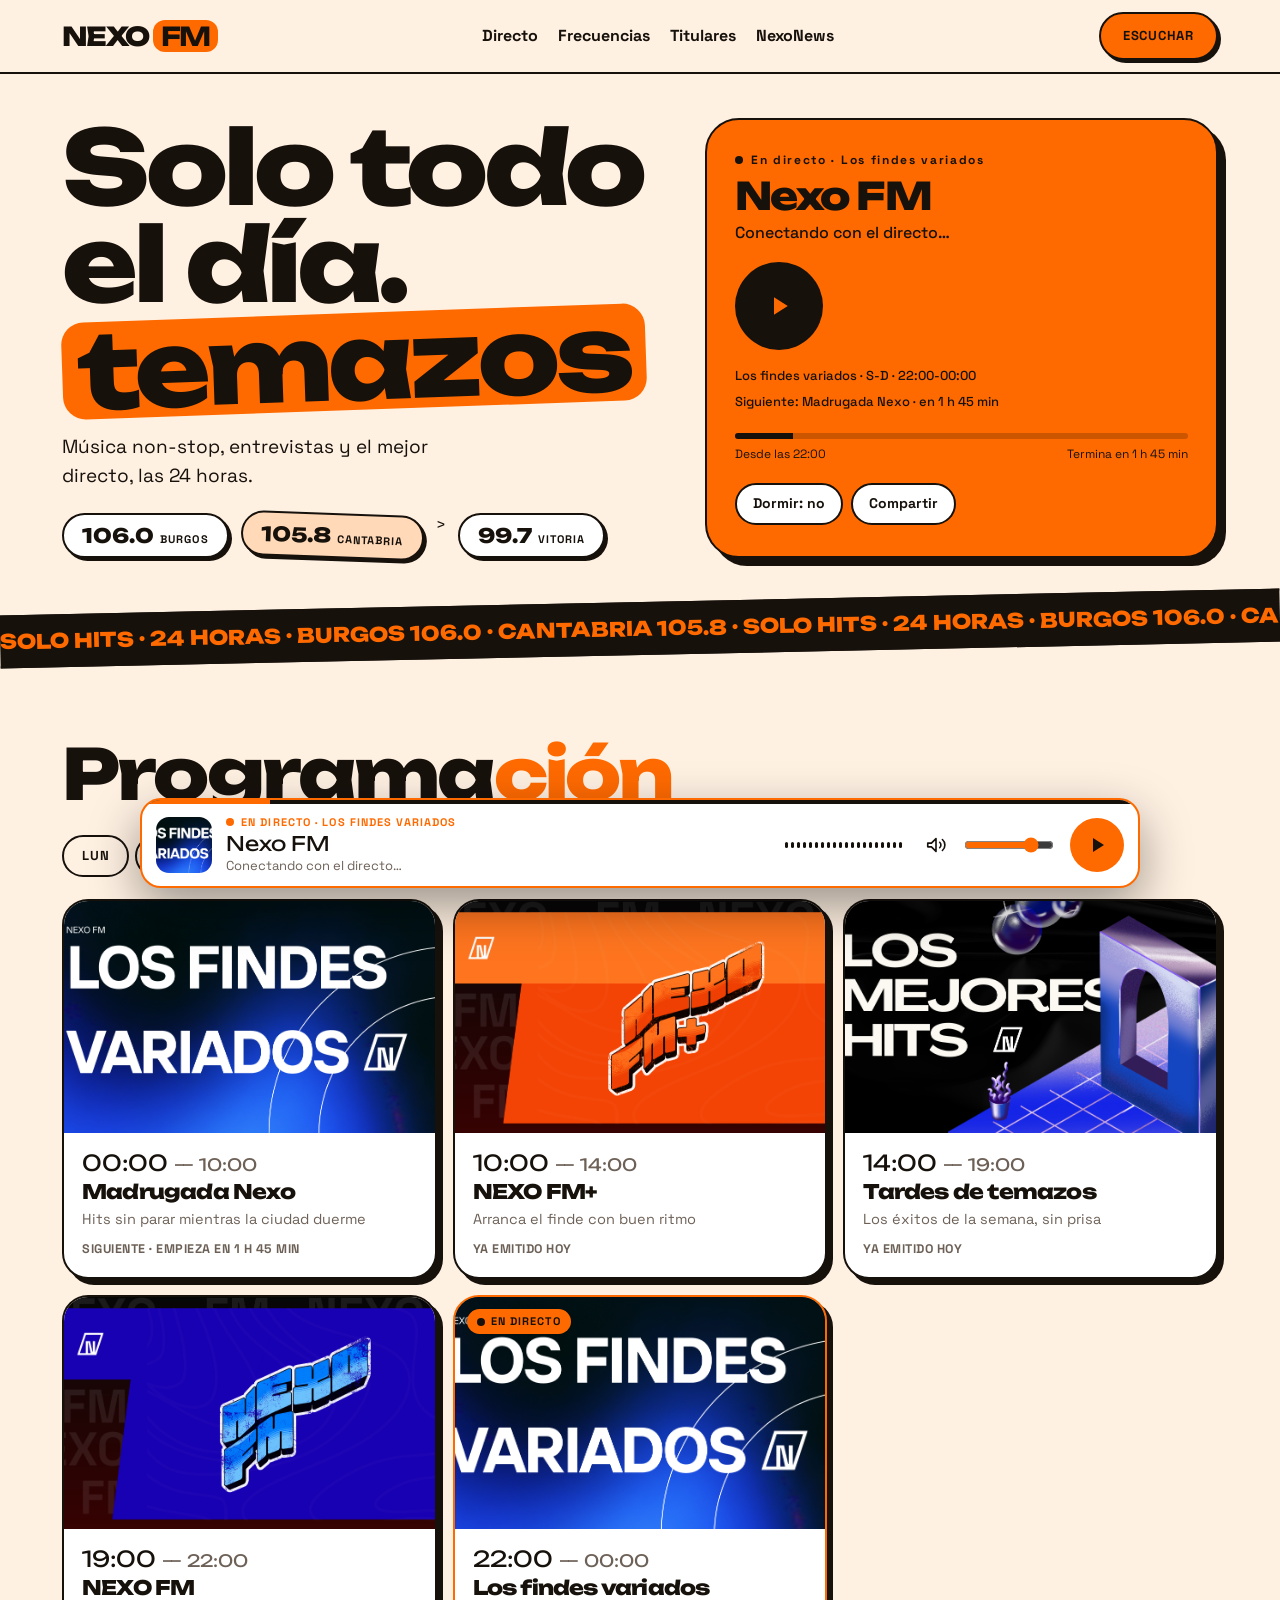
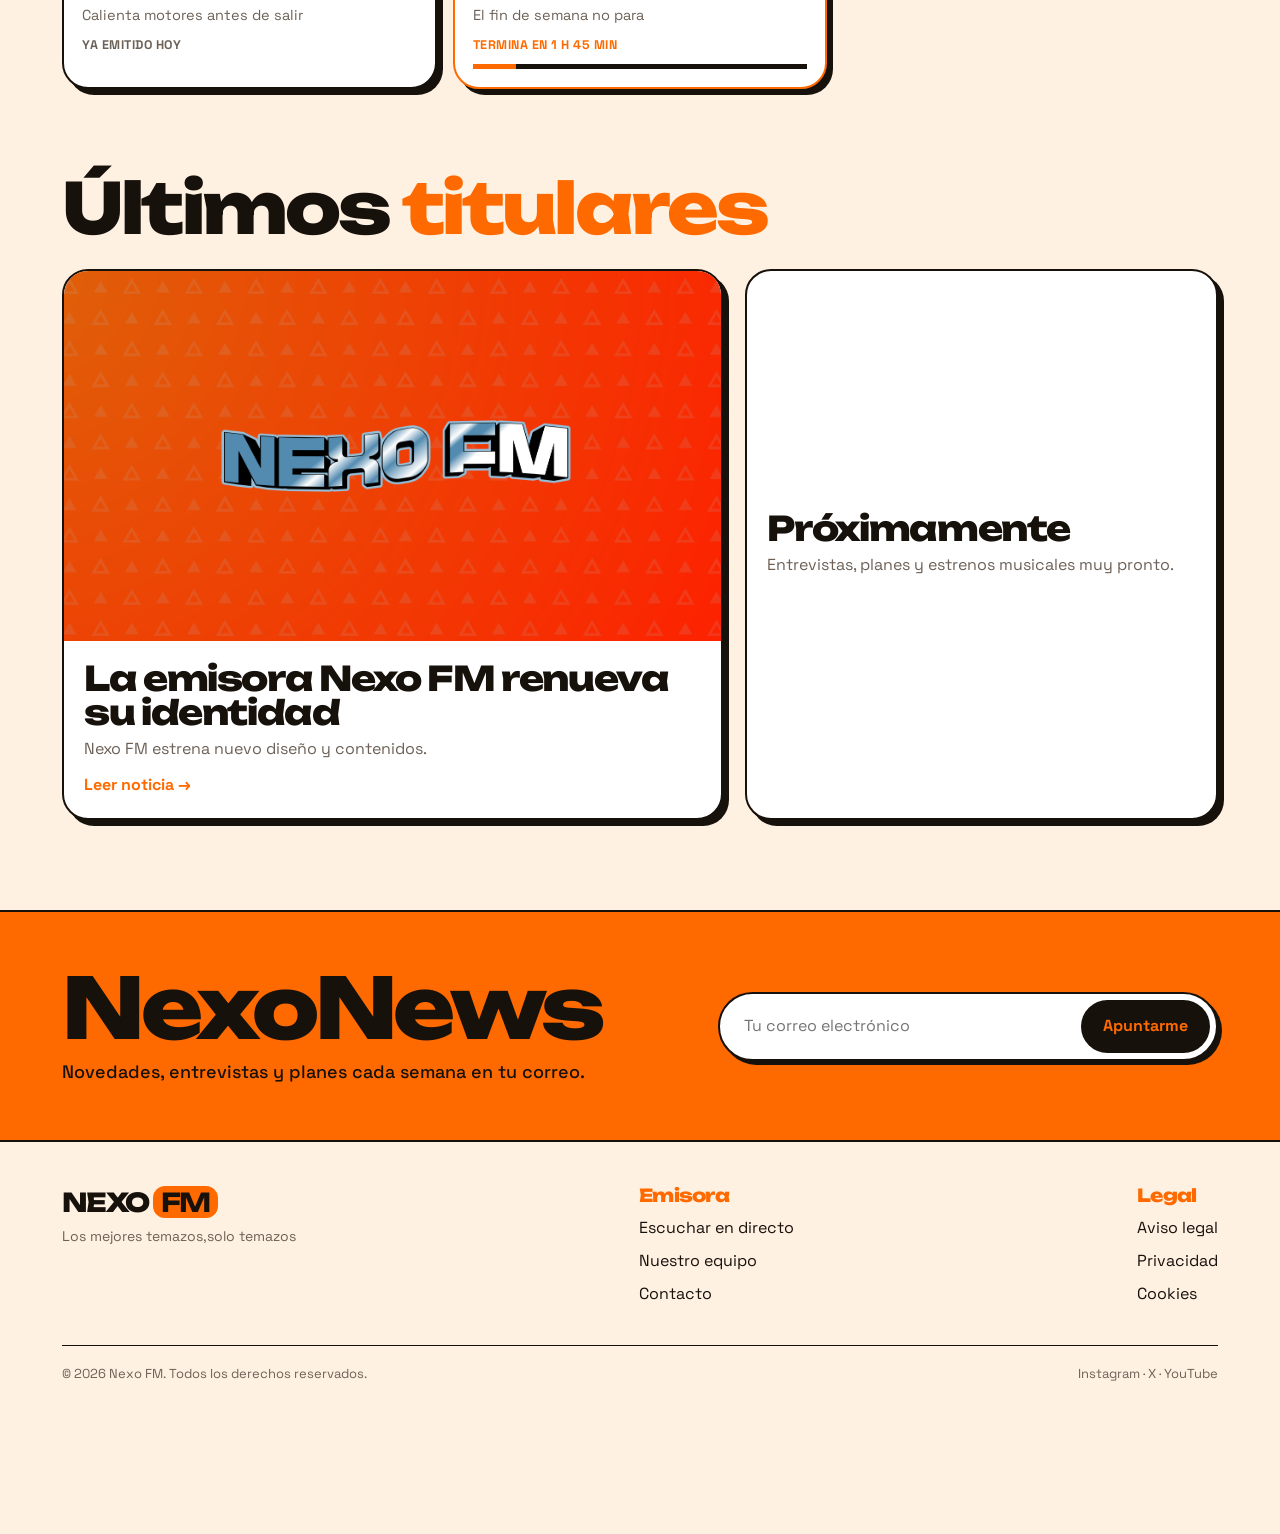
==== commit dbe1779e: "Update index.html" ====
--- a/index.html
+++ b/index.html
@@ -1,409 +1,145 @@
-<!DOCTYPE html>
-<html lang="es">
-<head>
-<meta charset="UTF-8">
-<meta name="viewport" content="width=device-width, initial-scale=1, viewport-fit=cover">
-<title>Nexo FM · Solo Hits en directo | Burgos 104.7 FM y Cantabria 105.8 FM</title>
-<meta name="description" content="Escucha Nexo FM en directo: solo hits las 24 horas. Radio musical en Burgos 104.7 FM y Cantabria 105.8 FM.">
-<meta name="robots" content="index, follow, max-image-preview:large">
-<link rel="canonical" href="https://www.nexofm.es/">
-<meta property="og:type" content="website"><meta property="og:site_name" content="Nexo FM"><meta property="og:locale" content="es_ES">
-<meta property="og:title" content="Nexo FM · Solo Hits en directo"><meta property="og:description" content="Los mejores temazos las 24 horas. Burgos 104.7 FM · Cantabria 105.8 FM."><meta property="og:url" content="https://www.nexofm.es/">
-<link rel="icon" href="data:image/svg+xml,%3Csvg xmlns='http://www.w3.org/2000/svg' viewBox='0 0 64 64'%3E%3Crect width='64' height='64' rx='10' fill='%23000'/%3E%3Cpath d='M18 46V18l28 28V18' fill='none' stroke='%23ff7a1a' stroke-width='7' stroke-linejoin='round'/%3E%3C/svg%3E">
-<script type="application/ld+json">
-{"@context":"https://schema.org","@graph":[
-{"@type":"RadioStation","@id":"https://www.nexofm.es/#radio","name":"Nexo FM","slogan":"Solo Hits","url":"https://www.nexofm.es/","description":"Radio musical en directo las 24 horas con los mejores hits.","inLanguage":"es","areaServed":[{"@type":"City","name":"Burgos"},{"@type":"AdministrativeArea","name":"Cantabria"}]},
-{"@type":"BroadcastService","name":"Nexo FM Burgos","broadcaster":{"@id":"https://www.nexofm.es/#radio"},"broadcastFrequency":{"@type":"BroadcastFrequencySpecification","broadcastFrequencyValue":"104.7","broadcastSignalModulation":"FM"}},
-{"@type":"BroadcastService","name":"Nexo FM Cantabria","broadcaster":{"@id":"https://www.nexofm.es/#radio"},"broadcastFrequency":{"@type":"BroadcastFrequencySpecification","broadcastFrequencyValue":"105.8","broadcastSignalModulation":"FM"}}
-]}
-</script>
-<link rel="preconnect" href="https://fonts.googleapis.com"><link rel="preconnect" href="https://fonts.gstatic.com" crossorigin>
-<link href="https://fonts.googleapis.com/css2?family=Anton&family=Space+Grotesk:wght@400;500;700&display=swap" rel="stylesheet">
-<style>
-:root{--bg:#0a0908;--sf:#151210;--ink:#f6f2ee;--mut:#a59d96;--ln:#2b2622;--or:#ff7a1a;--or2:#ff4d00;
-box-sizing:border-box;padding-top:env(safe-area-inset-top,0px);padding-bottom:env(safe-area-inset-bottom,0px)}
-*{box-sizing:border-box}
-html{height:100%;scroll-behavior:smooth;scroll-padding-top:90px;color-scheme:dark}
-body{margin:0;min-height:100%;background:var(--bg);color:var(--ink);font:400 16px/1.55 'Space Grotesk',system-ui,sans-serif;padding-bottom:120px;overflow-x:hidden}
-a{color:inherit;text-decoration:none}button{font:inherit;cursor:pointer}
-h1,h2,h3,h4{margin:0;font-family:Anton,Impact,sans-serif;font-weight:400;text-transform:uppercase;line-height:.95;letter-spacing:.01em}
-:focus-visible{outline:3px solid var(--or);outline-offset:2px}
-.wrap{max-width:1200px;margin:0 auto;padding:0 22px}
-.stripes{background:repeating-linear-gradient(135deg,var(--or) 0 10px,transparent 10px 22px)}
-/* cabecera */
-.top{position:sticky;top:env(safe-area-inset-top,0px);z-index:30;background:rgba(10,9,8,.88);backdrop-filter:blur(12px);-webkit-backdrop-filter:blur(12px);border-bottom:2px solid var(--or)}
-.top .wrap{display:flex;align-items:center;justify-content:space-between;gap:18px;height:70px}
-.logo{display:flex;align-items:center}
-.logo img{height:36px;width:auto;display:block}
-.logo .lt{display:none;font:400 30px Anton,sans-serif;letter-spacing:.02em}
-.logo .lt b{color:var(--or);font-weight:400}
-.logo.nofile img{display:none}.logo.nofile .lt{display:block}
-.mn{display:flex;gap:2px}
-.mn a{font-weight:700;font-size:13px;letter-spacing:.08em;text-transform:uppercase;padding:10px 14px;transition:.2s}
-.mn a:hover{background:var(--or);color:#000}
-.btn{background:var(--or);color:#000;border:0;padding:12px 22px;font-weight:700;font-size:13px;letter-spacing:.08em;text-transform:uppercase;clip-path:polygon(0 0,100% 0,100% 70%,92% 100%,0 100%);transition:.2s}
-.btn:hover{background:#fff}
-@media(max-width:760px){.mn{display:none}}
-/* hero */
-.hero{position:relative;overflow:hidden;border-bottom:2px solid var(--or)}
-.hero .bg{position:absolute;inset:0;width:100%;height:100%;object-fit:cover;opacity:0;filter:grayscale(1) contrast(1.1);mix-blend-mode:luminosity;transition:opacity .9s}
-.hero::before{content:"";position:absolute;inset:0;background:linear-gradient(90deg,#0a0908 30%,rgba(10,9,8,.6)),radial-gradient(50% 80% at 90% 100%,rgba(255,77,0,.5),transparent 70%)}
-.hero .wrap{position:relative;display:grid;grid-template-columns:1.4fr 1fr;gap:36px;align-items:center;padding-top:56px;padding-bottom:64px}
-@media(max-width:860px){.hero .wrap{grid-template-columns:1fr}}
-.tag{display:inline-flex;align-items:center;gap:8px;background:var(--or);color:#000;font-weight:700;font-size:12px;letter-spacing:.12em;text-transform:uppercase;padding:6px 12px;margin-bottom:18px}
-.dot{width:8px;height:8px;border-radius:50%;background:#000;display:inline-block;animation:bl 1.4s infinite}@keyframes bl{50%{opacity:.2}}
-.hero h1{font-size:clamp(76px,16vw,200px);line-height:.85}
-.hero h1 span{display:block;color:transparent;-webkit-text-stroke:2px var(--or)}
-.hero h1 em{font-style:normal;color:var(--or)}
-.hero p{font-size:19px;max-width:38ch;color:#d4ccc5;margin:22px 0 0}
-.freq{display:flex;gap:10px;flex-wrap:wrap;margin-top:22px}
-.freq span{border:2px solid var(--or);padding:6px 14px;font:400 22px Anton,sans-serif;letter-spacing:.03em}
-.freq small{font:500 12px 'Space Grotesk',sans-serif;color:var(--mut);margin-left:6px;letter-spacing:.06em}
-.nowc{background:var(--or);color:#000;padding:26px;position:relative;clip-path:polygon(0 0,100% 0,100% calc(100% - 28px),calc(100% - 28px) 100%,0 100%)}
-.nowc .l{font-weight:700;font-size:12px;letter-spacing:.14em;display:flex;align-items:center;gap:8px}
-.nowc .t{font:400 clamp(28px,4vw,40px) Anton,sans-serif;text-transform:uppercase;line-height:1;margin:10px 0 4px;overflow-wrap:anywhere}
-.nowc .a{font-weight:500;opacity:.8}
-.nowc .p{margin-top:12px;font-weight:700;font-size:13px}
-.pbtn{width:76px;height:76px;border-radius:50%;background:#000;color:var(--or);border:0;display:grid;place-items:center;flex:none;transition:transform .2s}
-.pbtn:hover{transform:scale(1.08)}.pbtn svg{width:30px;height:30px;fill:currentColor}
-.nowc .row1{display:flex;gap:18px;align-items:center}
-.pg{height:6px;background:rgba(0,0,0,.25);margin-top:14px}.pg i{display:block;height:100%;width:0;background:#000;transition:width 1s linear}
-.pgt{display:flex;justify-content:space-between;font-size:12px;font-weight:700;margin-top:6px}
-/* ticker */
-.tk{background:var(--or);color:#000;overflow:hidden;white-space:nowrap;border-bottom:2px solid #000}
-.tk div{display:inline-block;padding:10px 0;font:400 22px Anton,sans-serif;text-transform:uppercase;letter-spacing:.04em;animation:mq 28s linear infinite}
-@keyframes mq{to{transform:translateX(-50%)}}
-/* secciones */
-section{padding-top:84px}
-.sh{display:flex;align-items:center;gap:20px;margin-bottom:28px}
-.sh h2{font-size:clamp(46px,8vw,96px);flex:none}
-.sh h2 em{font-style:normal;color:var(--or)}
-.sh .stripes{flex:1;height:34px;min-width:40px}
-.tabs{display:flex;gap:6px;flex-wrap:wrap;margin-bottom:22px}
-.tabs button{position:relative;border:2px solid var(--ln);background:none;color:var(--ink);padding:9px 18px;font-weight:700;font-size:13px;letter-spacing:.08em;text-transform:uppercase;transition:.2s}
-.tabs button:hover{border-color:var(--or)}
-.tabs button[aria-selected=true]{background:var(--or);border-color:var(--or);color:#000}
-.td{position:absolute;top:5px;right:6px;width:5px;height:5px;border-radius:50%;background:var(--or)}
-.tabs button[aria-selected=true] .td{background:#000}
-.sched{display:grid;grid-template-columns:repeat(3,1fr);gap:16px}
-@media(max-width:900px){.sched{grid-template-columns:1fr 1fr}}
-@media(max-width:560px){.sched{grid-template-columns:1fr}}
-.card{position:relative;background:var(--sf);border:2px solid var(--ln);overflow:hidden;opacity:0;transform:translateY(14px);animation:in .5s cubic-bezier(.2,.7,.2,1) forwards;animation-delay:calc(var(--k)*60ms);transition:border-color .25s}
-@keyframes in{to{opacity:1;transform:none}}
-.card:hover{border-color:var(--or)}
-.card .im{aspect-ratio:16/10;background:#111;overflow:hidden;position:relative}
-.card .im img{width:100%;height:100%;object-fit:cover;display:block;filter:grayscale(1);transition:transform .6s,filter .4s}
-.card:hover .im img,.card.cur .im img{transform:scale(1.06);filter:none}
-.card .im::after{content:"";position:absolute;left:0;right:0;bottom:0;height:10px;background:repeating-linear-gradient(135deg,var(--or) 0 6px,transparent 6px 12px)}
-.card .bd{padding:16px 18px 18px}
-.card .hh{font:400 30px Anton,sans-serif;color:var(--or);letter-spacing:.02em}
-.card .hh span{color:var(--mut);font-size:18px}
-.card h3{font-size:26px;margin:6px 0 6px}
-.card p{margin:0;color:var(--mut);font-size:14.5px}
-.card .st{margin-top:10px;font-size:12.5px;font-weight:700;letter-spacing:.04em;color:var(--mut);min-height:19px;text-transform:uppercase}
-.card.cur{border-color:var(--or);box-shadow:0 0 0 2px var(--or) inset}
-.card.cur .st{color:var(--or)}
-.card .pgc{height:5px;background:var(--ln);margin-top:8px}.card .pgc i{display:block;height:100%;background:var(--or);transition:width 1s linear}
-.air{position:absolute;top:12px;left:12px;z-index:2;background:var(--or);color:#000;font-weight:700;font-size:11px;letter-spacing:.12em;padding:4px 10px;display:flex;align-items:center;gap:6px}
-/* titulares */
-.news{display:grid;grid-template-columns:1.5fr 1fr;gap:22px}
-@media(max-width:780px){.news{grid-template-columns:1fr}}
-.ph{aspect-ratio:16/10;background:#111;overflow:hidden;border:2px solid var(--ln)}
-.ph img{width:100%;height:100%;object-fit:cover;display:block;transition:transform .6s}
-.nw:hover .ph img{transform:scale(1.05)}.nw:hover h3,.nw:hover h4{color:var(--or)}
-.nw h3{font-size:clamp(34px,5vw,60px);margin:18px 0 10px}
-.nw h4{font-size:26px;margin:12px 0 6px}
-.nw p{margin:0;color:var(--mut)}
-.side{display:grid;gap:22px;align-content:start}
-.side .ph{aspect-ratio:16/8}
-.more{display:inline-block;margin-top:10px;font-weight:700;color:var(--or);text-transform:uppercase;font-size:13px;letter-spacing:.08em}
-.more:hover{text-decoration:underline}
-/* nexonews */
-.party{margin-top:90px;background:var(--or);color:#000;position:relative;overflow:hidden}
-.party::before{content:"";position:absolute;inset:0;background:repeating-linear-gradient(135deg,rgba(0,0,0,.09) 0 14px,transparent 14px 32px)}
-.party .wrap{position:relative;display:flex;flex-wrap:wrap;gap:28px;align-items:center;justify-content:space-between;padding-top:56px;padding-bottom:56px}
-.party h3{font-size:clamp(52px,9vw,110px)}
-.party p{margin:10px 0 0;font-weight:500;font-size:18px}
-.party form{display:flex;gap:0;flex:1;min-width:280px;max-width:520px}
-.party input{flex:1;min-width:0;border:3px solid #000;background:#fff;color:#000;padding:16px 18px;font:inherit}
-.party button{background:#000;color:var(--or);border:3px solid #000;padding:16px 24px;font-weight:700;text-transform:uppercase;letter-spacing:.08em}
-.ok{display:none;font-weight:700;margin-top:10px}.party.sent .ok{display:block}
-/* pie */
-footer{border-top:2px solid var(--or);padding:52px 0 30px}
-.fg{display:grid;grid-template-columns:1.5fr 1fr 1fr 1fr;gap:30px}
-@media(max-width:700px){.fg{grid-template-columns:1fr 1fr}}
-.fg h2{font-size:18px;color:var(--or);margin-bottom:14px}
-.fg a{display:block;margin-bottom:9px;color:#e6e1dd}.fg a:hover{color:var(--or)}
-.fg p{color:var(--mut);font-size:14px;max-width:30ch;margin:10px 0 0}
-.fb{display:flex;justify-content:space-between;flex-wrap:wrap;gap:10px;margin-top:34px;padding-top:20px;border-top:1px solid var(--ln);color:var(--mut);font-size:13px}
-.soc a{margin-left:16px}.soc a:hover{color:var(--or)}
-dialog{border:2px solid var(--or);width:min(560px,92vw);padding:30px;background:var(--sf);color:var(--ink)}
-dialog::backdrop{background:rgba(0,0,0,.75)}
-dialog h2{font-size:34px;margin:0 36px 14px 0}
-dialog p{color:var(--mut);margin:0 0 12px}dialog a{color:var(--or);font-weight:700}
-dialog .x{position:absolute;top:12px;right:16px;background:none;border:0;color:var(--ink);font-size:30px;line-height:1}
-.toast{position:fixed;left:50%;bottom:120px;transform:translateX(-50%);background:var(--ink);color:#000;padding:10px 18px;font-weight:700;font-size:14px;z-index:60;opacity:0;pointer-events:none;transition:opacity .25s}
-.toast.show{opacity:1}
-/* reproductor */
-.player{position:fixed;left:50%;transform:translateX(-50%);bottom:calc(12px + env(safe-area-inset-bottom,0px));width:min(1000px,calc(100% - 20px));z-index:40;background:rgba(21,18,16,.94);backdrop-filter:blur(16px);-webkit-backdrop-filter:blur(16px);border:2px solid var(--or);box-shadow:0 18px 50px rgba(0,0,0,.6)}
-.ppg{height:4px;background:var(--ln)}.ppg i{display:block;height:100%;width:0;background:var(--or);transition:width 1s linear}
-.player .in{display:flex;align-items:center;gap:14px;padding:10px 14px}
-.cv{width:58px;height:58px;overflow:hidden;flex:none;background:#222}
-.cv img{width:100%;height:100%;object-fit:cover;display:block}
-.pi{flex:1;min-width:0}
-.pb{display:flex;align-items:center;gap:7px;font-size:11px;font-weight:700;letter-spacing:.1em;text-transform:uppercase;color:var(--or);white-space:nowrap;overflow:hidden;text-overflow:ellipsis}
-.pb .dot{background:var(--or)}
-.pt{font:400 21px Anton,sans-serif;text-transform:uppercase;white-space:nowrap;overflow:hidden;text-overflow:ellipsis}
-.pa{font-size:13px;color:var(--mut);white-space:nowrap;overflow:hidden;text-overflow:ellipsis}
-.wf{display:flex;align-items:center;gap:3px;height:44px;flex:none}
-.wf i{width:3px;height:6px;background:#4a4440}
-.playing .wf i{background:var(--or);animation:w 1s ease-in-out infinite}
-@keyframes w{50%{height:36px}}
-.wf i:nth-child(3n){animation-delay:.2s}.wf i:nth-child(3n+1){animation-delay:.45s}.wf i:nth-child(4n){animation-delay:.7s}
-.vc{display:flex;align-items:center;gap:6px;flex:none}
-.mt{background:none;border:0;color:#fff;width:40px;height:40px;display:grid;place-items:center}
-.mt svg{width:22px;height:22px;stroke:currentColor;fill:none;stroke-width:1.8;stroke-linecap:round;stroke-linejoin:round}
-.vol{width:90px;accent-color:var(--or)}
-.player .pbtn{width:54px;height:54px;background:var(--or);color:#000}
-.player .pbtn svg{width:24px;height:24px}
-@media(max-width:760px){.wf{display:none}}
-@media(max-width:560px){.vol{display:none}.cv{width:48px;height:48px}.pt{font-size:18px}}
-@media(prefers-reduced-motion:reduce){*{animation:none!important;transition:none!important}.card{opacity:1;transform:none}}
-</style>
-</head>
-<body>
-<header class="top"><div class="wrap">
-  <a class="logo" href="#inicio" aria-label="Nexo FM, inicio"><img src="logo.png" alt="Nexo FM, Solo Hits" onerror="this.parentNode.classList.add('nofile')"><span class="lt">NEXO<b>FM</b></span></a>
-  <nav class="mn" aria-label="Principal"><a href="#inicio">Directo</a><a href="#programas">Programación</a><a href="#titulares">Titulares</a><a href="#nexonews">NexoNews</a></nav>
-  <button class="btn" id="topPlay">Escuchar en directo</button>
-</div></header>
-
-<dialog id="dlg" aria-labelledby="dt"><button class="x" id="dx" aria-label="Cerrar">&times;</button><h2 id="dt"></h2><div id="db"></div></dialog>
-
-<main id="inicio">
-  <div class="hero">
-    <img class="bg" id="heroBg" alt="" src="portada.jpg">
-    <div class="wrap">
-      <div>
-        <div class="tag"><span class="dot"></span><span id="liveTxt">En directo</span></div>
-        <h1>Nexo<span>Solo</span><em>Hits</em></h1>
-        <p>Música non-stop, entrevistas y el mejor directo, todo el día.</p>
-        <div class="freq"><span>104.7<small>BURGOS</small></span><span>105.8<small>CANTABRIA</small></span></div>
-      </div>
-      <div class="nowc">
-        <div class="l"><span class="dot"></span>SONANDO AHORA</div>
-        <div class="t" id="nowTrack">Nexo FM</div><div class="a" id="nowArtist">Pulsa play para escuchar</div>
-        <div class="p" id="nowProg">Solo hits, 24 horas</div>
-        <div class="row1" style="margin-top:18px"><button class="pbtn" id="heroPlay" aria-label="Escuchar en directo"><svg id="heroIcon" viewBox="0 0 24 24"><path d="M8 5v14l11-7z"/></svg></button><div style="flex:1;min-width:0"><div class="p" id="nxLine" style="margin:0"></div></div></div>
-        <div id="pgw"><div class="pg"><i id="pgBar"></i></div><div class="pgt"><span id="pgL"></span><span id="pgR"></span></div></div>
-      </div>
-    </div>
-  </div>
-  <div class="tk" aria-hidden="true"><div>SOLO HITS ✦ 24 HORAS ✦ BURGOS 104.7 FM ✦ CANTABRIA 105.8 FM ✦ SOLO HITS ✦ 24 HORAS ✦ BURGOS 104.7 FM ✦ CANTABRIA 105.8 FM ✦ SOLO HITS ✦ 24 HORAS ✦ BURGOS 104.7 FM ✦ CANTABRIA 105.8 FM ✦ SOLO HITS ✦ 24 HORAS ✦ BURGOS 104.7 FM ✦ CANTABRIA 105.8 FM ✦ </div></div>
-
-  <div class="wrap">
-  <section id="programas">
-    <div class="sh"><h2>Pro<em>gramación</em></h2><div class="stripes"></div></div>
-    <div class="tabs" id="tabs" role="tablist" aria-label="Día de la semana"></div>
-    <div class="sched" id="list"></div>
-  </section>
-
-  <section id="titulares">
-    <div class="sh"><h2>Últimos <em>titulares</em></h2><div class="stripes"></div></div>
-    <div class="news">
-      <article class="nw">
-        <div class="ph"><img src="sfot.png" alt="Nexo FM renueva su identidad" loading="lazy" onerror="this.onerror=null;this.src=__art(this.alt,250)"></div>
-        <h3>La emisora Nexo FM renueva su identidad</h3>
-        <p>Nexo FM estrena nuevo diseño y contenidos.</p><a class="more" href="#" data-m="n0">Leer noticia →</a>
-      </article>
-      <div class="side">
-        <article class="nw"><div class="ph"><img src="noticia-2.jpg" alt="Próximamente" loading="lazy" onerror="this.onerror=null;this.src=__art(this.alt,190)"></div><h4>Próximamente</h4><p>Muy pronto, más novedades de la emisora.</p></article>
-        <article class="nw"><div class="ph"><img src="noticia-3.jpg" alt="Próximamente" loading="lazy" onerror="this.onerror=null;this.src=__art(this.alt,320)"></div><h4>Próximamente</h4><p>Entrevistas, planes y estrenos musicales.</p></article>
-      </div>
-    </div>
-  </section>
-  </div>
-
-  <div class="party" id="nexonews">
-    <div class="wrap">
-      <div><h3>Nexo<br>News</h3><p>Novedades, entrevistas y planes cada semana en tu correo.</p><div class="ok" role="status">Listo. Revisa tu correo para confirmar.</div></div>
-      <form id="nlForm"><input type="email" placeholder="Tu correo electrónico" aria-label="Tu correo electrónico" required><button type="submit">Apuntarme</button></form>
-    </div>
-  </div>
-</main>
-
-<footer><div class="wrap">
-  <div class="fg">
-    <div><div class="logo"><img src="logo.png" alt="Nexo FM, Solo Hits" onerror="this.parentNode.classList.add('nofile')"><span class="lt">NEXO<b>FM</b></span></div><p>Solo hits y lo mejor de la música, en directo las 24 horas.</p></div>
-    <div><h2>Secciones</h2><a href="#inicio">Directo</a><a href="#programas">Programación</a><a href="#titulares">Titulares</a></div>
-    <div><h2>Emisora</h2><a href="#" id="footPlay">Escuchar en directo</a><a href="#" data-m="equipo">Nuestro equipo</a><a href="#" data-m="contacto">Contacto</a></div>
-    <div><h2>Legal</h2><a href="#" data-m="legal">Aviso legal</a><a href="#" data-m="privacidad">Privacidad</a><a href="#" data-m="cookies">Cookies</a></div>
-  </div>
-  <div class="fb"><span>© 2026 Nexo FM. Todos los derechos reservados.</span><span class="soc"><a href="https://www.instagram.com/nexofm_es" target="_blank" rel="noopener">Instagram</a><a href="https://x.com/nexofm_es" target="_blank" rel="noopener">X</a><a href="https://www.youtube.com/@nexofm" target="_blank" rel="noopener">YouTube</a></span></div>
-</div></footer>
-
-<div class="player" id="player" role="region" aria-label="Reproductor de Nexo FM">
-  <div class="ppg" aria-hidden="true"><i id="ppBar"></i></div>
-  <div class="in">
-    <div class="cv"><img id="pCover" alt=""></div>
-    <div class="pi"><div class="pb"><span class="dot"></span><span id="pBadge">En directo</span></div><div class="pt" id="pTrack">Nexo FM</div><div class="pa" id="pArtist">Pulsa play para escuchar</div></div>
-    <div class="wf" aria-hidden="true"><i></i><i></i><i></i><i></i><i></i><i></i><i></i><i></i><i></i><i></i><i></i><i></i><i></i><i></i><i></i><i></i><i></i><i></i><i></i><i></i></div>
-    <div class="vc"><button class="mt" id="mute" aria-label="Silenciar"><svg id="muteIc" viewBox="0 0 24 24"></svg></button><input class="vol" id="vol" type="range" min="0" max="100" value="80" aria-label="Volumen"></div>
-    <button class="pbtn" id="fab" aria-label="Reproducir"><svg id="fabIcon" viewBox="0 0 24 24"><path d="M8 5v14l11-7z"/></svg></button>
-  </div>
-</div>
-<audio id="audio" preload="none"></audio>
-<div class="toast" id="toast" role="status"></div>
-
-<script>
-(function(){
-  var $ = function(id){ return document.getElementById(id); };
-  var CE = 'info@nexofm.es';
-  function pad(n){ return (n < 10 ? '0' : '') + n; }
-  var P = [
-    {n:'Madrugada Nexo', img:'NOCHV.png', h:250, d:'Hits sin parar mientras la ciudad duerme', days:[1,2,3,4,5], s:0, e:8},
-    {n:'Las mañanas techno', img:'Las.png', h:260, d:'Las mañanas con más energía', days:[1,2,3,4,5], s:8, e:12},
-    {n:'Hits del mediodía', img:'hits medio.png', h:220, d:'Un respiro con los temas que más suenan', days:[1,2,3,4,5], s:12, e:14},
-    {n:'Los mejores hits', img:'lmhits.png', h:200, d:'Los temazos del momento', days:[1,2,3,4,5], s:14, e:19},
-    {n:'Música variada', img:'musicav.png', h:330, d:'Música variada todo el día', days:[1,2,3,4,5], s:19, e:22},
-    {n:'Nexo Night', img:'nnights.png', h:300, d:'Cerramos el día con lo mejor', days:[1,2,3,4,5], s:22, e:24},
-    {n:'Madrugada Nexo', img:'FINV.png', h:270, d:'Hits sin parar mientras la ciudad duerme', days:[0,6], s:0, e:10},
-    {n:'Brunch de hits', img:'lmhits.png', h:210, d:'Arranca el finde con buen ritmo', days:[0,6], s:10, e:14},
-    {n:'Tardes de temazos', img:'lmhits.png', h:200, d:'Los éxitos de la semana, sin prisa', days:[0,6], s:14, e:19},
-    {n:'Previa Nexo', img:'Las.png', h:260, d:'Calienta motores antes de salir', days:[0,6], s:19, e:22},
-    {n:'Los findes variados', img:'FINV.png', h:150, d:'El fin de semana no para', days:[0,6], s:22, e:24}
-  ];
-  P.forEach(function(p){ p.l = (p.days.length === 5 ? 'L-V' : 'S-D') + ' · ' + pad(p.s) + ':00-' + pad(p.e % 24) + ':00'; });
-  var TAB = [[1,'Lun'],[2,'Mar'],[3,'Mié'],[4,'Jue'],[5,'Vie'],[6,'Sáb'],[0,'Dom']];
-  var cvKey = '', sel = new Date().getDay(), bgKey = '', curKey = '';
-  function art(label, hue, nt){
-    hue = +hue || 230; var bars = '', i;
-    for (i = 0; i < 28; i++){ var hh = 40 + Math.abs(Math.sin(i*1.7 + hue)) * 190; bars += '<rect x="'+(24+i*27)+'" y="'+(500-hh)+'" width="14" height="'+hh+'" fill="#fff" opacity=".14"/>'; }
-    var fs = Math.max(22, Math.min(48, 520 / (label.length * .78)));
-    var svg = '<svg xmlns="http://www.w3.org/2000/svg" viewBox="0 0 800 500"><defs><linearGradient id="g" x1="0" y1="0" x2="1" y2="1"><stop offset="0" stop-color="#150d08"/><stop offset="1" stop-color="hsl('+(10+hue%30)+',80%,24%)"/></linearGradient></defs><rect width="800" height="500" fill="url(#g)"/><circle cx="660" cy="110" r="150" fill="#ff7a1a" opacity=".9"/>'+bars+(nt?'':'<text x="400" y="300" text-anchor="middle" font-family="Impact,Arial Black,sans-serif" font-size="'+fs+'" fill="#fff">'+label.toUpperCase().replace(/&/g,'&amp;').replace(/</g,'&lt;')+'</text>')+'</svg>';
-    return 'data:image/svg+xml,' + encodeURIComponent(svg);
-  }
-  window.__art = art;
-  function fmt(m){ m = Math.max(0, Math.ceil(m)); var h = Math.floor(m/60), r = m % 60; return h ? h + ' h' + (r ? ' ' + r + ' min' : '') : r + ' min'; }
-  function state(now){
-    var d = now.getDay(), m = now.getHours()*60 + now.getMinutes() + now.getSeconds()/60, cur = null, nx = null, best = 1e9;
-    P.forEach(function(p){
-      if (p.days.indexOf(d) > -1 && m >= p.s*60 && m < p.e*60) cur = p;
-      for (var k = 0; k <= 7; k++){ if (p.days.indexOf((d+k)%7) < 0) continue; var st = k*1440 + p.s*60; if (st <= m) continue; if (st - m < best){ best = st - m; nx = p; } }
-    });
-    return {cur:cur, nx:nx, wait:best, m:m, d:d};
-  }
-  function stat(p, s){
-    if (sel !== s.d || p.days.indexOf(s.d) < 0) return ['', 0];
-    if (p === s.cur) return ['Termina en ' + fmt(p.e*60 - s.m), (s.m - p.s*60) / ((p.e - p.s)*60) * 100];
-    if (p === s.nx && s.wait < 1440) return ['Siguiente · empieza en ' + fmt(s.wait), 0];
-    return [s.m >= p.e*60 ? 'Ya emitido hoy' : 'Más tarde hoy', 0];
-  }
-  function render(){
-    var s = state(new Date()), rows = P.filter(function(p){ return p.days.indexOf(sel) > -1; }).sort(function(a,b){ return a.s - b.s; });
-    $('tabs').innerHTML = TAB.map(function(t){ return '<button role="tab" data-d="'+t[0]+'" aria-selected="'+(t[0]===sel)+'">'+t[1]+(t[0]===s.d?'<i class="td"></i>':'')+'</button>'; }).join('');
-    $('list').innerHTML = rows.map(function(p, k){
-      var i = P.indexOf(p), on = p === s.cur && sel === s.d, r = stat(p, s);
-      return '<article class="card'+(on?' cur':'')+'" style="--k:'+k+'"><div class="im">'+(on?'<span class="air"><span class="dot"></span>EN DIRECTO</span>':'')+'<img src="'+p.img+'" alt="'+p.n+'" loading="lazy" onerror="this.onerror=null;this.src=__art(\''+p.n.replace(/'/g,'')+'\','+p.h+')"></div><div class="bd"><div class="hh">'+pad(p.s)+':00 <span>— '+pad(p.e % 24)+':00</span></div><h3>'+p.n+'</h3><p>'+p.d+'</p><div class="st" id="st'+i+'">'+r[0]+'</div>'+(on?'<div class="pgc"><i id="pb'+i+'" style="width:'+r[1]+'%"></i></div>':'')+'</div></article>';
-    }).join('');
-  }
-  $('tabs').addEventListener('click', function(e){ var b = e.target.closest('button'); if (b){ sel = +b.dataset.d; render(); } });
-  function setBg(src, label, hue){
-    if (bgKey === src) return; bgKey = src;
-    var im = $('heroBg'); im.style.opacity = 0;
-    im.onload = function(){ im.style.opacity = .55; };
-    im.onerror = function(){ im.onerror = null; im.src = art(label, hue, 1); };
-    im.src = src;
-  }
-  function tick(){
-    var s = state(new Date()), c = s.cur;
-    setBg(c ? c.img : 'portada.jpg', c ? c.n : 'Nexo FM', c ? c.h : 230);
-    var ci = c ? c.img : 'portada.jpg';
-    if (cvKey !== ci){ cvKey = ci; var pc = $('pCover'); pc.onerror = function(){ pc.onerror = null; pc.src = art(c ? c.n : 'Nexo FM', c ? c.h : 230, 1); }; pc.src = ci; }
-    $('pBadge').textContent = 'En directo · ' + (c ? c.n : 'Solo hits 24 h');
-    $('ppBar').style.width = c ? ((s.m - c.s*60) / ((c.e - c.s)*60) * 100) + '%' : '0';
-    if (curKey !== (c ? c.n : '-')){
-      curKey = c ? c.n : '-';
-      $('liveTxt').textContent = 'En directo · ' + (c ? c.n : 'Solo hits 24 h');
-      $('nowProg').textContent = c ? c.n + ' · ' + c.l : 'Solo hits, 24 horas';
-      render();
-    }
-    $('pgw').style.display = c ? '' : 'none';
-    if (c){ $('pgBar').style.width = ((s.m - c.s*60) / ((c.e - c.s)*60) * 100) + '%'; $('pgL').textContent = 'Desde las ' + c.s + ':00'; $('pgR').textContent = 'Termina en ' + fmt(c.e*60 - s.m); }
-    $('nxLine').textContent = 'Siguiente: ' + s.nx.n + ' · en ' + fmt(s.wait);
-    P.forEach(function(p, i){ var r = stat(p, s), e = $('st'+i), b = $('pb'+i); if (e) e.textContent = r[0]; if (b) b.style.width = r[1] + '%'; });
-  }
-  var M = {
-    equipo:['Nuestro equipo','<p>Nexo FM es una emisora musical de solo hits, con emisión las 24 horas en Burgos (104.7 FM) y Cantabria (105.8 FM).</p><p>Detrás del micro hay un equipo de locutores y programadores que selecciona cada día los temas del momento.</p>'],
-    contacto:['Contacto','<p>Escríbenos a <a href="mailto:'+CE+'">'+CE+'</a> para publicidad, peticiones o colaboraciones.</p><p>Frecuencias: Burgos 104.7 FM · Cantabria 105.8 FM.</p>'],
-    legal:['Aviso legal','<p>Este sitio web es propiedad de Nexo FM. Los contenidos, marcas y logotipos son de su titular y no pueden reproducirse sin autorización.</p>'],
-    privacidad:['Privacidad','<p>La dirección de correo que facilites para recibir novedades se usará solo para ese fin. Puedes pedir su baja escribiendo a <a href="mailto:'+CE+'">'+CE+'</a>.</p>'],
-    cookies:['Cookies','<p>Esta web no usa cookies de seguimiento propias. Servicios externos como Google Fonts y el servidor de streaming pueden recibir tu dirección IP al cargar.</p>'],
-    n0:['Nexo FM renueva su identidad','<p>La emisora Nexo FM renueva su identidad con un nuevo diseño y contenido.</p>']
-  };
-  var dlg = $('dlg');
-  document.addEventListener('click', function(e){
-    var a = e.target.closest('[data-m]'); if (!a) return; e.preventDefault();
-    var m = M[a.dataset.m]; if (!m) return; $('dt').textContent = m[0]; $('db').innerHTML = m[1];
-    if (dlg.showModal) dlg.showModal(); else dlg.setAttribute('open', '');
-  });
-  $('dx').addEventListener('click', function(){ dlg.close(); });
-  dlg.addEventListener('click', function(e){ if (e.target === dlg) dlg.close(); });
-  $('nlForm').addEventListener('submit', function(e){ e.preventDefault(); $('nexonews').classList.add('sent'); e.target.reset(); });
-
-  var tt;
-  function toast(m){ var t = $('toast'); t.textContent = m; t.classList.add('show'); clearTimeout(tt); tt = setTimeout(function(){ t.classList.remove('show'); }, 2800); }
-  var STREAM = 'https://stream.zeno.fm/6wxdxt9fvpltv', META = 'https://api.zeno.fm/mounts/metadata/subscribe/6wxdxt9fvpltv';
-  var a = $('audio'), playing = false, loading = false;
-  var IP = '<path d="M8 5v14l11-7z"/>', IA = '<path d="M6 5h4v14H6zm8 0h4v14h-4z"/>', IL = '<circle cx="12" cy="12" r="8" fill="none" stroke="currentColor" stroke-width="3" stroke-dasharray="25 25"><animateTransform attributeName="transform" type="rotate" from="0 12 12" to="360 12 12" dur=".8s" repeatCount="indefinite"/></circle>';
-  function ui(s){
-    var i = s === 'play' ? IP : s === 'pause' ? IA : IL;
-    $('fabIcon').innerHTML = i; $('heroIcon').innerHTML = i;
-    $('fab').setAttribute('aria-label', s === 'pause' ? 'Pausar' : 'Reproducir');
-    $('heroPlay').setAttribute('aria-label', s === 'pause' ? 'Pausar' : 'Escuchar en directo');
-    $('player').classList.toggle('playing', s === 'pause');
-  }
-  function np(t, ar){
-    $('nowTrack').textContent = $('pTrack').textContent = t;
-    $('nowArtist').textContent = $('pArtist').textContent = ar;
-    if ('mediaSession' in navigator && window.MediaMetadata) navigator.mediaSession.metadata = new MediaMetadata({title:t, artist:ar, album:'Nexo FM · Solo Hits'});
-  }
-  function toggle(e){
-    if (e && e.preventDefault) e.preventDefault();
-    if (loading) return;
-    if (playing) { a.pause(); return; }
-    loading = true; ui('load');
-    if (a.src !== STREAM) a.src = STREAM;
-    a.play().catch(function(){ loading = false; ui('play'); toast('No se ha podido conectar con el directo.'); });
-  }
-  a.addEventListener('playing', function(){ loading = false; playing = true; ui('pause'); });
-  a.addEventListener('waiting', function(){ loading = true; ui('load'); });
-  a.addEventListener('pause', function(){ loading = false; playing = false; ui('play'); });
-  a.addEventListener('error', function(){ loading = false; playing = false; ui('play'); });
-  ['fab','heroPlay','footPlay','topPlay'].forEach(function(id){ $(id).addEventListener('click', toggle); });
-  if ('mediaSession' in navigator) { navigator.mediaSession.setActionHandler('play', toggle); navigator.mediaSession.setActionHandler('pause', function(){ a.pause(); }); }
-  ui('play'); a.volume = .8;
-  var SP = '<path d="M3 10v4h4l5 5V5L7 10z"/>', IV = SP + '<path d="M16 9a4 4 0 0 1 0 6"/><path d="M19 6a8 8 0 0 1 0 12"/>', IM = SP + '<path d="M17 9l5 6M22 9l-5 6"/>';
-  function muteUi(){ var m = a.muted || a.volume === 0; $('muteIc').innerHTML = m ? IM : IV; $('mute').setAttribute('aria-label', m ? 'Activar sonido' : 'Silenciar'); }
-  $('vol').addEventListener('input', function(e){ a.volume = e.target.value / 100; a.muted = false; muteUi(); });
-  $('mute').addEventListener('click', function(){ if (a.volume === 0){ a.volume = .8; $('vol').value = 80; a.muted = false; } else a.muted = !a.muted; muteUi(); });
-  muteUi();
-
-  np('Nexo FM', 'Conectando con el directo…');
-  var got = false, fb = setTimeout(function(){ if (!got) np('Nexo FM', 'En directo · Solo Hits'); }, 4000);
-  try {
-    var es = new EventSource(META);
-    es.onmessage = function(ev){
-      try {
-        var d = JSON.parse(ev.data), t = d.streamTitle || '', p = t.split(' - ');
-        got = true; clearTimeout(fb);
-        if (p.length >= 2) np(p.slice(1).join(' - ').trim(), p[0].trim()); else if (t) np(t, 'Nexo FM');
-      } catch(x){}
-    };
-    es.onerror = function(){};
-  } catch(x){ np('Nexo FM', 'En directo · Solo Hits'); }
-  tick(); setInterval(tick, 1000);
-})();
-</script>
-</body>
-</html>
+<!DOCTYPE html>
+<html lang="es">
+<head>
+<meta charset="UTF-8">
+<meta name="color-scheme" content="light">
+<meta name="viewport" content="width=device-width, initial-scale=1, viewport-fit=cover">
+<title>NEXO FM | SOLO TEMAZOS</title>
+<meta name="description" content="Escucha NEXO FM en directo: solo temazos las 24 horas. Burgos 106.9 FM y Cantabria 105.8 FM.">
+<link rel="icon" href="data:image/svg+xml,%3Csvg xmlns='http://www.w3.org/2000/svg' viewBox='0 0 64 64'%3E%3Crect width='64' height='64' rx='14' fill='%23ff6a00'/%3E%3Cpath d='M18 46V18l28 28V18' fill='none' stroke='%23000' stroke-width='7' stroke-linejoin='round'/%3E%3C/svg%3E">
+<link href="https://fonts.googleapis.com/css2?family=Unbounded:wght@500;800&family=Space+Grotesk:wght@400;500;700&display=swap" rel="stylesheet">
+<link rel="stylesheet" href="nexo.css">
+<style>
+:root{color-scheme:light;--ac:#ff6a00;--bg:#fff1e2;--sf:#fff;--ink:#17110c;--mut:#6d6157;--ln:#17110c;--on:#17110c;--rad:26px;--fd:'Unbounded',sans-serif;--pbg:#fff}
+body{background:var(--bg)}
+h1,h2,h3,h4{font-weight:800;letter-spacing:-.04em}
+.card{box-shadow:6px 6px 0 var(--ln)}.card h3{font-size:20px}.card .hh{font-size:22px;color:var(--ink)}
+.card .im img{filter:none}
+.btn,.tabs button[aria-selected=true]{border:2px solid var(--ln);box-shadow:3px 3px 0 var(--ln)}
+.top{position:sticky;top:0;z-index:30;background:var(--bg);border-bottom:2px solid var(--ln)}
+.top .wrap{display:flex;align-items:center;justify-content:space-between;height:72px;gap:16px}
+.logo{font:800 26px var(--fd);letter-spacing:-.06em}.logo b{background:var(--ac);padding:0 8px;border-radius:12px;margin-left:4px;color:var(--ink)}
+.mn{display:flex;gap:20px;font-weight:700}.mn a:hover{color:var(--ac)}
+@media(max-width:760px){.mn{display:none}}
+.hero{display:grid;grid-template-columns:1.2fr 1fr;gap:28px;padding-top:44px;align-items:stretch}
+@media(max-width:860px){.hero{grid-template-columns:1fr}}
+.hero h1{font-size:clamp(44px,8vw,104px);line-height:.95}
+.hero h1 mark{background:var(--ac);color:var(--ink);padding:0 .15em;border-radius:.22em;display:inline-block;transform:rotate(-2deg)}
+.hero p{font-size:19px;max-width:36ch;margin:22px 0}
+.stk{display:flex;gap:12px;flex-wrap:wrap}
+.stk span{background:var(--sf);border:2px solid var(--ln);border-radius:99px;padding:8px 18px;font:800 20px var(--fd);box-shadow:3px 3px 0 var(--ln)}
+.stk span:nth-child(2){transform:rotate(2deg);background:#ffd9b8}
+.stk small{font:700 11px var(--fb);letter-spacing:.1em;margin-left:6px}
+.nowc{background:var(--ac);color:var(--ink);border:2px solid var(--ln);border-radius:34px;padding:28px;box-shadow:8px 8px 0 var(--ln);display:flex;flex-direction:column;gap:6px;justify-content:center}
+.nowc .l{font-weight:700;font-size:12px;letter-spacing:.14em;display:flex;gap:8px;align-items:center}
+.nowc .t{font:800 clamp(24px,3.4vw,38px) var(--fd);letter-spacing:-.04em;line-height:1.05;overflow-wrap:anywhere}
+.nowc .a,.nowc .p{font-weight:500}.nowc .p{font-size:13px}
+.nowc .pbtn{background:var(--ink);color:var(--ac);width:88px;height:88px;margin:10px 0}
+.nowc .pg{background:rgba(0,0,0,.2)}.nowc .pg i{background:var(--ink)}.nowc .pgt{color:var(--ink)}
+.tk{margin-top:44px;background:var(--ink);color:var(--ac);overflow:hidden;white-space:nowrap;transform:rotate(-1.2deg);border-block:2px solid var(--ln)}
+.tk div{display:inline-block;padding:12px 0;font:800 20px var(--fd);animation:mq 26s linear infinite}@keyframes mq{to{transform:translateX(-50%)}}
+.sh h2{font-size:clamp(34px,6vw,70px);margin-bottom:26px}.sh h2 em{font-style:normal;color:var(--ac)}
+.news{display:grid;grid-template-columns:1.4fr 1fr;gap:22px}@media(max-width:780px){.news{grid-template-columns:1fr}}
+.nw{background:var(--sf);border:2px solid var(--ln);border-radius:var(--rad);box-shadow:6px 6px 0 var(--ln);overflow:hidden}
+.nw img{width:100%;aspect-ratio:16/9;object-fit:cover;display:block;background:#ffd9b8}
+.nw div{padding:20px}.nw h3{font-size:clamp(22px,3vw,34px);margin-bottom:8px}.nw p{margin:0;color:var(--mut)}
+.nw a{display:inline-block;margin-top:12px;font-weight:700;color:var(--ac)}
+.party{margin-top:90px;background:var(--ac);border-block:2px solid var(--ln)}
+.party .wrap{display:flex;flex-wrap:wrap;gap:24px;align-items:center;justify-content:space-between;padding-block:54px}
+.party h3{font-size:clamp(40px,7vw,84px);color:var(--ink)}.party p{margin:8px 0 0;font-weight:500;font-size:18px;color:var(--ink)}
+.party form{display:flex;flex:1;min-width:280px;max-width:500px;background:#fff;border:2px solid var(--ln);border-radius:99px;padding:6px;box-shadow:4px 4px 0 var(--ln)}
+.party input{flex:1;min-width:0;border:0;background:none;padding:0 18px;font:inherit;color:var(--ink)}.party input:focus{outline:0}
+.party form button{background:var(--ink);color:var(--ac);border:0;border-radius:99px;padding:14px 22px;font-weight:700}
+.ok{color:var(--ink)}
+footer{margin-top:0;border-top:0}
+
+.rt{display:flex;gap:10px;align-items:center}
+.card{cursor:pointer;transition:border-color .25s,box-shadow .2s}.card:hover{box-shadow:10px 10px 0 var(--ln)}
+.nowc{transition:transform .15s;will-change:transform}
+.tools{display:flex;gap:8px;flex-wrap:wrap;margin-top:14px}
+.tools button{border:2px solid var(--ink);background:#fff;color:#17110c;border-radius:99px;padding:8px 16px;font-weight:700;font-size:14px;transition:transform .15s}
+.tools button:hover{transform:translateY(-3px) rotate(-3deg)}
+.reveal{opacity:0;transform:translateY(32px);transition:opacity .7s,transform .7s}.reveal.v{opacity:1;transform:none}
+#dlg .btn{margin-top:10px;border:2px solid var(--ln)}
+</style>
+</head>
+<body>
+<header class="top"><div class="wrap">
+  <a class="logo" href="#inicio">NEXO<b>FM</b></a>
+  <nav class="mn"><a href="#inicio">Directo</a><a href="frec.html">Frecuencias</a><a href="#titulares">Titulares</a><a href="#nexonews">NexoNews</a></nav>
+  <div class="rt"><button class="btn" id="topPlay">Escuchar</button></div>
+</div></header>
+<main id="inicio">
+  <div class="wrap hero">
+    <div>
+      <h1>Solo todo el día.<mark>temazos</mark> </h1>
+      <p>Música non-stop, entrevistas y el mejor directo, las 24 horas.</p>
+      <div class="stk"><span>106.0<small>BURGOS</small></span><span>105.8<small>CANTABRIA</small></span>><span>99.7<small>VITORIA</small></span></div>
+    </div>
+    <div class="nowc">
+      <div class="l"><span class="dot"></span><span id="liveTxt">En directo</span></div>
+      <div class="t" id="nowTrack">Nexo FM</div><div class="a" id="nowArtist">Pulsa play para escuchar</div>
+      <button class="pbtn" id="heroPlay" aria-label="Escuchar en directo"><svg id="heroIcon" viewBox="0 0 24 24"><path d="M8 5v14l11-7z"/></svg></button>
+      <div class="p" id="nowProg">Solo hits, 24 horas</div><div class="p" id="nxLine"></div>
+      <div id="pgw"><div class="pg"><i id="pgBar"></i></div><div class="pgt"><span id="pgL"></span><span id="pgR"></span></div></div>
+      <div class="tools"><button id="sleep">Dormir: no</button><button id="share">Compartir</button></div>
+    </div>
+  </div>
+  <div class="tk" aria-hidden="true"><div>SOLO HITS · 24 HORAS · BURGOS 106.0 · CANTABRIA 105.8 · SOLO HITS · 24 HORAS · BURGOS 106.0 · CANTABRIA 105.8 · SOLO HITS · 24 HORAS · BURGOS 106.0 · CANTABRIA 105.8 · SOLO HITS · 24 HORAS · BURGOS 106.9 · CANTABRIA 105.8 · </div></div>
+  <div class="wrap">
+    <section id="programas"><div class="sh"><h2>Programa<em>ción</em></h2></div>
+      <div class="tabs" id="tabs" role="tablist" aria-label="Día de la semana"></div><div class="sched" id="list"></div></section>
+    <section id="titulares"><div class="sh"><h2>Últimos <em>titulares</em></h2></div>
+      <div class="news">
+        <article class="nw"><img src="sfot.png" alt="Nexo FM renueva su identidad" loading="lazy" onerror="this.onerror=null;this.src=__art(this.alt,250)"><div><h3>La emisora Nexo FM renueva su identidad</h3><p>Nexo FM estrena nuevo diseño y contenidos.</p><a href="#" data-m="n0">Leer noticia →</a></div></article>
+        <article class="nw"><div style="display:grid;height:100%;align-content:center"><h3>Próximamente</h3><p>Entrevistas, planes y estrenos musicales muy pronto.</p></div></article>
+      </div></section>
+  </div>
+  <div class="party" id="nexonews"><div class="wrap">
+    <div><h3>NexoNews</h3><p>Novedades, entrevistas y planes cada semana en tu correo.</p><div class="ok" role="status">Listo. Revisa tu correo para confirmar.</div></div>
+    <form id="nlForm"><input type="email" placeholder="Tu correo electrónico" aria-label="Tu correo electrónico" required><button type="submit">Apuntarme</button></form>
+  </div></div>
+</main>
+<footer><div class="wrap"><div class="fg">
+  <div><div class="logo">NEXO<b>FM</b></div><p>Los mejores temazos,solo temazos</p></div>
+  <div><h2>Emisora</h2><a href="#" id="footPlay">Escuchar en directo</a><a href="#" data-m="equipo">Nuestro equipo</a><a href="#" data-m="contacto">Contacto</a></div>
+  <div><h2>Legal</h2><a href="#" data-m="legal">Aviso legal</a><a href="#" data-m="privacidad">Privacidad</a><a href="#" data-m="cookies">Cookies</a></div>
+</div><div class="fb"><span>© 2026 Nexo FM. Todos los derechos reservados.</span><span><a href="https://www.instagram.com/nexofm_es" target="_blank" rel="noopener">Instagram</a> · <a href="https://x.com/nexofm_es" target="_blank" rel="noopener">X</a> · <a href="https://www.youtube.com/@nexofm" target="_blank" rel="noopener">YouTube</a></span></div></div></footer>
+<script src="nexo.js"></script>
+<script>
+(function(){
+  var $=function(i){return document.getElementById(i)},P=window.NEXO.P;
+  function ls(k,v){try{if(v===undefined)return JSON.parse(localStorage.getItem(k));localStorage.setItem(k,JSON.stringify(v))}catch(e){return null}}
+  function esc(t){return String(t).replace(/[&<>"]/g,function(c){return {'&':'&amp;','<':'&lt;','>':'&gt;','"':'&quot;'}[c]})}
+  function say(m){var t=$('toast');t.textContent=m;t.classList.add('show');setTimeout(function(){t.classList.remove('show')},2600)}
+  // inclinación 3D de la tarjeta
+  var nc=document.querySelector('.nowc');
+  if(nc&&matchMedia('(hover:hover)').matches){nc.addEventListener('mousemove',function(e){var r=nc.getBoundingClientRect(),x=(e.clientX-r.left)/r.width-.5,y=(e.clientY-r.top)/r.height-.5;nc.style.transform='perspective(900px) rotateY('+x*10+'deg) rotateX('+-y*10+'deg)'});nc.addEventListener('mouseleave',function(){nc.style.transform=''})}
+  // temporizador de sueño
+  var SL=[0,15,30,60],si=0,tm=null,end=0;
+  $('sleep').addEventListener('click',function(){si=(si+1)%4;clearInterval(tm);var b=$('sleep');
+    if(!SL[si]){b.textContent='Dormir: no';return}
+    end=Date.now()+SL[si]*60000;
+    tm=setInterval(function(){var m=Math.ceil((end-Date.now())/60000);if(m<=0){clearInterval(tm);$('audio').pause();b.textContent='Dormir: no';si=0;say('Buenas noches. Directo pausado')}else b.textContent='Se apaga en '+m+' min'},1000);
+    b.textContent='Se apaga en '+SL[si]+' min'});
+  // compartir
+  $('share').addEventListener('click',function(){var u=location.href.split('#')[0],d={title:'Nexo FM · Solo Hits',text:'Escucha Nexo FM en directo',url:u};
+    if(navigator.share)navigator.share(d).catch(function(){});else if(navigator.clipboard)navigator.clipboard.writeText(u).then(function(){say('Enlace copiado')})});
+  // ficha del programa + calendario
+  function ics(p){var D=['SU','MO','TU','WE','TH','FR','SA'],n=new Date(),k=0;while(p.days.indexOf((n.getDay()+k)%7)<0)k++;
+    var a=new Date(n.getFullYear(),n.getMonth(),n.getDate()+k),z=new Date(a.getFullYear(),a.getMonth(),a.getDate()+(p.e===24?1:0));
+    var q=function(d,h){return d.getFullYear()+('0'+(d.getMonth()+1)).slice(-2)+('0'+d.getDate()).slice(-2)+'T'+('0'+(h%24)).slice(-2)+'0000'};
+    var t=['BEGIN:VCALENDAR','VERSION:2.0','PRODID:-//Nexo FM//ES','BEGIN:VEVENT','UID:'+Date.now()+'@nexofm.es','DTSTAMP:'+new Date().toISOString().replace(/[-:]|\.\d+/g,''),'DTSTART:'+q(a,p.s),'DTEND:'+q(z,p.e),'RRULE:FREQ=WEEKLY;BYDAY='+p.days.map(function(d){return D[d]}).join(','),'SUMMARY:'+p.n+' · Nexo FM','DESCRIPTION:'+p.d,'URL:https://www.nexofm.es/','END:VEVENT','END:VCALENDAR'].join('\r\n');
+    var l=document.createElement('a');l.href=URL.createObjectURL(new Blob([t],{type:'text/calendar'}));l.download='nexo-fm-'+p.n.toLowerCase().replace(/[^a-z0-9]+/g,'-')+'.ics';l.click()}
+  var cur=null;
+  function open(c){var p=P[+c.dataset.i];if(!p)return;cur=p;$('dt').textContent=p.n;$('db').innerHTML='<p>'+esc(p.d)+'</p><p><b>'+p.l+'</b></p><button class="btn" id="ics">Añadir al calendario</button>';$('dlg').showModal()}
+  $('list').addEventListener('click',function(e){var c=e.target.closest('.card');if(c)open(c)});
+  $('list').addEventListener('keydown',function(e){if(e.key==='Enter'||e.key===' '){var c=e.target.closest('.card');if(c){e.preventDefault();open(c)}}});
+  document.addEventListener('click',function(e){if(e.target.id==='ics'&&cur)ics(cur)});
+  // aparición al hacer scroll
+  var io=new IntersectionObserver(function(en){en.forEach(function(x){if(x.isIntersecting){x.target.classList.add('v');io.unobserve(x.target)}})},{threshold:.12});
+  document.querySelectorAll('.reveal,#titulares,#nexonews').forEach(function(el){el.classList.add('reveal');io.observe(el)});
+})();
+</script>
+</body>
+</html>
--- a/nexo.css
+++ b/nexo.css
@@ -0,0 +1,76 @@
+:root{--ac:#ff7a1a;--bg:#0a0908;--sf:#151210;--ink:#f6f2ee;--mut:#a59d96;--ln:#2b2622;--on:#000;--rad:0;--fd:Anton,Impact,sans-serif;--fb:'Space Grotesk',system-ui,sans-serif;--pbg:rgba(21,18,16,.95);
+box-sizing:border-box;padding-top:env(safe-area-inset-top,0px);padding-bottom:env(safe-area-inset-bottom,0px)}
+*{box-sizing:border-box}
+html{height:100%;scroll-behavior:smooth;scroll-padding-top:90px}
+body{margin:0;min-height:100%;background:var(--bg);color:var(--ink);font:400 16px/1.55 var(--fb);padding-bottom:120px;overflow-x:hidden}
+a{color:inherit;text-decoration:none}button{font:inherit;cursor:pointer}
+h1,h2,h3,h4{margin:0;font-family:var(--fd);font-weight:400;line-height:1}
+:focus-visible{outline:3px solid var(--ac);outline-offset:2px}
+.wrap{max-width:1200px;margin:0 auto;padding:0 22px}
+.dot{width:8px;height:8px;border-radius:50%;background:currentColor;display:inline-block;animation:bl 1.4s infinite}@keyframes bl{50%{opacity:.2}}
+.btn{background:var(--ac);color:var(--on);border:0;padding:12px 22px;font-weight:700;font-size:13px;letter-spacing:.06em;text-transform:uppercase;border-radius:var(--rad);transition:.2s}
+.btn:hover{transform:translateY(-2px)}
+.pbtn{width:76px;height:76px;border-radius:50%;background:var(--ac);color:var(--on);border:0;display:grid;place-items:center;flex:none;transition:transform .2s}
+.pbtn:hover{transform:scale(1.08)}.pbtn svg{width:30px;height:30px;fill:currentColor}
+.pg{height:6px;background:var(--ln);margin-top:14px;border-radius:9px;overflow:hidden}.pg i{display:block;height:100%;width:0;background:var(--ac);transition:width 1s linear}
+.pgt{display:flex;justify-content:space-between;font-size:12px;color:var(--mut);margin-top:6px}
+section{padding-top:84px}
+.tabs{display:flex;gap:6px;flex-wrap:wrap;margin-bottom:22px}
+.tabs button{position:relative;border:2px solid var(--ln);background:none;color:var(--ink);padding:9px 18px;font-weight:700;font-size:13px;letter-spacing:.06em;text-transform:uppercase;border-radius:var(--rad);transition:.2s}
+.tabs button:hover{border-color:var(--ac)}
+.tabs button[aria-selected=true]{background:var(--ac);border-color:var(--ac);color:var(--on)}
+.td{position:absolute;top:5px;right:6px;width:5px;height:5px;border-radius:50%;background:var(--ac)}
+.tabs button[aria-selected=true] .td{background:var(--on)}
+.sched{display:grid;grid-template-columns:repeat(3,1fr);gap:16px}
+@media(max-width:900px){.sched{grid-template-columns:1fr 1fr}}
+@media(max-width:560px){.sched{grid-template-columns:1fr}}
+.card{position:relative;background:var(--sf);border:2px solid var(--ln);border-radius:var(--rad);overflow:hidden;opacity:0;transform:translateY(14px);animation:in .5s cubic-bezier(.2,.7,.2,1) forwards;animation-delay:calc(var(--k)*60ms);transition:border-color .25s}
+@keyframes in{to{opacity:1;transform:none}}
+.card:hover,.card.cur{border-color:var(--ac)}
+.card .im{aspect-ratio:16/10;background:#111;overflow:hidden;position:relative}
+.card .im img{width:100%;height:100%;object-fit:cover;display:block;filter:grayscale(1);transition:transform .6s,filter .4s}
+.card:hover .im img,.card.cur .im img{transform:scale(1.06);filter:none}
+.card .bd{padding:16px 18px 18px}
+.card .hh{font:400 28px var(--fd);color:var(--ac)}.card .hh span{color:var(--mut);font-size:17px}
+.card h3{font-size:24px;margin:6px 0}
+.card p{margin:0;color:var(--mut);font-size:14.5px}
+.card .st{margin-top:10px;font-size:12.5px;font-weight:700;letter-spacing:.04em;color:var(--mut);min-height:19px;text-transform:uppercase}
+.card.cur .st{color:var(--ac)}
+.pgc{height:5px;background:var(--ln);margin-top:8px}.pgc i{display:block;height:100%;background:var(--ac);transition:width 1s linear}
+.air{position:absolute;top:12px;left:12px;z-index:2;background:var(--ac);color:var(--on);font-weight:700;font-size:11px;letter-spacing:.1em;padding:4px 10px;border-radius:99px;display:flex;align-items:center;gap:6px}
+.ok{display:none;font-weight:700;margin-top:10px}.sent .ok{display:block}
+footer{border-top:2px solid var(--ln);margin-top:90px;padding:44px 0 30px}
+.fg{display:flex;flex-wrap:wrap;gap:30px 60px;justify-content:space-between}
+.fg h2{font-size:18px;color:var(--ac);margin-bottom:12px}
+.fg a{display:block;margin-bottom:8px;color:var(--ink)}.fg a:hover{color:var(--ac)}
+.fg p{color:var(--mut);font-size:14px;max-width:30ch;margin:8px 0 0}
+.fb{display:flex;justify-content:space-between;flex-wrap:wrap;gap:10px;margin-top:30px;padding-top:18px;border-top:1px solid var(--ln);color:var(--mut);font-size:13px}
+.fb a:hover{color:var(--ac)}
+dialog{border:2px solid var(--ac);border-radius:var(--rad);width:min(560px,92vw);padding:30px;background:var(--sf);color:var(--ink)}
+dialog::backdrop{background:rgba(0,0,0,.75)}
+dialog h2{font-size:30px;margin:0 36px 14px 0}dialog p{color:var(--mut);margin:0 0 12px}dialog a{color:var(--ac);font-weight:700}
+dialog .x{position:absolute;top:12px;right:16px;background:none;border:0;color:var(--ink);font-size:30px;line-height:1}
+.toast{position:fixed;left:50%;bottom:120px;transform:translateX(-50%);background:var(--ink);color:var(--bg);padding:10px 18px;font-weight:700;font-size:14px;z-index:60;opacity:0;pointer-events:none;transition:opacity .25s;border-radius:99px}
+.toast.show{opacity:1}
+.player{position:fixed;left:50%;transform:translateX(-50%);bottom:calc(12px + env(safe-area-inset-bottom,0px));width:min(1000px,calc(100% - 20px));z-index:40;background:var(--pbg);backdrop-filter:blur(16px);-webkit-backdrop-filter:blur(16px);border:2px solid var(--ac);border-radius:calc(var(--rad)*.8);overflow:hidden;box-shadow:0 18px 50px rgba(0,0,0,.4);color:var(--ink)}
+.ppg{height:4px;background:var(--ln)}.ppg i{display:block;height:100%;width:0;background:var(--ac);transition:width 1s linear}
+.player .in{display:flex;align-items:center;gap:14px;padding:10px 14px}
+.cv{width:56px;height:56px;overflow:hidden;flex:none;background:#222;border-radius:calc(var(--rad)*.5)}
+.cv img{width:100%;height:100%;object-fit:cover;display:block}
+.pi{flex:1;min-width:0}
+.pb{display:flex;align-items:center;gap:7px;font-size:11px;font-weight:700;letter-spacing:.1em;text-transform:uppercase;color:var(--ac);white-space:nowrap;overflow:hidden;text-overflow:ellipsis}
+.pt{font:400 20px var(--fd);white-space:nowrap;overflow:hidden;text-overflow:ellipsis}
+.pa{font-size:13px;color:var(--mut);white-space:nowrap;overflow:hidden;text-overflow:ellipsis}
+.wf{display:flex;align-items:center;gap:3px;height:44px;flex:none}
+.wf i{width:3px;height:6px;background:var(--ln);border-radius:2px}
+.playing .wf i{background:var(--ac);animation:w 1s ease-in-out infinite}
+@keyframes w{50%{height:36px}}
+.wf i:nth-child(3n){animation-delay:.2s}.wf i:nth-child(3n+1){animation-delay:.45s}.wf i:nth-child(4n){animation-delay:.7s}
+.vc{display:flex;align-items:center;gap:6px;flex:none}
+.mt{background:none;border:0;color:var(--ink);width:40px;height:40px;display:grid;place-items:center}
+.mt svg{width:22px;height:22px;stroke:currentColor;fill:none;stroke-width:1.8;stroke-linecap:round;stroke-linejoin:round}
+.vol{width:90px;accent-color:var(--ac)}
+.player .pbtn{width:54px;height:54px}.player .pbtn svg{width:24px;height:24px}
+@media(max-width:760px){.wf{display:none}}
+@media(max-width:560px){.vol{display:none}.pt{font-size:17px}}
+@media(prefers-reduced-motion:reduce){*{animation:none!important;transition:none!important}.card{opacity:1;transform:none}}
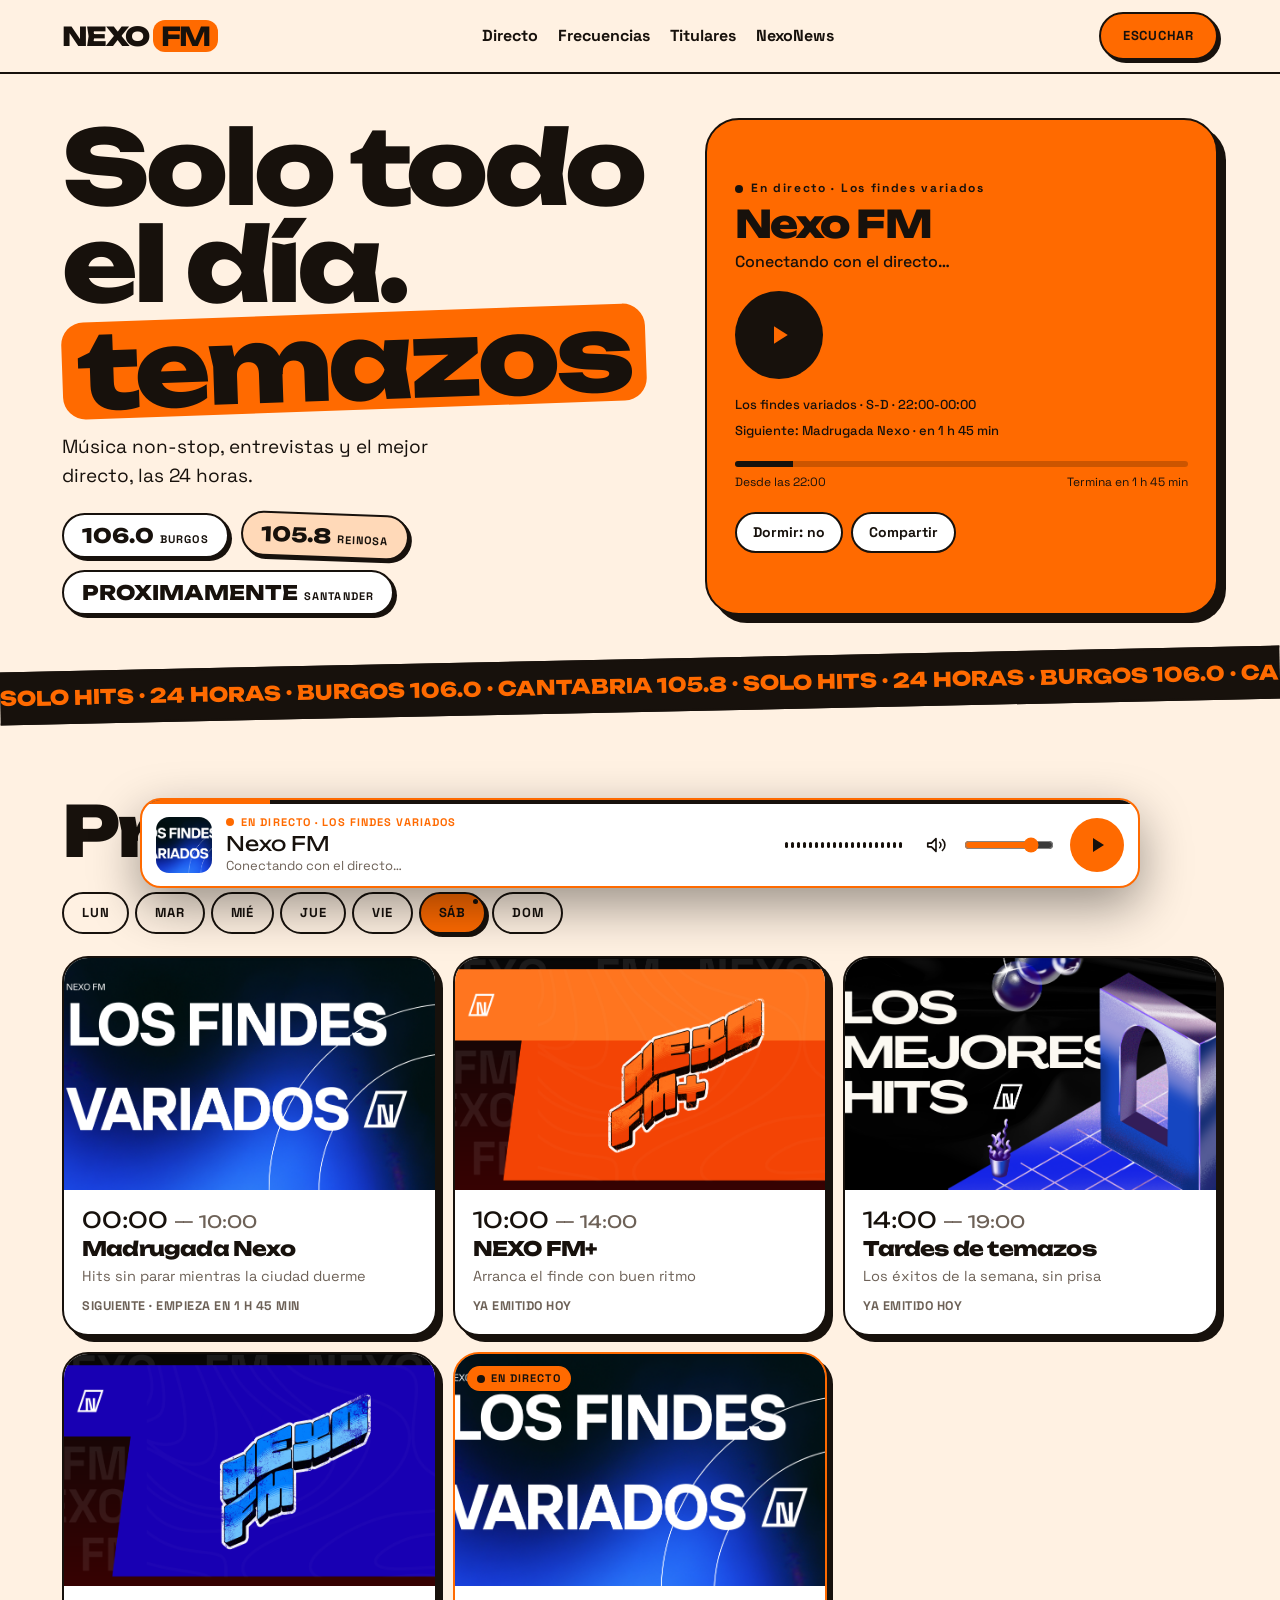
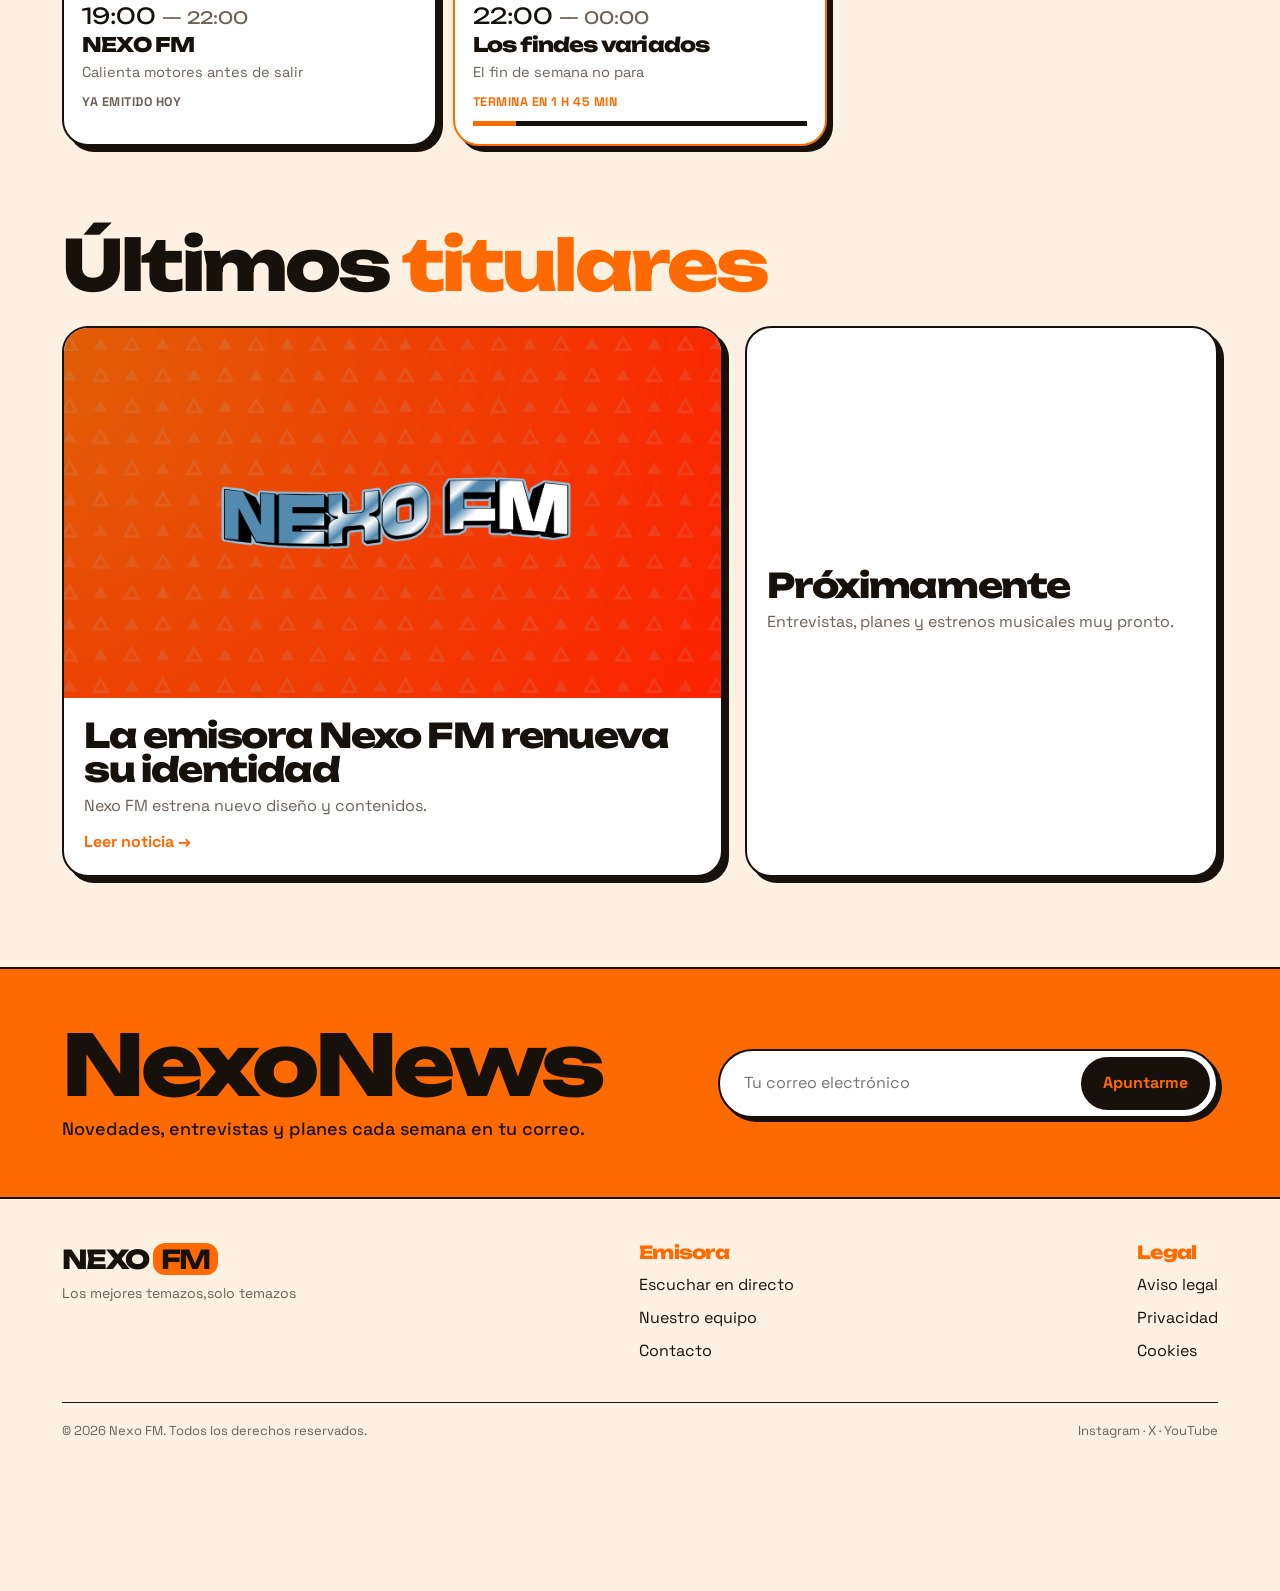
==== commit d77b2678: "Update index.html" ====
--- a/index.html
+++ b/index.html
@@ -74,7 +74,7 @@
     <div>
       <h1>Solo todo el día.<mark>temazos</mark> </h1>
       <p>Música non-stop, entrevistas y el mejor directo, las 24 horas.</p>
-      <div class="stk"><span>106.0<small>BURGOS</small></span><span>105.8<small>CANTABRIA</small></span>><span>99.7<small>VITORIA</small></span></div>
+      <div class="stk"><span>106.0<small>BURGOS</small></span><span>105.8<small>REINOSA</small></span><span>PROXIMAMENTE<small>SANTANDER</small></span></div>
     </div>
     <div class="nowc">
       <div class="l"><span class="dot"></span><span id="liveTxt">En directo</span></div>
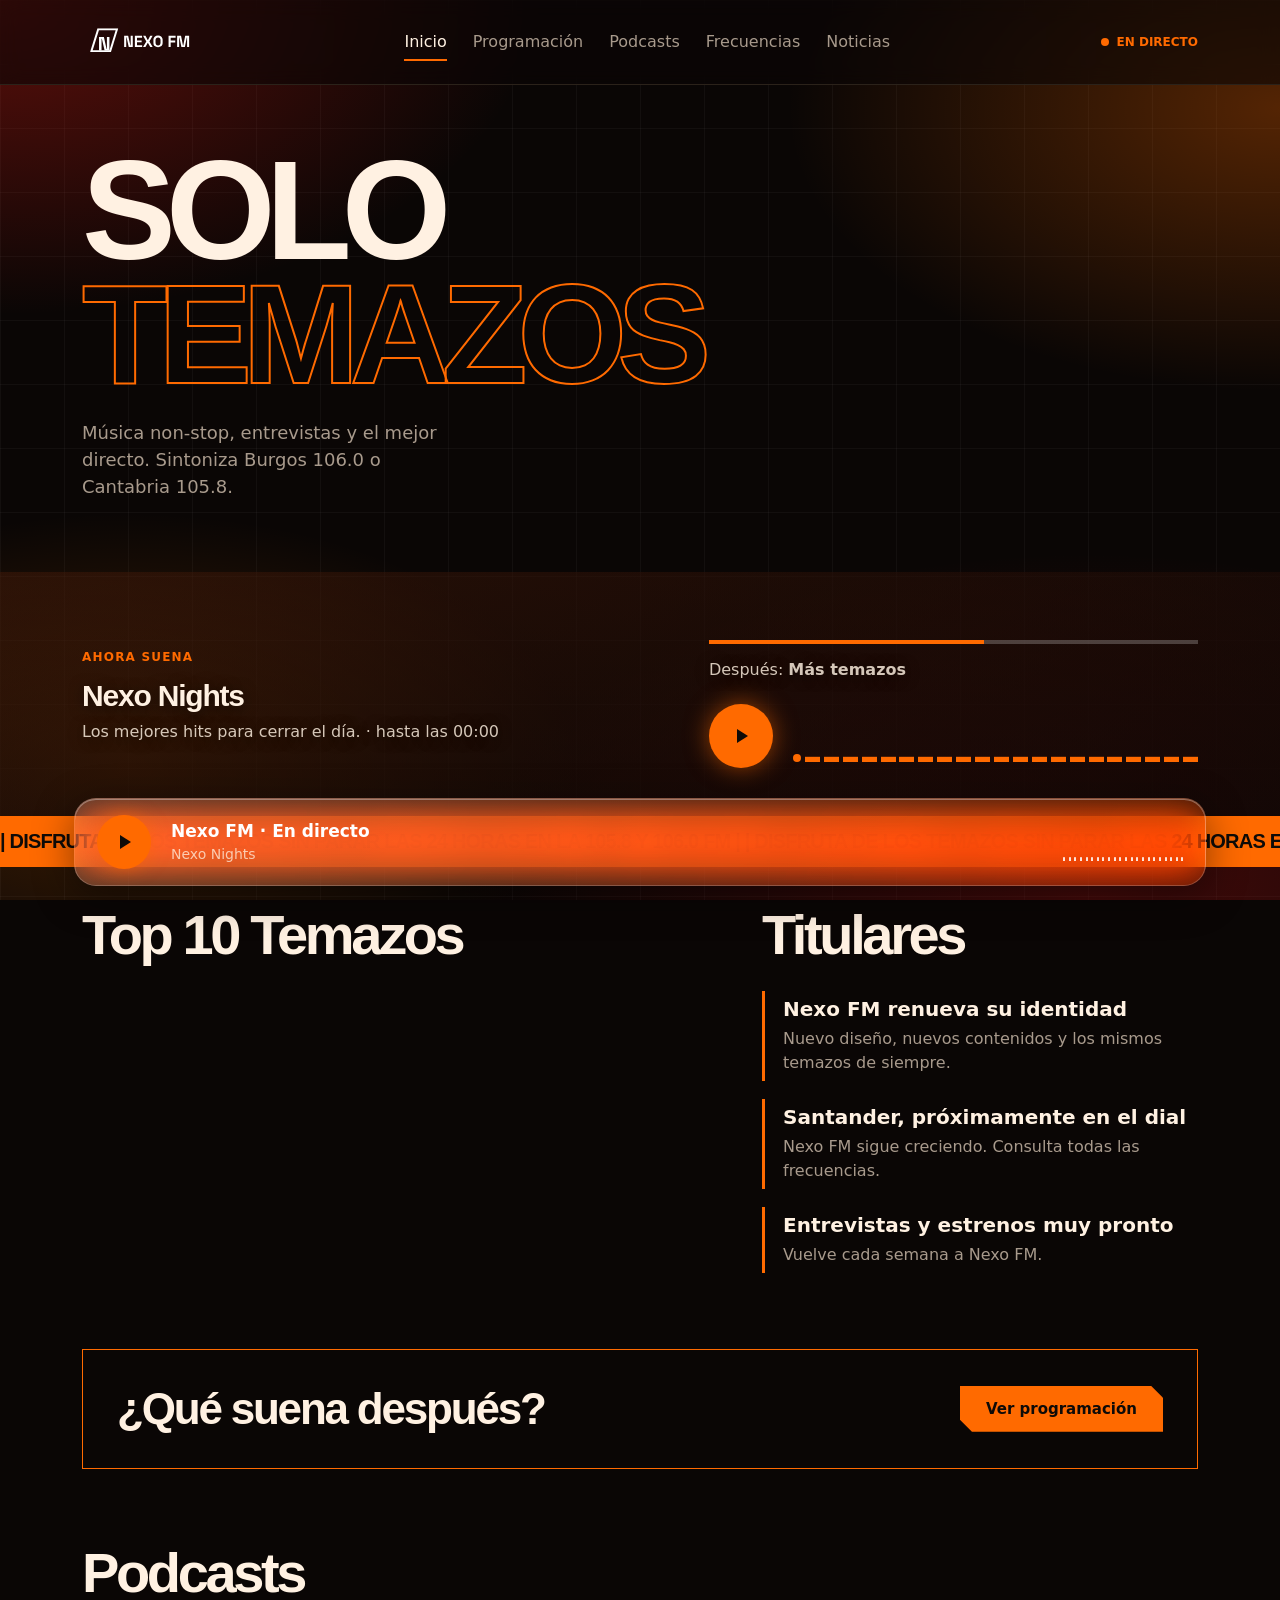
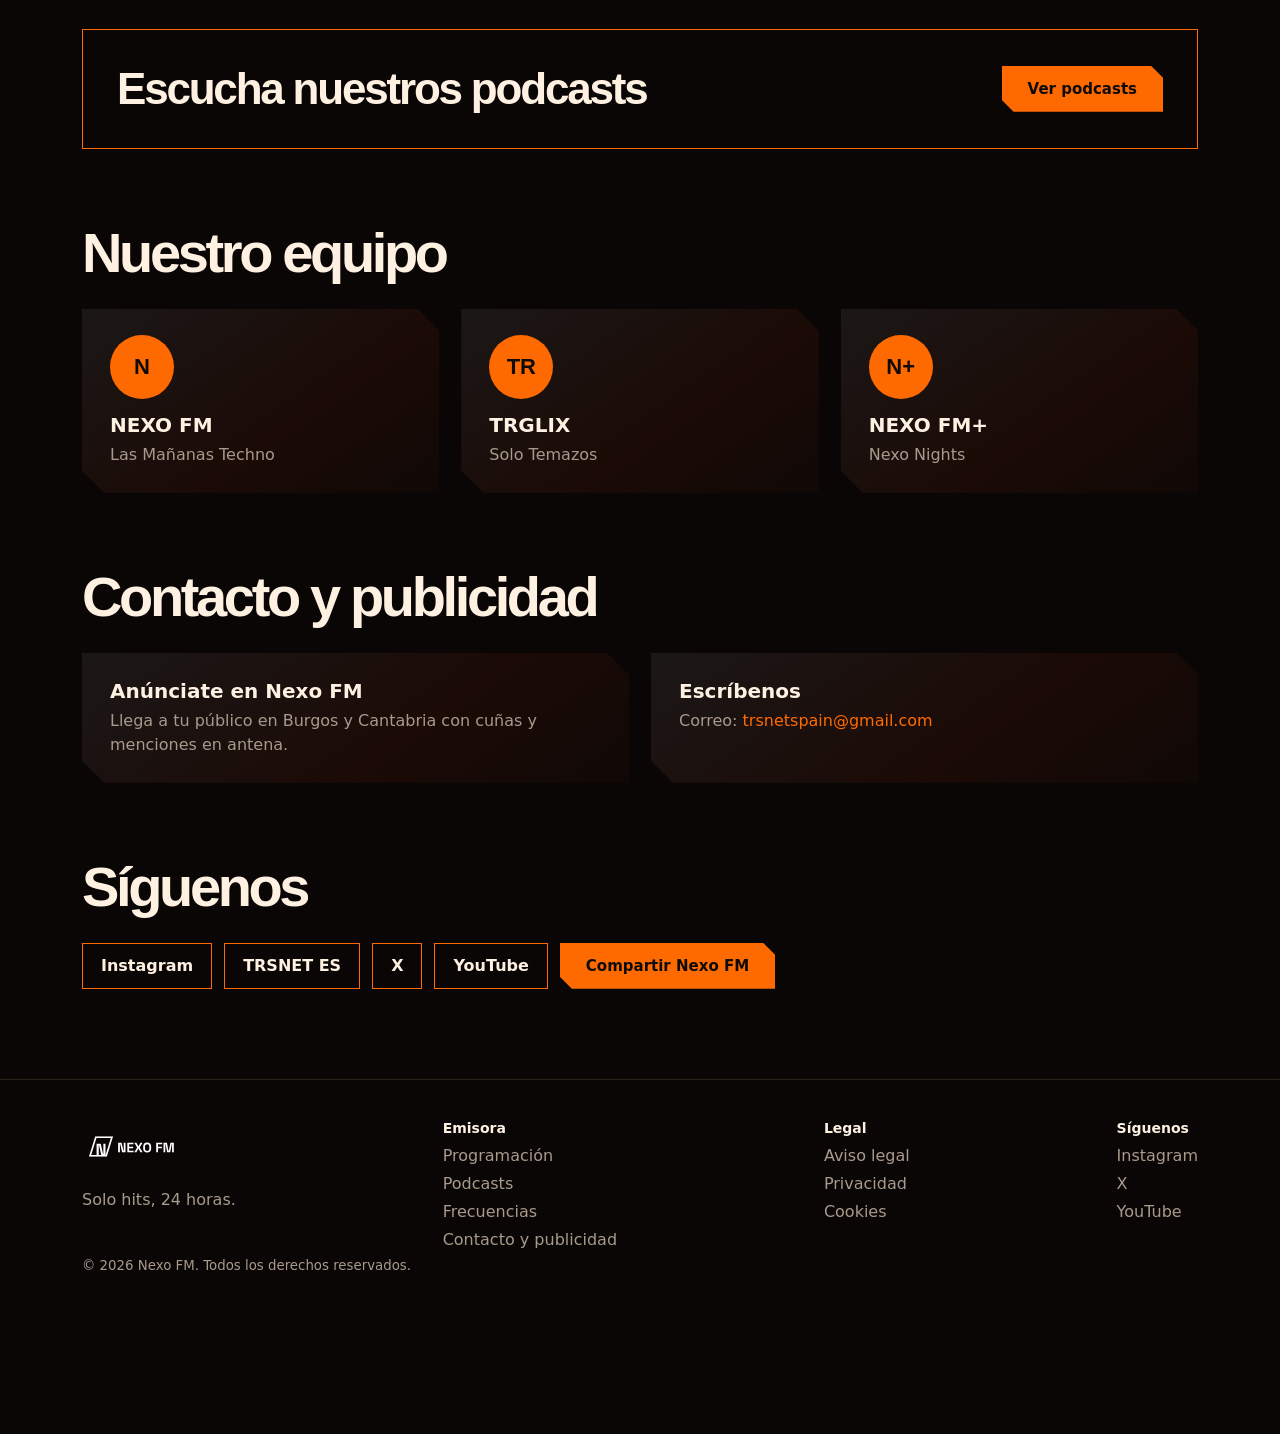
==== commit 60dad9fb: "Add files via upload" ====
--- a/index.html
+++ b/index.html
@@ -1,145 +1,23 @@
-<!DOCTYPE html>
-<html lang="es">
-<head>
-<meta charset="UTF-8">
-<meta name="color-scheme" content="light">
-<meta name="viewport" content="width=device-width, initial-scale=1, viewport-fit=cover">
-<title>NEXO FM | SOLO TEMAZOS</title>
-<meta name="description" content="Escucha NEXO FM en directo: solo temazos las 24 horas. Burgos 106.9 FM y Cantabria 105.8 FM.">
-<link rel="icon" href="data:image/svg+xml,%3Csvg xmlns='http://www.w3.org/2000/svg' viewBox='0 0 64 64'%3E%3Crect width='64' height='64' rx='14' fill='%23ff6a00'/%3E%3Cpath d='M18 46V18l28 28V18' fill='none' stroke='%23000' stroke-width='7' stroke-linejoin='round'/%3E%3C/svg%3E">
-<link href="https://fonts.googleapis.com/css2?family=Unbounded:wght@500;800&family=Space+Grotesk:wght@400;500;700&display=swap" rel="stylesheet">
-<link rel="stylesheet" href="nexo.css">
-<style>
-:root{color-scheme:light;--ac:#ff6a00;--bg:#fff1e2;--sf:#fff;--ink:#17110c;--mut:#6d6157;--ln:#17110c;--on:#17110c;--rad:26px;--fd:'Unbounded',sans-serif;--pbg:#fff}
-body{background:var(--bg)}
-h1,h2,h3,h4{font-weight:800;letter-spacing:-.04em}
-.card{box-shadow:6px 6px 0 var(--ln)}.card h3{font-size:20px}.card .hh{font-size:22px;color:var(--ink)}
-.card .im img{filter:none}
-.btn,.tabs button[aria-selected=true]{border:2px solid var(--ln);box-shadow:3px 3px 0 var(--ln)}
-.top{position:sticky;top:0;z-index:30;background:var(--bg);border-bottom:2px solid var(--ln)}
-.top .wrap{display:flex;align-items:center;justify-content:space-between;height:72px;gap:16px}
-.logo{font:800 26px var(--fd);letter-spacing:-.06em}.logo b{background:var(--ac);padding:0 8px;border-radius:12px;margin-left:4px;color:var(--ink)}
-.mn{display:flex;gap:20px;font-weight:700}.mn a:hover{color:var(--ac)}
-@media(max-width:760px){.mn{display:none}}
-.hero{display:grid;grid-template-columns:1.2fr 1fr;gap:28px;padding-top:44px;align-items:stretch}
-@media(max-width:860px){.hero{grid-template-columns:1fr}}
-.hero h1{font-size:clamp(44px,8vw,104px);line-height:.95}
-.hero h1 mark{background:var(--ac);color:var(--ink);padding:0 .15em;border-radius:.22em;display:inline-block;transform:rotate(-2deg)}
-.hero p{font-size:19px;max-width:36ch;margin:22px 0}
-.stk{display:flex;gap:12px;flex-wrap:wrap}
-.stk span{background:var(--sf);border:2px solid var(--ln);border-radius:99px;padding:8px 18px;font:800 20px var(--fd);box-shadow:3px 3px 0 var(--ln)}
-.stk span:nth-child(2){transform:rotate(2deg);background:#ffd9b8}
-.stk small{font:700 11px var(--fb);letter-spacing:.1em;margin-left:6px}
-.nowc{background:var(--ac);color:var(--ink);border:2px solid var(--ln);border-radius:34px;padding:28px;box-shadow:8px 8px 0 var(--ln);display:flex;flex-direction:column;gap:6px;justify-content:center}
-.nowc .l{font-weight:700;font-size:12px;letter-spacing:.14em;display:flex;gap:8px;align-items:center}
-.nowc .t{font:800 clamp(24px,3.4vw,38px) var(--fd);letter-spacing:-.04em;line-height:1.05;overflow-wrap:anywhere}
-.nowc .a,.nowc .p{font-weight:500}.nowc .p{font-size:13px}
-.nowc .pbtn{background:var(--ink);color:var(--ac);width:88px;height:88px;margin:10px 0}
-.nowc .pg{background:rgba(0,0,0,.2)}.nowc .pg i{background:var(--ink)}.nowc .pgt{color:var(--ink)}
-.tk{margin-top:44px;background:var(--ink);color:var(--ac);overflow:hidden;white-space:nowrap;transform:rotate(-1.2deg);border-block:2px solid var(--ln)}
-.tk div{display:inline-block;padding:12px 0;font:800 20px var(--fd);animation:mq 26s linear infinite}@keyframes mq{to{transform:translateX(-50%)}}
-.sh h2{font-size:clamp(34px,6vw,70px);margin-bottom:26px}.sh h2 em{font-style:normal;color:var(--ac)}
-.news{display:grid;grid-template-columns:1.4fr 1fr;gap:22px}@media(max-width:780px){.news{grid-template-columns:1fr}}
-.nw{background:var(--sf);border:2px solid var(--ln);border-radius:var(--rad);box-shadow:6px 6px 0 var(--ln);overflow:hidden}
-.nw img{width:100%;aspect-ratio:16/9;object-fit:cover;display:block;background:#ffd9b8}
-.nw div{padding:20px}.nw h3{font-size:clamp(22px,3vw,34px);margin-bottom:8px}.nw p{margin:0;color:var(--mut)}
-.nw a{display:inline-block;margin-top:12px;font-weight:700;color:var(--ac)}
-.party{margin-top:90px;background:var(--ac);border-block:2px solid var(--ln)}
-.party .wrap{display:flex;flex-wrap:wrap;gap:24px;align-items:center;justify-content:space-between;padding-block:54px}
-.party h3{font-size:clamp(40px,7vw,84px);color:var(--ink)}.party p{margin:8px 0 0;font-weight:500;font-size:18px;color:var(--ink)}
-.party form{display:flex;flex:1;min-width:280px;max-width:500px;background:#fff;border:2px solid var(--ln);border-radius:99px;padding:6px;box-shadow:4px 4px 0 var(--ln)}
-.party input{flex:1;min-width:0;border:0;background:none;padding:0 18px;font:inherit;color:var(--ink)}.party input:focus{outline:0}
-.party form button{background:var(--ink);color:var(--ac);border:0;border-radius:99px;padding:14px 22px;font-weight:700}
-.ok{color:var(--ink)}
-footer{margin-top:0;border-top:0}
+<!DOCTYPE html><html lang="es"><head><meta charset="UTF-8"><meta http-equiv="Content-Security-Policy" content="default-src 'none'; script-src 'self'; style-src 'self' https://fonts.googleapis.com; style-src-attr 'unsafe-inline'; font-src https://fonts.gstatic.com; img-src 'self' data: https://i.scdn.co https://*.mzstatic.com; media-src 'self' https:; connect-src 'self' https://api.zeno.fm https://*.workers.dev https://itunes.apple.com; base-uri 'none'; form-action 'none'; object-src 'none'"><meta name="referrer" content="strict-origin-when-cross-origin"><meta name="viewport" content="width=device-width, initial-scale=1"><title>Inicio | NEXO FM</title><meta name="theme-color" content="#0e0b08"><link rel="icon" href="logo.svg"><link href="https://fonts.googleapis.com/css2?family=Unbounded:wght@500;800&family=Space+Grotesk:wght@400;500;600;700&display=swap" rel="stylesheet"><link rel="stylesheet" href="mega.css"></head>
+<body data-p="i"><div id="top"></div>
+<main>
+<section class="hero"><div class="wrap"><div><h1><span>SOLO</span><span class="o">TEMAZOS</span></h1><p class="sub">Música non-stop, entrevistas y el mejor directo. Sintoniza Burgos 106.0 o Cantabria 105.8.</p></div>
+</div></section>
+<section class="nowband"><div class="nbg" data-bg aria-hidden="true"></div><div class="wrap"><div class="now"><div class="now-main"><img data-cover class="cover" alt="Carátula" width="150" height="150" hidden><div class="now-txt"><small>AHORA SUENA</small><h2 data-now>Nexo FM</h2><p data-nowd>Solo hits, 24 horas</p><p class="song" data-song></p></div></div><div><div class="pg"><i id="pgb"></i></div><p>Después: <b data-next>Más temazos</b></p><div class="cta"><button class="pb" data-play aria-label="Escuchar en directo"><svg viewBox="0 0 24 24"><path d="M8 5v14l11-7z"/></svg></button><div class="eq live" style="flex:1"></div></div></div></div></div></section>
+<div class="tk" aria-hidden="true"><div>| DISFRUTA DE LOS TEMAZOS SIN PARAR LAS 24 HORAS EN LA 105.8 Y 106.0 FM | | DISFRUTA DE LOS TEMAZOS SIN PARAR LAS 24 HORAS EN LA 105.8 Y 106.0 FM | | DISFRUTA DE LOS TEMAZOS SIN PARAR LAS 24 HORAS EN LA 105.8 Y 106.0 FM |</div></div>
+<div class="wrap">
+<section class="sec two" id="noticias"><div><h2 class="t2">Top 10 Temazos</h2><ol class="top" id="chart"></ol></div>
+<div><h2 class="t2">Titulares</h2><div class="news"><article class="nw"><h3>Nexo FM renueva su identidad</h3><p>Nuevo diseño, nuevos contenidos y los mismos temazos de siempre.</p></article><article class="nw"><h3>Santander, próximamente en el dial</h3><p>Nexo FM sigue creciendo. Consulta todas las frecuencias.</p></article><article class="nw"><h3>Entrevistas y estrenos muy pronto</h3><p>Vuelve cada semana a Nexo FM.</p></article></div></div></section>
+<div class="band"><h3>¿Qué suena después?</h3><a class="btn" href="programacion.html">Ver programación</a></div>
 
-.rt{display:flex;gap:10px;align-items:center}
-.card{cursor:pointer;transition:border-color .25s,box-shadow .2s}.card:hover{box-shadow:10px 10px 0 var(--ln)}
-.nowc{transition:transform .15s;will-change:transform}
-.tools{display:flex;gap:8px;flex-wrap:wrap;margin-top:14px}
-.tools button{border:2px solid var(--ink);background:#fff;color:#17110c;border-radius:99px;padding:8px 16px;font-weight:700;font-size:14px;transition:transform .15s}
-.tools button:hover{transform:translateY(-3px) rotate(-3deg)}
-.reveal{opacity:0;transform:translateY(32px);transition:opacity .7s,transform .7s}.reveal.v{opacity:1;transform:none}
-#dlg .btn{margin-top:10px;border:2px solid var(--ln)}
-</style>
-</head>
-<body>
-<header class="top"><div class="wrap">
-  <a class="logo" href="#inicio">NEXO<b>FM</b></a>
-  <nav class="mn"><a href="#inicio">Directo</a><a href="frec.html">Frecuencias</a><a href="#titulares">Titulares</a><a href="#nexonews">NexoNews</a></nav>
-  <div class="rt"><button class="btn" id="topPlay">Escuchar</button></div>
-</div></header>
-<main id="inicio">
-  <div class="wrap hero">
-    <div>
-      <h1>Solo todo el día.<mark>temazos</mark> </h1>
-      <p>Música non-stop, entrevistas y el mejor directo, las 24 horas.</p>
-      <div class="stk"><span>106.0<small>BURGOS</small></span><span>105.8<small>REINOSA</small></span><span>PROXIMAMENTE<small>SANTANDER</small></span></div>
-    </div>
-    <div class="nowc">
-      <div class="l"><span class="dot"></span><span id="liveTxt">En directo</span></div>
-      <div class="t" id="nowTrack">Nexo FM</div><div class="a" id="nowArtist">Pulsa play para escuchar</div>
-      <button class="pbtn" id="heroPlay" aria-label="Escuchar en directo"><svg id="heroIcon" viewBox="0 0 24 24"><path d="M8 5v14l11-7z"/></svg></button>
-      <div class="p" id="nowProg">Solo hits, 24 horas</div><div class="p" id="nxLine"></div>
-      <div id="pgw"><div class="pg"><i id="pgBar"></i></div><div class="pgt"><span id="pgL"></span><span id="pgR"></span></div></div>
-      <div class="tools"><button id="sleep">Dormir: no</button><button id="share">Compartir</button></div>
-    </div>
-  </div>
-  <div class="tk" aria-hidden="true"><div>SOLO HITS · 24 HORAS · BURGOS 106.0 · CANTABRIA 105.8 · SOLO HITS · 24 HORAS · BURGOS 106.0 · CANTABRIA 105.8 · SOLO HITS · 24 HORAS · BURGOS 106.0 · CANTABRIA 105.8 · SOLO HITS · 24 HORAS · BURGOS 106.9 · CANTABRIA 105.8 · </div></div>
-  <div class="wrap">
-    <section id="programas"><div class="sh"><h2>Programa<em>ción</em></h2></div>
-      <div class="tabs" id="tabs" role="tablist" aria-label="Día de la semana"></div><div class="sched" id="list"></div></section>
-    <section id="titulares"><div class="sh"><h2>Últimos <em>titulares</em></h2></div>
-      <div class="news">
-        <article class="nw"><img src="sfot.png" alt="Nexo FM renueva su identidad" loading="lazy" onerror="this.onerror=null;this.src=__art(this.alt,250)"><div><h3>La emisora Nexo FM renueva su identidad</h3><p>Nexo FM estrena nuevo diseño y contenidos.</p><a href="#" data-m="n0">Leer noticia →</a></div></article>
-        <article class="nw"><div style="display:grid;height:100%;align-content:center"><h3>Próximamente</h3><p>Entrevistas, planes y estrenos musicales muy pronto.</p></div></article>
-      </div></section>
-  </div>
-  <div class="party" id="nexonews"><div class="wrap">
-    <div><h3>NexoNews</h3><p>Novedades, entrevistas y planes cada semana en tu correo.</p><div class="ok" role="status">Listo. Revisa tu correo para confirmar.</div></div>
-    <form id="nlForm"><input type="email" placeholder="Tu correo electrónico" aria-label="Tu correo electrónico" required><button type="submit">Apuntarme</button></form>
-  </div></div>
-</main>
-<footer><div class="wrap"><div class="fg">
-  <div><div class="logo">NEXO<b>FM</b></div><p>Los mejores temazos,solo temazos</p></div>
-  <div><h2>Emisora</h2><a href="#" id="footPlay">Escuchar en directo</a><a href="#" data-m="equipo">Nuestro equipo</a><a href="#" data-m="contacto">Contacto</a></div>
-  <div><h2>Legal</h2><a href="#" data-m="legal">Aviso legal</a><a href="#" data-m="privacidad">Privacidad</a><a href="#" data-m="cookies">Cookies</a></div>
-</div><div class="fb"><span>© 2026 Nexo FM. Todos los derechos reservados.</span><span><a href="https://www.instagram.com/nexofm_es" target="_blank" rel="noopener">Instagram</a> · <a href="https://x.com/nexofm_es" target="_blank" rel="noopener">X</a> · <a href="https://www.youtube.com/@nexofm" target="_blank" rel="noopener">YouTube</a></span></div></div></footer>
-<script src="nexo.js"></script>
-<script>
-(function(){
-  var $=function(i){return document.getElementById(i)},P=window.NEXO.P;
-  function ls(k,v){try{if(v===undefined)return JSON.parse(localStorage.getItem(k));localStorage.setItem(k,JSON.stringify(v))}catch(e){return null}}
-  function esc(t){return String(t).replace(/[&<>"]/g,function(c){return {'&':'&amp;','<':'&lt;','>':'&gt;','"':'&quot;'}[c]})}
-  function say(m){var t=$('toast');t.textContent=m;t.classList.add('show');setTimeout(function(){t.classList.remove('show')},2600)}
-  // inclinación 3D de la tarjeta
-  var nc=document.querySelector('.nowc');
-  if(nc&&matchMedia('(hover:hover)').matches){nc.addEventListener('mousemove',function(e){var r=nc.getBoundingClientRect(),x=(e.clientX-r.left)/r.width-.5,y=(e.clientY-r.top)/r.height-.5;nc.style.transform='perspective(900px) rotateY('+x*10+'deg) rotateX('+-y*10+'deg)'});nc.addEventListener('mouseleave',function(){nc.style.transform=''})}
-  // temporizador de sueño
-  var SL=[0,15,30,60],si=0,tm=null,end=0;
-  $('sleep').addEventListener('click',function(){si=(si+1)%4;clearInterval(tm);var b=$('sleep');
-    if(!SL[si]){b.textContent='Dormir: no';return}
-    end=Date.now()+SL[si]*60000;
-    tm=setInterval(function(){var m=Math.ceil((end-Date.now())/60000);if(m<=0){clearInterval(tm);$('audio').pause();b.textContent='Dormir: no';si=0;say('Buenas noches. Directo pausado')}else b.textContent='Se apaga en '+m+' min'},1000);
-    b.textContent='Se apaga en '+SL[si]+' min'});
-  // compartir
-  $('share').addEventListener('click',function(){var u=location.href.split('#')[0],d={title:'Nexo FM · Solo Hits',text:'Escucha Nexo FM en directo',url:u};
-    if(navigator.share)navigator.share(d).catch(function(){});else if(navigator.clipboard)navigator.clipboard.writeText(u).then(function(){say('Enlace copiado')})});
-  // ficha del programa + calendario
-  function ics(p){var D=['SU','MO','TU','WE','TH','FR','SA'],n=new Date(),k=0;while(p.days.indexOf((n.getDay()+k)%7)<0)k++;
-    var a=new Date(n.getFullYear(),n.getMonth(),n.getDate()+k),z=new Date(a.getFullYear(),a.getMonth(),a.getDate()+(p.e===24?1:0));
-    var q=function(d,h){return d.getFullYear()+('0'+(d.getMonth()+1)).slice(-2)+('0'+d.getDate()).slice(-2)+'T'+('0'+(h%24)).slice(-2)+'0000'};
-    var t=['BEGIN:VCALENDAR','VERSION:2.0','PRODID:-//Nexo FM//ES','BEGIN:VEVENT','UID:'+Date.now()+'@nexofm.es','DTSTAMP:'+new Date().toISOString().replace(/[-:]|\.\d+/g,''),'DTSTART:'+q(a,p.s),'DTEND:'+q(z,p.e),'RRULE:FREQ=WEEKLY;BYDAY='+p.days.map(function(d){return D[d]}).join(','),'SUMMARY:'+p.n+' · Nexo FM','DESCRIPTION:'+p.d,'URL:https://www.nexofm.es/','END:VEVENT','END:VCALENDAR'].join('\r\n');
-    var l=document.createElement('a');l.href=URL.createObjectURL(new Blob([t],{type:'text/calendar'}));l.download='nexo-fm-'+p.n.toLowerCase().replace(/[^a-z0-9]+/g,'-')+'.ics';l.click()}
-  var cur=null;
-  function open(c){var p=P[+c.dataset.i];if(!p)return;cur=p;$('dt').textContent=p.n;$('db').innerHTML='<p>'+esc(p.d)+'</p><p><b>'+p.l+'</b></p><button class="btn" id="ics">Añadir al calendario</button>';$('dlg').showModal()}
-  $('list').addEventListener('click',function(e){var c=e.target.closest('.card');if(c)open(c)});
-  $('list').addEventListener('keydown',function(e){if(e.key==='Enter'||e.key===' '){var c=e.target.closest('.card');if(c){e.preventDefault();open(c)}}});
-  document.addEventListener('click',function(e){if(e.target.id==='ics'&&cur)ics(cur)});
-  // aparición al hacer scroll
-  var io=new IntersectionObserver(function(en){en.forEach(function(x){if(x.isIntersecting){x.target.classList.add('v');io.unobserve(x.target)}})},{threshold:.12});
-  document.querySelectorAll('.reveal,#titulares,#nexonews').forEach(function(el){el.classList.add('reveal');io.observe(el)});
-})();
-</script>
-</body>
-</html>
+
+
+<section class="sec" id="podcasts"><h2 class="t2">Podcasts</h2><div class="band" style="margin-top:0"><h3>Escucha nuestros podcasts</h3><a class="btn" href="podcasts.html">Ver podcasts</a></div></section>
+
+<section class="sec" id="equipo"><h2 class="t2">Nuestro equipo</h2><div class="g3"><div class="ch"><div class="av">N</div><h3>NEXO FM</h3><p>Las Mañanas Techno</p></div><div class="ch"><div class="av">TR</div><h3>TRGLIX</h3><p>Solo Temazos</p></div><div class="ch"><div class="av">N+</div><h3>NEXO FM+</h3><p>Nexo Nights</p></div></div></section>
+
+<section class="sec" id="contacto"><h2 class="t2">Contacto y publicidad</h2><div class="g2"><div class="ch"><h3>Anúnciate en Nexo FM</h3><p>Llega a tu público en Burgos y Cantabria con cuñas y menciones en antena.</p></div><div class="ch"><h3>Escríbenos</h3><p>Correo: <a data-mail></a></p></div></div></section>
+
+<section class="sec"><h2 class="t2">Síguenos</h2><div class="soc"><a href="https://www.instagram.com/nexofm_es" rel="noopener noreferrer" target="_blank">Instagram</a><a href="https://trsnet-esp.github.io" rel="noopener noreferrer" target="_blank">TRSNET ES</a><a href="https://x.com/trsnetes" rel="noopener noreferrer" target="_blank">X</a><a href="https://www.youtube.com/@nexofm" rel="noopener noreferrer" target="_blank">YouTube</a><button class="btn" data-share>Compartir Nexo FM</button></div></section>
+</div></main>
+<div id="foot"></div><script src="nexo-data.js"></script><script src="nexo-cover.js"></script><script src="mega.js"></script></body></html>
--- a/mega.css
+++ b/mega.css
@@ -0,0 +1,201 @@
+:root{--o:#ff6a00;--k:#0e0b08;--p:#17120e;--l:#2b221a;--c:#fff1e2;--m:#a89a8c;--fd:'Unbounded',sans-serif;--fb:'Space Grotesk',system-ui,sans-serif}
+*{box-sizing:border-box}html{scroll-behavior:smooth;overflow-x:hidden;scrollbar-width:none;-ms-overflow-style:none}html::-webkit-scrollbar,body::-webkit-scrollbar,*::-webkit-scrollbar{display:none;width:0;height:0}
+body{margin:0;overflow-x:hidden;max-width:100%;background:var(--k);color:var(--c);font:400 16px/1.5 var(--fb);padding-bottom:104px;
+ background-image:linear-gradient(var(--l) 1px,transparent 1px),linear-gradient(90deg,var(--l) 1px,transparent 1px);background-size:64px 64px;background-attachment:fixed;background-blend-mode:soft-light}
+a{color:inherit;text-decoration:none}
+.wrap{max-width:1160px;margin:0 auto;padding:0 22px}
+:focus-visible{outline:3px solid var(--o);outline-offset:3px}
+.logo{font:800 24px var(--fd);letter-spacing:-.06em;display:flex;gap:6px;align-items:center}
+.logo b{background:var(--o);color:var(--k);padding:0 8px;border-radius:6px}
+.nav{position:sticky;top:0;z-index:30;background:rgba(14,11,8,.86);backdrop-filter:blur(10px);border-bottom:1px solid var(--l)}
+.nav .wrap{display:flex;align-items:center;justify-content:space-between;height:68px;gap:20px}
+.nav nav{display:flex;gap:26px;font-weight:500}
+.nav nav a{position:relative;padding:6px 0;color:var(--m)}
+.nav nav a:hover,.nav nav a[aria-current]{color:var(--c)}
+.nav nav a[aria-current]::after{content:"";position:absolute;left:0;right:0;bottom:-1px;height:2px;background:var(--o)}
+.live{font:600 12px var(--fb);display:flex;gap:8px;align-items:center;color:var(--o)}
+.live::before{content:"";width:8px;height:8px;border-radius:50%;background:var(--o);animation:bl 1.4s steps(2) infinite}@keyframes bl{50%{opacity:.15}}
+.hero{padding:64px 0 28px}
+.hero .wrap{display:grid;grid-template-columns:1.25fr 1fr;gap:36px;align-items:end}
+h1{font:800 clamp(56px,11vw,150px)/.88 var(--fd);letter-spacing:-.07em;margin:0}
+h1 span{display:block}
+h1 .o{color:transparent;-webkit-text-stroke:2px var(--o);background:linear-gradient(var(--o),var(--o)) no-repeat 0 0/0% 100%;-webkit-background-clip:text;background-clip:text;transition:background-size .7s cubic-bezier(.7,0,.2,1)}
+body.lock h1 .o{background-size:100% 100%}
+.sub{max-width:34ch;color:var(--m);font-size:18px;margin:22px 0 0}
+.ch{background:var(--p);clip-path:polygon(0 0,calc(100% - 22px) 0,100% 22px,100% 100%,22px 100%,0 calc(100% - 22px));padding:26px 28px}
+.now small{color:var(--o);font:600 12px var(--fb);letter-spacing:.1em}
+.now h2{font:800 clamp(22px,3vw,32px)/1.1 var(--fd);letter-spacing:-.04em;margin:8px 0 4px}
+.now p{margin:0;color:var(--m)}
+.pg{height:4px;background:var(--l);margin:18px 0 8px}.pg i{display:block;height:100%;width:0;background:var(--o);transition:width 1.2s ease-out}
+.eq{display:flex;gap:3px;align-items:flex-end;height:44px}.eq i{flex:1;height:100%;background:var(--o);transform:scaleY(.1);transform-origin:bottom;animation:eq var(--d,.7s) ease-in-out var(--s,0s) infinite alternate paused}
+.eq.live i,body.on .eq i{animation-play-state:running}@keyframes eq{to{transform:scaleY(1)}}
+.pb{width:56px;height:56px;border:0;border-radius:50%;background:var(--o);color:var(--k);cursor:pointer;display:grid;place-items:center;flex:none;transition:transform .2s}
+.pb:active{transform:scale(.92)}.pb svg{width:24px;height:24px;fill:currentColor}
+.cta{display:flex;gap:14px;align-items:center;margin-top:18px}
+.dial{margin:34px 0 0;user-select:none;touch-action:none}
+.scale{position:relative;height:96px;border-block:1px solid var(--l);cursor:ew-resize}
+.t{position:absolute;bottom:0;width:1px;height:14px;background:var(--m)}.t.b{height:26px;background:var(--c)}
+.n{position:absolute;bottom:34px;transform:translateX(-50%);font:500 11px var(--fb);color:var(--m)}
+.needle{position:absolute;top:-10px;bottom:-10px;width:2px;background:var(--o);box-shadow:0 0 14px var(--o);transform:translateX(-1px)}
+.needle::before{content:"";position:absolute;top:0;left:-5px;border:6px solid transparent;border-top-color:var(--o);border-bottom:0}
+.st{position:absolute;top:10px;width:16px;height:16px;margin-left:-8px;border-radius:50%;border:2px solid var(--o);background:var(--k);cursor:pointer;padding:0}
+.st:hover{background:var(--o)}
+.ro{display:flex;align-items:baseline;gap:16px;margin-top:14px}
+.ro b{font:800 clamp(40px,6vw,64px) var(--fd);letter-spacing:-.05em;color:var(--m);transition:color .2s}
+.dial.tuned .ro b{color:var(--o)}.ro span{color:var(--m)}.dial.tuned .ro span{color:var(--c)}
+.tk{margin-top:56px;background:var(--o);color:var(--k);overflow:hidden;white-space:nowrap;width:100%}
+.tk div{display:inline-block;padding:14px 0;font:800 20px var(--fd);letter-spacing:-.04em;animation:mq 40s linear infinite}@keyframes mq{to{transform:translateX(-50%)}}
+.sec{padding:76px 0 0}
+.sec h2.t2{font:800 clamp(30px,5vw,56px)/1 var(--fd);letter-spacing:-.06em;margin:0 0 28px}
+.two{display:grid;grid-template-columns:1.5fr 1fr;gap:26px}
+.top li{list-style:none;display:grid;grid-template-columns:56px 1fr 24px;align-items:center;gap:14px;padding:14px 8px;border-bottom:1px solid var(--l);transition:background .25s,padding .25s,color .25s}
+.top{margin:0;padding:0}.top li:hover{background:var(--o);color:var(--k);padding-left:18px}
+.top li:hover small{color:var(--k)}
+.top em{font:800 28px var(--fd);font-style:normal;letter-spacing:-.06em;color:var(--o)}.top li:hover em{color:var(--k)}
+.top b{display:block;font-weight:700}.top small{color:var(--m)}.up{color:#7dd87d}.dn{color:#ff6a6a}
+.top li{opacity:0;transform:translateX(-24px);transition:opacity .5s,transform .5s,background .25s,padding .25s,color .25s}
+.top.v li{opacity:1;transform:none;transition-delay:calc(var(--i)*70ms),calc(var(--i)*70ms),0s,0s,0s}
+.news{display:grid;gap:18px}
+.nw{border-left:3px solid var(--o);padding:6px 0 6px 18px}.nw h3{font:700 20px/1.2 var(--fb);margin:0 0 6px}.nw p{margin:0;color:var(--m)}
+.band{margin-top:76px;border:1px solid var(--o);display:flex;align-items:center;justify-content:space-between;gap:20px;padding:34px;flex-wrap:wrap}
+.band h3{margin:0;font:800 clamp(26px,4vw,44px) var(--fd);letter-spacing:-.05em}
+.btn{background:var(--o);color:var(--k);border:0;padding:14px 26px;font:700 15px var(--fb);cursor:pointer;display:inline-block;clip-path:polygon(0 0,calc(100% - 12px) 0,100% 12px,100% 100%,12px 100%,0 calc(100% - 12px));transition:transform .2s}
+.btn:hover{transform:translateX(4px)}
+.tabs{position:relative;display:flex;gap:4px;flex-wrap:wrap;border-bottom:1px solid var(--l);margin-bottom:10px}
+.tabs button{background:none;border:0;color:var(--m);font:600 14px var(--fb);padding:12px 16px;cursor:pointer}.tabs button[aria-selected=true]{color:var(--c)}
+.tabs u{position:absolute;bottom:-1px;height:3px;background:var(--o);transition:left .35s cubic-bezier(.7,0,.2,1),width .35s cubic-bezier(.7,0,.2,1)}
+.row{display:grid;grid-template-columns:110px 1fr;gap:18px;padding:22px 0;border-bottom:1px solid var(--l);position:relative}
+.row time{font:800 24px var(--fd);letter-spacing:-.05em;color:var(--m)}.row h3{margin:0;font:700 20px var(--fb)}.row p{margin:2px 0 0;color:var(--m)}
+.row.on time{color:var(--o)}.row.on{padding-left:16px}.row.on::before{content:"";position:absolute;left:0;top:22px;bottom:22px;width:3px;background:var(--o)}
+.row .pg{margin:12px 0 0;max-width:320px}.row .pg i{transition:none}
+.fr{display:grid;grid-template-columns:repeat(3,1fr);gap:22px;margin-top:56px}
+.fc b{display:block;font:800 clamp(44px,6vw,72px)/1 var(--fd);letter-spacing:-.07em;color:var(--o)}.fc h3{margin:0 0 10px;font:600 16px var(--fb);color:var(--m)}.fc p{margin:10px 0 0}.fc.s b{color:var(--m);font-size:30px;padding:16px 0}
+.ft{margin-top:90px;border-top:1px solid var(--l);padding:40px 0 30px;color:var(--m)}
+.ft .wrap{display:flex;flex-wrap:wrap;justify-content:space-between;gap:24px}.ft a{display:block;margin:4px 0}.ft a:hover{color:var(--o)}.ft h4{margin:0 0 8px;color:var(--c);font:600 14px var(--fb)}.ft .logo{color:var(--c)}
+.bar{position:fixed;inset:auto 0 0;z-index:40;background:rgba(23,18,14,.94);backdrop-filter:blur(10px);border-top:1px solid var(--o);height:68px}
+.bar .wrap{display:flex;align-items:center;gap:16px;height:100%}.bar .pb{width:44px;height:44px}.bar .pb svg{width:20px;height:20px}
+.bar .i{flex:1;min-width:0}.bar b,.bar small{display:block;white-space:nowrap;overflow:hidden;text-overflow:ellipsis}.bar small{color:var(--m);font-size:13px}.bar .eq{width:90px;height:30px}
+@media(max-width:820px){.g3,.g2,.now2{grid-template-columns:1fr}.hero .wrap,.two,.fr{grid-template-columns:1fr}.nav nav{display:none}.bar .eq{display:none}.row{grid-template-columns:76px 1fr}}
+@media(prefers-reduced-motion:reduce){*{animation:none!important;transition:none!important}.top li{opacity:1;transform:none}body{background-attachment:scroll}}
+
+.sec{padding-top:76px}.wrap>.sec:first-child{padding-top:40px}
+.g3{display:grid;grid-template-columns:repeat(3,1fr);gap:22px}.g2{display:grid;grid-template-columns:1fr 1fr;gap:22px}
+.now2{display:grid;grid-template-columns:1.4fr 1fr;gap:22px;margin-top:8px}
+.ch h3{font:700 20px var(--fb);margin:0 0 6px}.ch p{margin:0;color:var(--m)}.ch a{color:var(--o)}
+.av{width:64px;height:64px;border-radius:50%;background:var(--o);color:var(--k);font:800 22px var(--fd);display:grid;place-items:center;margin-bottom:14px}
+.fm label{display:block;font:600 13px var(--fb);color:var(--m);margin:12px 0 4px}
+.fm input,.fm textarea{width:100%;background:var(--k);border:1px solid var(--l);color:var(--c);padding:12px;font:400 16px var(--fb)}
+.fm input:focus,.fm textarea:focus{border-color:var(--o);outline:0}.fm .btn{margin-top:16px}
+.soc{display:flex;gap:12px;flex-wrap:wrap}.soc a{border:1px solid var(--o);padding:10px 18px;font-weight:600}.soc a:hover{background:var(--o);color:var(--k)}
+.lg h2{font:800 24px var(--fd);letter-spacing:-.04em;margin:40px 0 10px}.lg p{color:var(--m);max-width:70ch}
+
+.logo img{display:block;height:40px;width:auto;max-width:180px;object-fit:contain}.ft .logo img{height:34px}
+.bar{inset:auto 14px 14px;max-width:1132px;margin:0 auto;height:72px;border:1px solid rgba(255,255,255,.2);border-radius:22px;
+ background:linear-gradient(135deg,rgba(255,255,255,.16),rgba(255,106,0,.14));
+ -webkit-backdrop-filter:blur(20px) saturate(170%);backdrop-filter:blur(20px) saturate(170%);
+ box-shadow:0 10px 40px rgba(0,0,0,.45),inset 0 1px 0 rgba(255,255,255,.35)}
+.bar .wrap{padding:0 16px}.bar .pb{box-shadow:0 0 18px rgba(255,106,0,.55)}.bar b{color:#fff}.bar small{color:rgba(255,241,226,.75)}
+.bar .eq i{background:rgba(255,255,255,.85)}
+@media(max-width:820px){.bar{inset:auto 8px 8px;border-radius:18px}}
+@supports not ((backdrop-filter:blur(1px)) or (-webkit-backdrop-filter:blur(1px))){.bar{background:rgba(23,18,14,.95)}}
+
+/* Fondo: negro con degradados rojos y naranjas */
+body{background-color:#0a0605;background-blend-mode:normal;background-attachment:fixed;padding-bottom:128px;
+ background-image:
+  radial-gradient(ellipse 60% 50% at 0% 0%,rgba(230,30,20,.38),transparent 70%),
+  radial-gradient(ellipse 55% 45% at 100% 12%,rgba(255,106,0,.30),transparent 70%),
+  radial-gradient(ellipse 70% 55% at 85% 100%,rgba(200,20,20,.30),transparent 70%),
+  radial-gradient(ellipse 50% 40% at 10% 85%,rgba(255,120,0,.22),transparent 70%),
+  linear-gradient(rgba(255,255,255,.035) 1px,transparent 1px),linear-gradient(90deg,rgba(255,255,255,.035) 1px,transparent 1px);
+ background-size:auto,auto,auto,auto,64px 64px,64px 64px}
+.nav{background:rgba(10,6,5,.6)}
+.ch{background:linear-gradient(145deg,rgba(255,255,255,.07),rgba(255,70,20,.07) 60%,rgba(20,10,6,.6))}
+
+/* Widget "Ahora suena": más aire */
+.hero .wrap>*{min-width:0}
+.now{padding:34px 36px;display:flex;flex-direction:column;gap:6px;background:linear-gradient(145deg,rgba(255,255,255,.12),rgba(255,90,20,.14) 55%,rgba(30,10,6,.55));-webkit-backdrop-filter:blur(16px);backdrop-filter:blur(16px)}
+.now h2{font-size:clamp(22px,2.6vw,30px);line-height:1.2;margin:10px 0 6px;overflow-wrap:anywhere}
+.now p{line-height:1.5}.now .pg{margin:20px 0 14px}
+.now .cta{margin-top:22px;gap:20px}.now .cta .pb{width:64px;height:64px;box-shadow:0 0 24px rgba(255,106,0,.55)}
+.now .cta .eq{height:52px;gap:4px}
+
+/* Barra del reproductor: más alta y con espacio */
+.bar{height:88px}
+.bar .wrap{gap:20px;padding:0 22px}
+.bar .pb{width:54px;height:54px}.bar .pb svg{width:24px;height:24px}
+.bar .i{display:flex;flex-direction:column;gap:3px}
+.bar b{font-size:17px;line-height:1.25}.bar small{font-size:14px;line-height:1.3}
+.bar .eq{width:120px;height:38px;gap:4px}
+@media(max-width:820px){.bar{height:80px}.bar .wrap{gap:14px;padding:0 16px}.bar b{font-size:15px}body{padding-bottom:112px}.now{padding:26px 22px}}
+
+/* Hero a una columna (el titular ya no choca con nada) */
+.hero .wrap{grid-template-columns:1fr}
+h1{overflow-wrap:normal}
+/* Widget Ahora suena: tarjeta ancha bajo el dial */
+.now{margin-top:44px;display:grid;grid-template-columns:1.2fr 1fr;gap:40px;align-items:center}
+.now .song{color:var(--o);font-weight:600;margin-top:10px}.now .song:empty{display:none}.now .song::before{content:"♪ "}
+@media(max-width:820px){.now{grid-template-columns:1fr;gap:20px}}
+
+/* Logo más grande, siempre proporcional */
+.nav .wrap{height:84px}
+.logo img{height:56px;width:auto;max-width:min(300px,60vw);object-fit:contain}
+.ft .logo img{height:48px}
+@media(max-width:820px){.nav .wrap{height:72px}.logo img{height:44px}.ft .logo img{height:40px}}
+
+/* Podcasts */
+.pods{display:grid;grid-template-columns:repeat(3,1fr);gap:22px;margin-top:56px}
+.pod{display:flex;flex-direction:column}
+.pod small{color:var(--o);font:600 12px var(--fb);letter-spacing:.06em}
+.pod h3{margin:10px 0 8px;font:700 20px/1.2 var(--fb)}
+.pod .cta{margin-top:auto;padding-top:20px}
+.pod .pg{flex:1;margin:0}.pod .pg i{transition:none}
+.pod .soon{margin-top:auto;padding-top:20px;color:var(--o);font-weight:600}
+.pods>p.ch{grid-column:1/-1}
+@media(max-width:820px){.pods{grid-template-columns:1fr}}
+
+/* Reproductor de podcasts */
+.pods{display:block;margin-top:28px}
+.pl{margin-top:48px;padding:34px 36px}
+.pl small{color:var(--o);font:600 12px var(--fb);letter-spacing:.06em}
+.pl h2{font:800 clamp(22px,3vw,34px)/1.15 var(--fd);letter-spacing:-.04em;margin:8px 0 24px;overflow-wrap:anywhere}
+.pr{display:flex;align-items:center;gap:14px;color:var(--m);font:500 14px var(--fb);font-variant-numeric:tabular-nums}
+.pr span{min-width:44px}.pr span:last-child{text-align:right}
+.pl input[type=range]{-webkit-appearance:none;appearance:none;flex:1;height:4px;margin:0;border-radius:0;cursor:pointer;background:linear-gradient(90deg,var(--o) var(--v,0%),var(--l) var(--v,0%))}
+.pl input[type=range]:disabled{opacity:.4;cursor:default}
+.pl input[type=range]::-webkit-slider-thumb{-webkit-appearance:none;width:16px;height:16px;border-radius:50%;background:var(--o);border:2px solid var(--k);box-shadow:0 0 10px rgba(255,106,0,.6)}
+.pl input[type=range]::-moz-range-thumb{width:14px;height:14px;border-radius:50%;background:var(--o);border:2px solid var(--k)}
+.pcn{display:flex;align-items:center;gap:14px;flex-wrap:wrap;margin-top:22px}
+.pcn .pb{width:64px;height:64px;box-shadow:0 0 24px rgba(255,106,0,.55)}.pcn .pb:disabled{opacity:.4;box-shadow:none;cursor:default}
+.sk{background:none;border:1px solid var(--o);color:var(--c);font:700 14px var(--fb);padding:10px 14px;min-width:56px;cursor:pointer}
+.sk:hover:not(:disabled){background:var(--o);color:var(--k)}.sk:disabled{opacity:.4;cursor:default}
+.vl{margin-left:auto;display:flex;align-items:center;gap:10px;color:var(--m);font-size:13px}.vl input{width:110px;flex:none}
+.pe{color:#ff6a6a;margin:14px 0 0;min-height:1.5em}
+.ep{display:grid;grid-template-columns:56px 1fr;gap:18px;align-items:center;padding:20px 0;border-bottom:1px solid var(--l)}
+.ep small{color:var(--m);font:500 13px var(--fb)}.ep h3{margin:2px 0 0;font:700 20px var(--fb)}.ep p{margin:2px 0 0;color:var(--m)}
+.ep.on h3{color:var(--o)}
+.pb.off{background:var(--l);color:var(--m);cursor:default}
+@media(max-width:820px){.pl{padding:24px 20px}.vl{margin-left:0;width:100%}.vl input{flex:1}}
+.cover{width:120px;height:120px;border-radius:12px;object-fit:cover;margin-top:12px;box-shadow:0 8px 24px rgba(0,0,0,.4)}
+.cover[hidden]{display:none}
+.bar .cover{width:56px;height:56px;margin:0;border-radius:10px;flex:none;box-shadow:none}
+
+/* Ahora suena: banda a todo el ancho con la carátula difuminada de fondo, hasta el ticker */
+.nowband{position:relative;margin-top:44px;overflow:hidden;isolation:isolate;background:linear-gradient(145deg,rgba(255,90,20,.18),rgba(30,10,6,.7))}
+.nowband::after{content:"";position:absolute;inset:0;z-index:-1;background:linear-gradient(180deg,rgba(10,6,5,.35),rgba(10,6,5,.6))}
+.nbg{position:absolute;inset:-70px;z-index:-2;background-position:center;background-size:cover;background-repeat:no-repeat;filter:blur(46px) saturate(1.5) brightness(.65);transform:scale(1.1);opacity:0;transition:opacity .9s ease}
+.nbg.on{opacity:1}
+.nowband .wrap{padding-top:48px;padding-bottom:48px}
+.nowband .now{margin-top:0;padding:0;background:none;clip-path:none;-webkit-backdrop-filter:none;backdrop-filter:none}
+.now-main{display:flex;align-items:center;gap:28px;min-width:0}
+.now-txt{min-width:0}
+.nowband .cover{width:150px;height:150px;margin:0;border-radius:14px;box-shadow:0 14px 40px rgba(0,0,0,.55)}
+.nowband .now h2,.nowband .now p{text-shadow:0 2px 14px rgba(0,0,0,.55)}
+.nowband .now p{color:rgba(255,241,226,.82)}
+.nowband .now .song{color:#fff}
+.nowband .pg{background:rgba(255,255,255,.22)}
+.nowband+.tk{margin-top:0}
+@media(max-width:820px){.nowband .wrap{padding-top:34px;padding-bottom:34px}.nowband .cover{width:96px;height:96px}.now-main{gap:16px}}
+
+/* Sin carátula clara: logo de la emisora, entero y sin recortar */
+.cover.logo{object-fit:contain;background:rgba(0,0,0,.35);padding:12px}
+.bar .cover.logo{padding:6px}
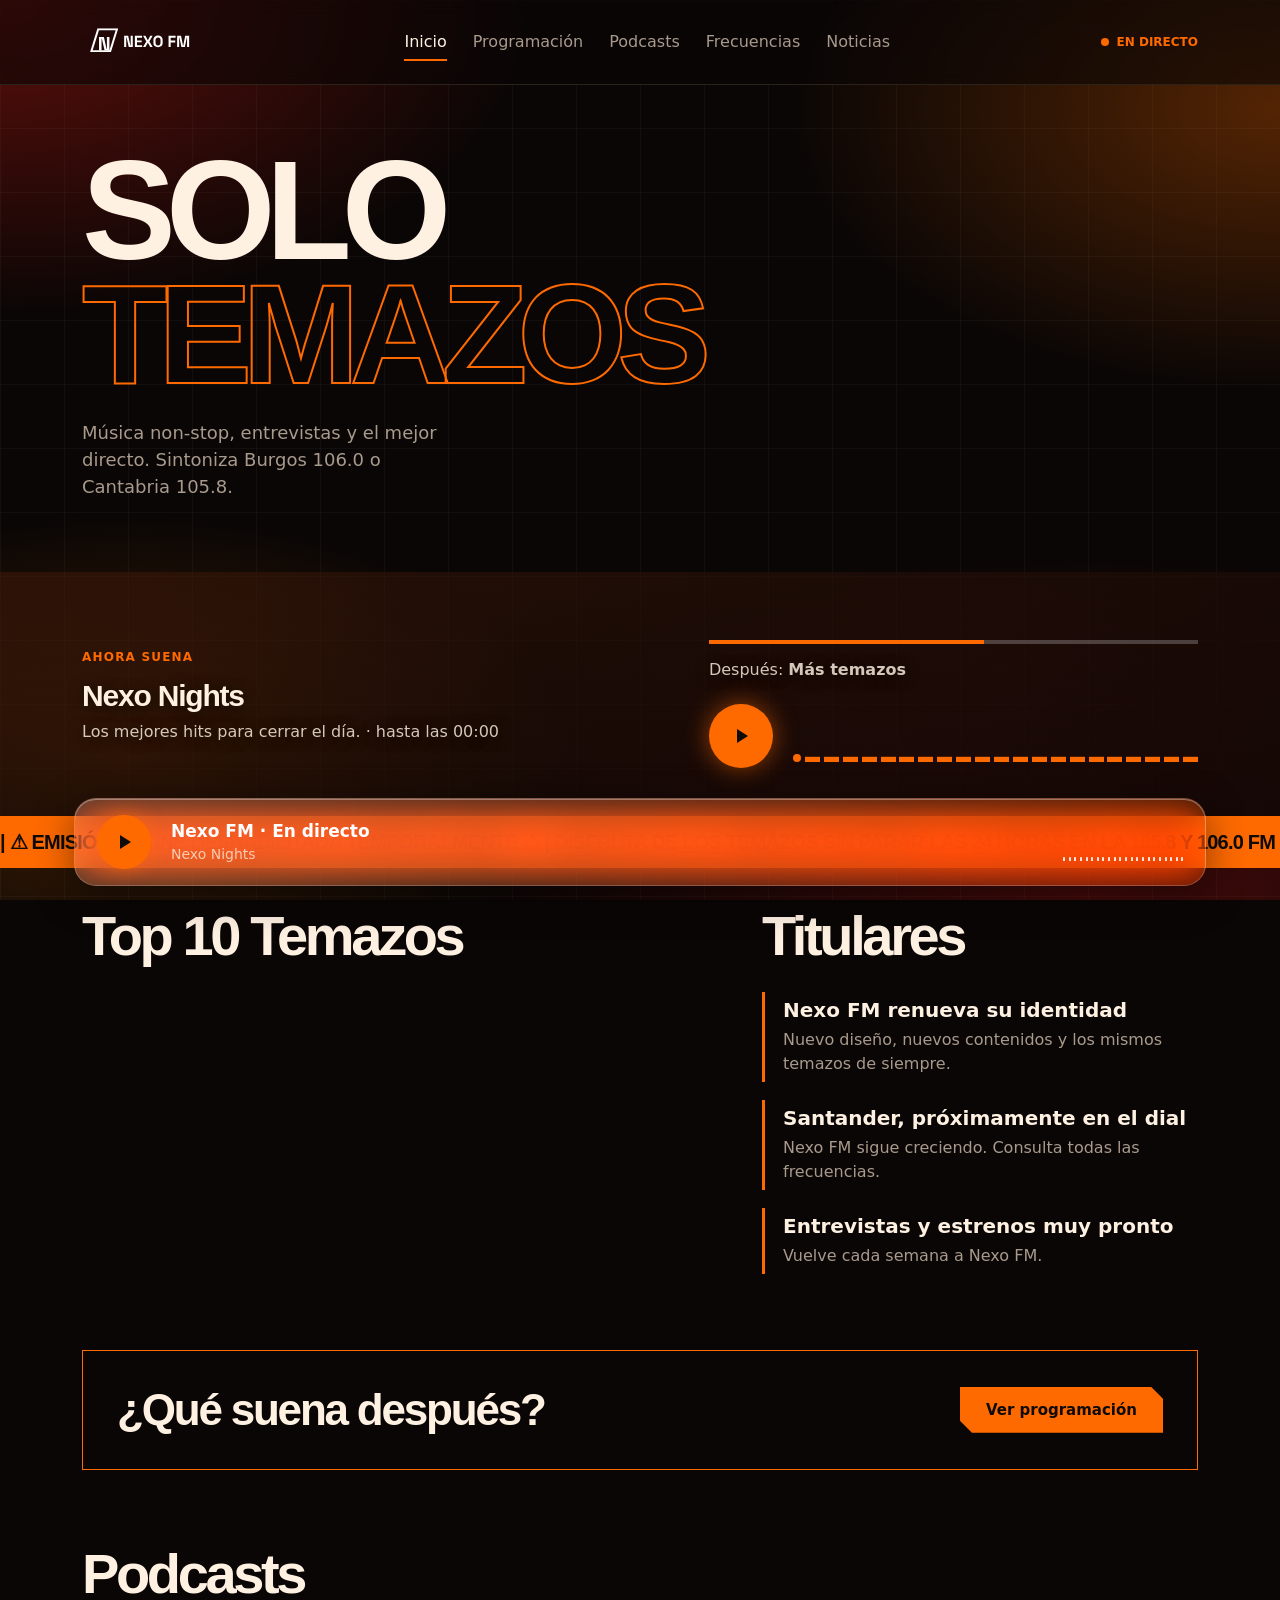
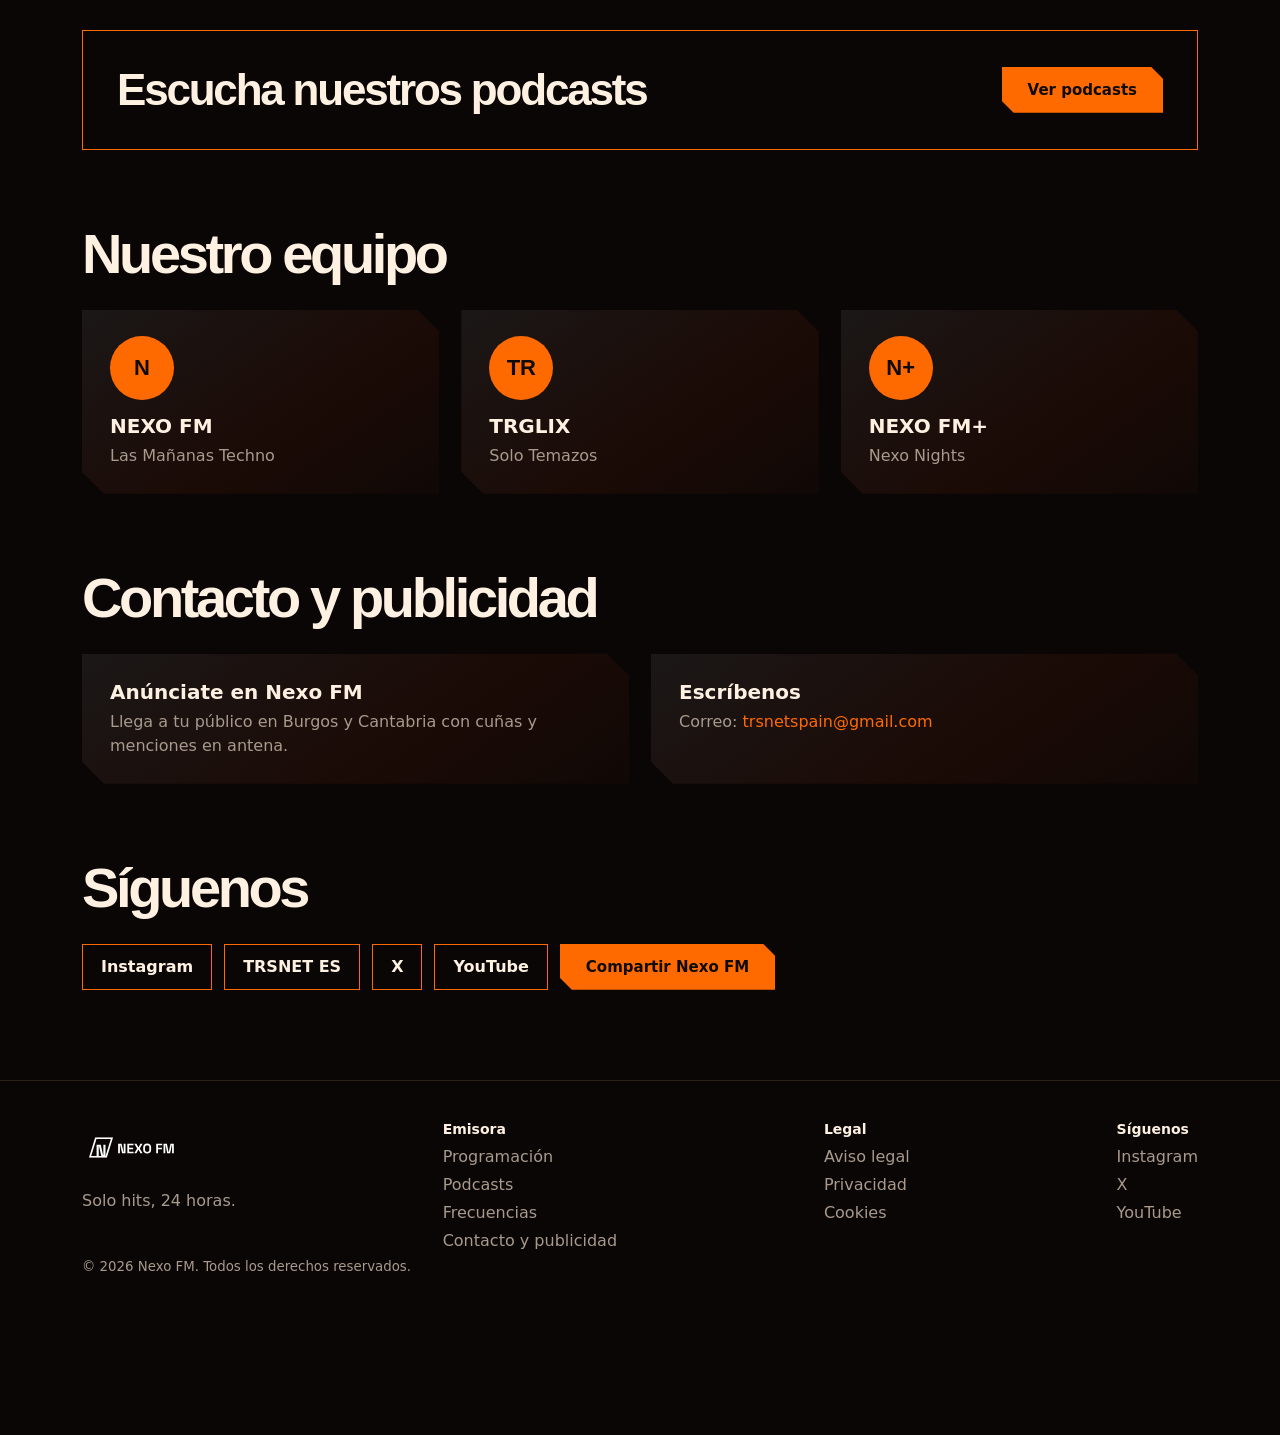
==== commit 3e0b5a14: "Update index.html" ====
--- a/index.html
+++ b/index.html
@@ -1,10 +1,10 @@
-<!DOCTYPE html><html lang="es"><head><meta charset="UTF-8"><meta http-equiv="Content-Security-Policy" content="default-src 'none'; script-src 'self'; style-src 'self' https://fonts.googleapis.com; style-src-attr 'unsafe-inline'; font-src https://fonts.gstatic.com; img-src 'self' data: https://i.scdn.co https://*.mzstatic.com; media-src 'self' https:; connect-src 'self' https://api.zeno.fm https://*.workers.dev https://itunes.apple.com; base-uri 'none'; form-action 'none'; object-src 'none'"><meta name="referrer" content="strict-origin-when-cross-origin"><meta name="viewport" content="width=device-width, initial-scale=1"><title>Inicio | NEXO FM</title><meta name="theme-color" content="#0e0b08"><link rel="icon" href="logo.svg"><link href="https://fonts.googleapis.com/css2?family=Unbounded:wght@500;800&family=Space+Grotesk:wght@400;500;600;700&display=swap" rel="stylesheet"><link rel="stylesheet" href="mega.css"></head>
+<!DOCTYPE html><html lang="es"><head><meta charset="UTF-8"><meta http-equiv="Content-Security-Policy" content="default-src 'none'; script-src 'self'; style-src 'self' https://fonts.googleapis.com; style-src-attr 'unsafe-inline'; font-src https://fonts.gstatic.com; img-src 'self' data: https://i.scdn.co https://*.mzstatic.com; media-src 'self' https:; connect-src 'self' https://api.zeno.fm https://*.workers.dev https://itunes.apple.com; base-uri 'none'; form-action 'none'; object-src 'none'"><meta name="referrer" content="strict-origin-when-cross-origin"><meta name="viewport" content="width=device-width, initial-scale=1"><title>Inicio | NEXO FM</title><meta name="theme-color" content="#0e0b08"><link rel="icon" href="logo.svg"><link href="https://fonts.googleapis.com/css2?family=Unbounded:wght@500;800&family=Space+Grotesk:wght@400;500;600;700&display=swap" rel="stylesheet"><link rel="stylesheet" href="mega.css?v=3"></head>
 <body data-p="i"><div id="top"></div>
 <main>
 <section class="hero"><div class="wrap"><div><h1><span>SOLO</span><span class="o">TEMAZOS</span></h1><p class="sub">Música non-stop, entrevistas y el mejor directo. Sintoniza Burgos 106.0 o Cantabria 105.8.</p></div>
 </div></section>
 <section class="nowband"><div class="nbg" data-bg aria-hidden="true"></div><div class="wrap"><div class="now"><div class="now-main"><img data-cover class="cover" alt="Carátula" width="150" height="150" hidden><div class="now-txt"><small>AHORA SUENA</small><h2 data-now>Nexo FM</h2><p data-nowd>Solo hits, 24 horas</p><p class="song" data-song></p></div></div><div><div class="pg"><i id="pgb"></i></div><p>Después: <b data-next>Más temazos</b></p><div class="cta"><button class="pb" data-play aria-label="Escuchar en directo"><svg viewBox="0 0 24 24"><path d="M8 5v14l11-7z"/></svg></button><div class="eq live" style="flex:1"></div></div></div></div></div></section>
-<div class="tk" aria-hidden="true"><div>| DISFRUTA DE LOS TEMAZOS SIN PARAR LAS 24 HORAS EN LA 105.8 Y 106.0 FM | | DISFRUTA DE LOS TEMAZOS SIN PARAR LAS 24 HORAS EN LA 105.8 Y 106.0 FM | | DISFRUTA DE LOS TEMAZOS SIN PARAR LAS 24 HORAS EN LA 105.8 Y 106.0 FM |</div></div>
+<div class="tk" aria-hidden="true"><div>| ⚠ EMISIÓN ONLINE DESHABILITADA TEMPORALMENTE ⚠ |  DISFRUTA DE LOS TEMAZOS SIN PARAR LAS 24 HORAS EN LA 105.8 Y 106.0 FM || ⚠ EMISIÓN ONLINE DESHABILITADA TEMPORALMENTE ⚠ |</div></div>
 <div class="wrap">
 <section class="sec two" id="noticias"><div><h2 class="t2">Top 10 Temazos</h2><ol class="top" id="chart"></ol></div>
 <div><h2 class="t2">Titulares</h2><div class="news"><article class="nw"><h3>Nexo FM renueva su identidad</h3><p>Nuevo diseño, nuevos contenidos y los mismos temazos de siempre.</p></article><article class="nw"><h3>Santander, próximamente en el dial</h3><p>Nexo FM sigue creciendo. Consulta todas las frecuencias.</p></article><article class="nw"><h3>Entrevistas y estrenos muy pronto</h3><p>Vuelve cada semana a Nexo FM.</p></article></div></div></section>
@@ -20,4 +20,4 @@
 
 <section class="sec"><h2 class="t2">Síguenos</h2><div class="soc"><a href="https://www.instagram.com/nexofm_es" rel="noopener noreferrer" target="_blank">Instagram</a><a href="https://trsnet-esp.github.io" rel="noopener noreferrer" target="_blank">TRSNET ES</a><a href="https://x.com/trsnetes" rel="noopener noreferrer" target="_blank">X</a><a href="https://www.youtube.com/@nexofm" rel="noopener noreferrer" target="_blank">YouTube</a><button class="btn" data-share>Compartir Nexo FM</button></div></section>
 </div></main>
-<div id="foot"></div><script src="nexo-data.js"></script><script src="nexo-cover.js"></script><script src="mega.js"></script></body></html>
+<div id="foot"></div><script src="nexo-data.js?v=3"></script><script src="nexo-cover.js?v=3"></script><script src="mega.js?v=3"></script></body></html>
--- a/mega.css
+++ b/mega.css
@@ -199,3 +199,7 @@
 /* Sin carátula clara: logo de la emisora, entero y sin recortar */
 .cover.logo{object-fit:contain;background:rgba(0,0,0,.35);padding:12px}
 .bar .cover.logo{padding:6px}
+
+/* Móvil: la carátula nunca se encoge y el desenfoque usa el prefijo de Safari */
+.nowband .cover{flex:none}
+.nbg{-webkit-filter:blur(46px) saturate(1.5) brightness(.65)}
